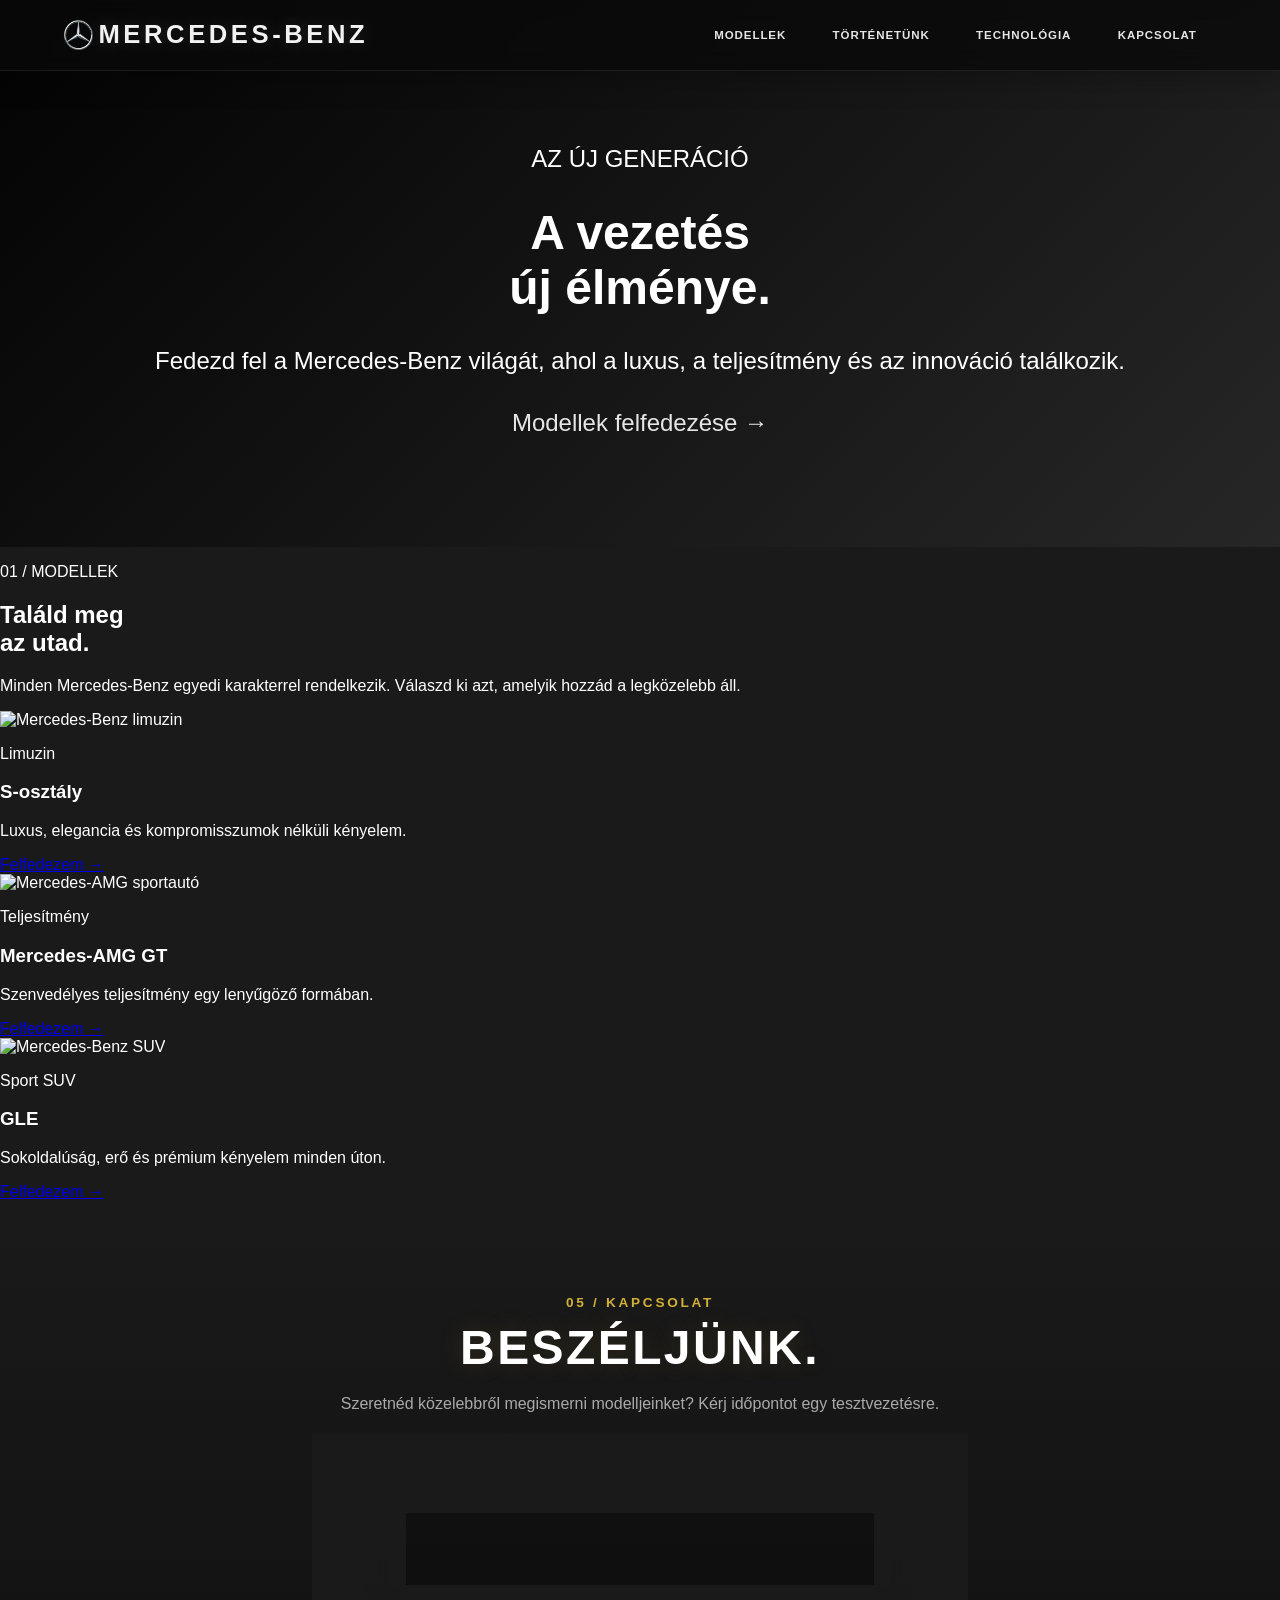
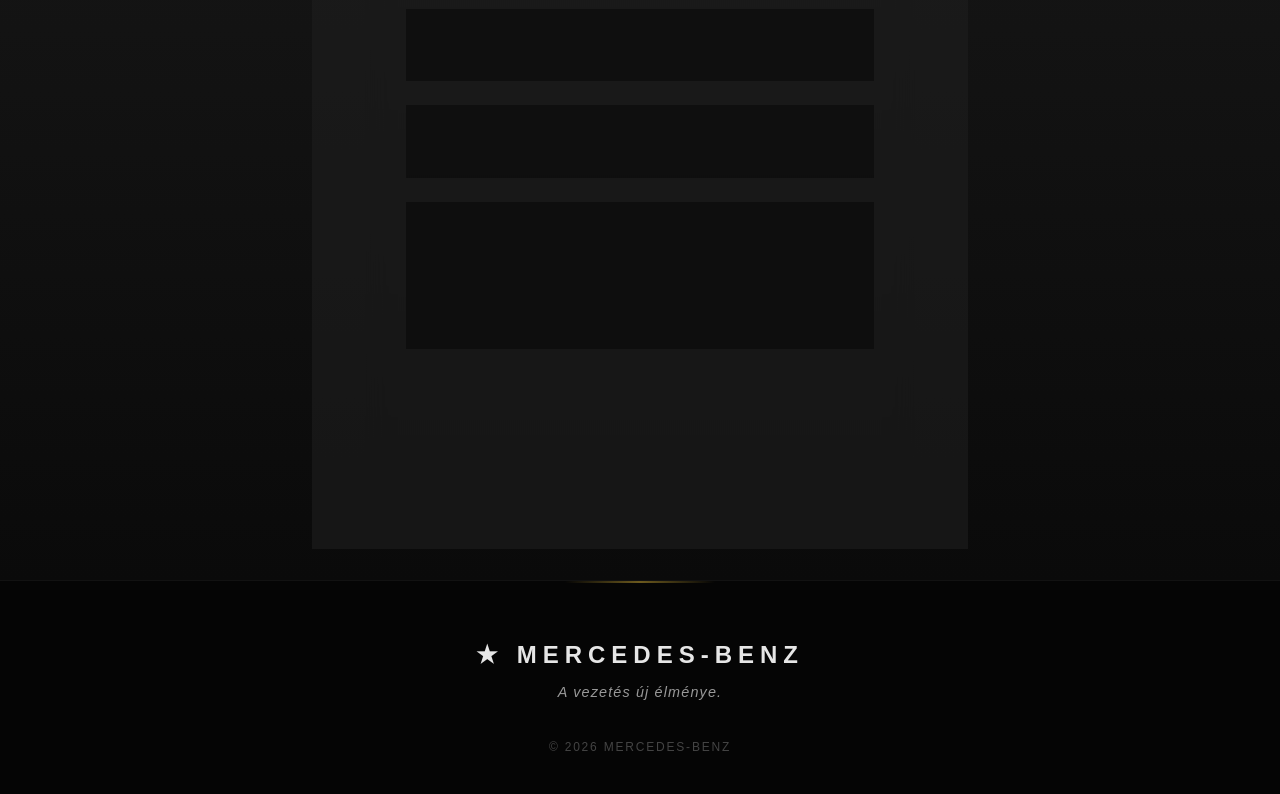
==== index.html @ 57192f5d "footer-update" ====
<!DOCTYPE html>
<html lang="hu">

<head>
    <meta charset="UTF-8">
    <meta name="viewport" content="width=device-width, initial-scale=1.0">
    <title>Mercedes-Benz | A vezetés új élménye</title>
    <link rel="stylesheet" href="style.css">
    <link rel="shortcut icon" href="images/Mercedes-Benz-Logo-Background-PNG.png" type="image/png">
</head>

<body>
    <header class="top">
        <nav>
            <div class="cim">
                <img src="images/Mercedes-Benz-Logo-Background-PNG.png" alt="Mercedes-Benz logó">
                <strong> MERCEDES-BENZ</strong>
            </div>
            <input type="checkbox" id="menu-toggle" class="menu-checkbox">
            <label for="menu-toggle" class="hamburger">
                <span></span>
                <span></span>
                <span></span>
            </label>

            <ul class="navbar">
                <li><a href="#modellek">Modellek</a></li>
                <li><a href="#tortenet">Történetünk</a></li>
                <li><a href="#technologia">Technológia</a></li>
                <li><a href="#kapcsolat">Kapcsolat</a></li>
            </ul>
        </nav>
        <div class="bevezeto">
            <p>AZ ÚJ GENERÁCIÓ</p>
            <h1> A vezetés<br> új élménye. </h1>
            <p> Fedezd fel a Mercedes-Benz világát, ahol a luxus, a teljesítmény és az innováció találkozik. </p>
            <a href="#modellek">Modellek felfedezése →</a>
        </div>
    </header>

    <main>
        <section id="modellek">
            <header>
                <p>01 / MODELLEK</p>
                <h2>Találd meg<br>az utad.</h2>
                <p> Minden Mercedes-Benz egyedi karakterrel rendelkezik. Válaszd ki azt, amelyik hozzád a legközelebb
                    áll. </p>
            </header>
            <div>
                <article>
                    <img src="https://images.unsplash.com/photo-1618843479313-40f8afb4b4d8?auto=format&fit=crop&w=1200&q=80"
                        alt="Mercedes-Benz limuzin">
                    <p>Limuzin</p>
                    <h3>S-osztály</h3>
                    <p> Luxus, elegancia és kompromisszumok nélküli kényelem. </p>
                    <a href="#">Felfedezem →</a>
                </article>
                <article>
                    <img src="https://images.unsplash.com/photo-1617814076367-b759c7d7e738?auto=format&fit=crop&w=1200&q=80"
                        alt="Mercedes-AMG sportautó">
                    <p>Teljesítmény</p>
                    <h3>Mercedes-AMG GT</h3>
                    <p> Szenvedélyes teljesítmény egy lenyűgöző formában. </p>
                    <a href="#">Felfedezem →</a>
                </article>
                <article>
                    <img src="https://images.unsplash.com/photo-1606664515524-ed2f786a0bd6?auto=format&fit=crop&w=1200&q=80"
                        alt="Mercedes-Benz SUV">
                    <p>Sport SUV</p>
                    <h3>GLE</h3>
                    <p> Sokoldalúság, erő és prémium kényelem minden úton. </p>
                    <a href="#">Felfedezem →</a>
                </article>
            </div>
        </section>
        <section id="kapcsolat">
            <header>
                <p>05 / KAPCSOLAT</p>
                <h2> Beszéljünk. </h2>
                <p> Szeretnéd közelebbről megismerni modelljeinket? Kérj időpontot egy tesztvezetésre. </p>
            </header>
            <form>
                <div>
                    <label for="nev">Név</label>
                    <input type="text" id="nev" name="nev" placeholder="Add meg a neved">
                </div>
                <div>
                    <label for="email">E-mail</label>
                    <input type="email" id="email" name="email" placeholder="pelda@email.hu">
                </div>
                <div>
                    <label for="modell">Érdeklődési modell</label>
                    <select id="modell" name="modell">
                        <option value="">Válassz modellt</option>
                        <option value="s-osztaly">S-osztály</option>
                        <option value="amg-gt">Mercedes-AMG GT</option>
                        <option value="gle">GLE</option>
                        <option value="egyeb">Egyéb</option>
                    </select>
                </div>
                <div>
                    <label for="uzenet">Üzenet</label>
                    <textarea id="uzenet" name="uzenet" placeholder="Írd meg üzeneted..."></textarea>
                </div>
                <button type="submit"> Üzenet küldése </button>
            </form>
        </section>
    </main>
    <footer>
        <div>
            <strong>★ MERCEDES-BENZ</strong>
        </div>
        <p> A vezetés új élménye. </p>
        <p> © 2026 Mercedes-Benz </p>
    </footer>
</body>

</html>
---- style.css ----
* {
    box-sizing: border-box;
}

body {
    margin: 0;
    background: #1a1a1a;
    color: white;
    font-family: "Segoe UI", Arial, sans-serif;
}

.top {
    background: linear-gradient(135deg, rgba(0, 0, 0, 0.9), rgba(40, 40, 40, 0.9));
}

nav {
    position: sticky;
    top: 0;
    z-index: 10;
    display: flex;
    justify-content: space-between;
    align-items: center;
    flex-wrap: wrap;
    gap: 1rem;
    padding: 1rem 5vw;
    background: rgba(10, 10, 10, 0.78);
    backdrop-filter: blur(10px);
    border-bottom: 1px solid rgba(255, 255, 255, 0.08);
    box-shadow: 0 8px 30px rgba(0, 0, 0, 0.25);
}

.menu-checkbox {
    display: none;
}

.hamburger {
    display: none;
    flex-direction: column;
    justify-content: space-between;
    width: 30px;
    height: 21px;
    cursor: pointer;
    z-index: 100;
}

.hamburger span {
    display: block;
    height: 2px;
    width: 100%;
    background-color: #e6e6e6;
    border-radius: 2px;
    transition: all 0.3s ease;
}

@media (max-width: 768px) {

    .hamburger {
        display: flex;
    }

    .navbar {
        position: absolute;
        top: 100%;
        left: 0;
        width: 100%;
        background: rgba(15, 15, 15, 0.98);
        backdrop-filter: blur(15px);
        flex-direction: column;
        padding: 0;
        max-height: 0;
        overflow: hidden;
        transition: max-height 0.4s ease, padding 0.4s ease;
        border-bottom: 1px solid transparent;
    }

    .navbar li {
        width: 100%;
        text-align: center;
    }

    .navbar a {
        display: block;
        padding: 15px 0;
        font-size: 1rem;
    }

    .menu-checkbox:checked~.navbar {
        max-height: 400px;
        padding: 10px 0 20px 0;
        border-bottom: 1px solid rgba(255, 255, 255, 0.1);
        box-shadow: 0 15px 30px rgba(0, 0, 0, 0.6);
    }

    .menu-checkbox:checked~.hamburger span:nth-child(1) {
        transform: translateY(9.5px) rotate(45deg);
        background-color: #d4af37;
    }

    .menu-checkbox:checked~.hamburger span:nth-child(2) {
        opacity: 0;
    }

    .menu-checkbox:checked~.hamburger span:nth-child(3) {
        transform: translateY(-9.5px) rotate(-45deg);
        background-color: #d4af37;
    }
}

.cim {
    display: flex;
    gap: 5px;
    align-items: center;
}

.cim img {
    width: clamp(1.4rem, 2.3vw, 2.1rem);
    align-self: flex-end;
}

.cim strong {
    font-size: clamp(1.2rem, 2vw, 1.9rem);
    letter-spacing: 0.14em;
    text-transform: uppercase;
    color: #f2f2f2;
    text-shadow: 0 0 18px rgba(255, 255, 255, 0.15);
}

.navbar {
    list-style: none;
    margin: 0;
    padding: 0;
    display: flex;
    flex-wrap: wrap;
    gap: 0.5rem;
    align-items: center;
}

.navbar li {
    display: flex;
}

.navbar a {
    position: relative;
    display: inline-flex;
    align-items: center;
    justify-content: center;
    padding: 0.8rem 1.2rem;
    color: #e6e6e6;
    text-decoration: none;
    text-transform: uppercase;
    letter-spacing: 0.08em;
    font-size: 0.72rem;
    font-weight: 700;
    border-radius: 999px;
    transition: all 0.25s ease;
}

.navbar a::after {
    content: "";
    position: absolute;
    left: 1.1rem;
    right: 1.1rem;
    bottom: 0.55rem;
    height: 2px;
    background: linear-gradient(90deg, #d4af37, #f5e7a3);
    transform: scaleX(0);
    transform-origin: center;
    transition: transform 0.25s ease;
}

.navbar a:hover,
.navbar a:focus-visible {
    background: rgba(255, 255, 255, 0.06);
    color: white;
    box-shadow: inset 0 0 0 1px rgba(212, 175, 55, 0.3);
    outline: none;
}

.navbar a:hover::after,
.navbar a:focus-visible::after {
    transform: scaleX(1);
}

.bevezeto {
    text-align: center;
    font-size: 150%;
    padding: 50px 150px 100px 150px;
}

.bevezeto a {
    display: inline-block;
    text-decoration: none;
    color: #e6e6e6;
    transition: transform 0.25s ease, background 0.25s ease;
    border-radius: 999px;
    padding: 10px 16px;
}

.bevezeto a:hover {
    transform: scale(1.2);
    background: linear-gradient(135deg, rgba(20, 20, 20, 0.9), rgba(40, 40, 40, 0.9));
    box-shadow: inset 0 0 0 1px rgba(212, 175, 55, 0.3);
    outline: none;
}



@media (max-width: 640px) {
    nav {
        justify-content: center;
        text-align: center;
    }

    .navbar {
        justify-content: center;
    }

    .navbar a {
        padding: 0.75rem 0.9rem;
        font-size: 0.65rem;
    }
}

#kapcsolat {
    padding: 80px 5vw 100px 5vw;
    display: flex;
    flex-direction: column;
    align-items: center;
    background: linear-gradient(180deg, #1a1a1a, #0a0a0a);
}

#kapcsolat header {
    text-align: center;
    margin-bottom: 40px;
    max-width: 600px;
}

#kapcsolat header p:first-child {
    color: #d4af37;
    font-size: 0.85rem;
    letter-spacing: 0.2em;
    text-transform: uppercase;
    font-weight: bold;
    margin-bottom: 10px;
}

#kapcsolat header h2 {
    font-size: clamp(2rem, 4vw, 3rem);
    margin: 0 0 15px 0;
    text-transform: uppercase;
    letter-spacing: 0.05em;
    text-shadow: 0 0 25px rgba(212, 175, 55, 0.15);
}

#kapcsolat header p:last-child {
    color: #aaa;
    line-height: 1.6;
}

#kapcsolat form {
    width: 100%;
    max-width: 550px;
    background: rgba(30, 30, 30, 0.6);
    padding: 40px;
    border-radius: 16px;
    border: 1px solid rgba(255, 255, 255, 0.05);
    box-shadow: 0 15px 35px rgba(0, 0, 0, 0.5);
    backdrop-filter: blur(12px);
    transition: transform 0.4s ease, box-shadow 0.4s ease;
}

#kapcsolat form:hover {
    transform: translateY(-5px);
    box-shadow: 0 20px 45px rgba(0, 0, 0, 0.7);
}

#kapcsolat form div {
    margin-bottom: 25px;
    position: relative;
}

#kapcsolat label {
    display: block;
    margin-bottom: 8px;
    font-size: 0.8rem;
    color: #888;
    text-transform: uppercase;
    letter-spacing: 0.1em;
    font-weight: bold;
    transition: color 0.3s ease, transform 0.3s ease;
}

#kapcsolat input,
#kapcsolat select,
#kapcsolat textarea {
    width: 100%;
    padding: 14px 16px;
    background: rgba(0, 0, 0, 0.4);
    border: 1px solid rgba(255, 255, 255, 0.1);
    border-radius: 8px;
    color: white;
    font-family: inherit;
    font-size: 1rem;
    box-sizing: border-box;
    transition: all 0.3s ease;
}

#kapcsolat textarea {
    min-height: 120px;
    resize: vertical;
}

#kapcsolat input:focus,
#kapcsolat select:focus,
#kapcsolat textarea:focus {
    outline: none;
    border-color: #d4af37;
    background: rgba(0, 0, 0, 0.7);
    box-shadow: 0 0 15px rgba(212, 175, 55, 0.2);
    transform: scale(1.01);
}

#kapcsolat form div:focus-within label {
    color: #d4af37;
}

#kapcsolat button {
    width: 100%;
    padding: 16px;
    margin-top: 15px;
    background: linear-gradient(90deg, #b8860b, #f5e7a3, #b8860b);
    background-size: 200% auto;
    color: #000;
    border: none;
    border-radius: 999px;
    font-size: 1rem;
    font-weight: 800;
    text-transform: uppercase;
    letter-spacing: 0.15em;
    cursor: pointer;
    transition: all 0.4s ease;
    animation: shineButton 4s infinite linear;
}

#kapcsolat button:hover {
    transform: scale(1.03);
    box-shadow: 0 10px 25px rgba(212, 175, 55, 0.4);
    color: #111;
}

#kapcsolat button:active {
    transform: scale(0.98);
}

@keyframes shineButton {
    0% {
        background-position: 0% center;
    }

    100% {
        background-position: 200% center;
    }
}

@media (max-width: 640px) {
    #kapcsolat form {
        padding: 25px 20px;
    }

    #kapcsolat button {
        font-size: 0.9rem;
    }
}

footer {
    background: #050505;
    padding: 60px 20px 40px;
    text-align: center;
    border-top: 1px solid rgba(255, 255, 255, 0.05);
    position: relative;
    display: flex;
    flex-direction: column;
    align-items: center;
    gap: 15px;
    overflow: hidden;
}

footer::before {
    content: "";
    position: absolute;
    top: 0;
    left: 50%;
    transform: translateX(-50%);
    width: 150px;
    height: 2px;
    background: linear-gradient(90deg, transparent, #d4af37, transparent);
    transition: width 0.5s ease, opacity 0.5s ease;
    opacity: 0.5;
}

footer:hover::before {
    width: 300px;
    opacity: 1;
}

footer div strong {
    font-size: clamp(1.2rem, 2vw, 1.5rem);
    letter-spacing: 0.25em;
    text-transform: uppercase;
    color: #e6e6e6;
    display: inline-block;
    cursor: default;
    transition: all 0.4s ease;
}

footer div strong:hover {
    color: #d4af37;
    text-shadow: 0 0 20px rgba(212, 175, 55, 0.5);
    transform: scale(1.05);
}

footer p {
    margin: 0;
    color: #777;
    font-size: 0.9rem;
    letter-spacing: 0.08em;
    transition: color 0.3s ease;
}

footer p:first-of-type {
    font-style: italic;
    color: #999;
}

footer p:last-child {
    font-size: 0.75rem;
    margin-top: 25px;
    color: #444;
    text-transform: uppercase;
    letter-spacing: 0.15em;
}

footer p:hover {
    color: #ccc;
}
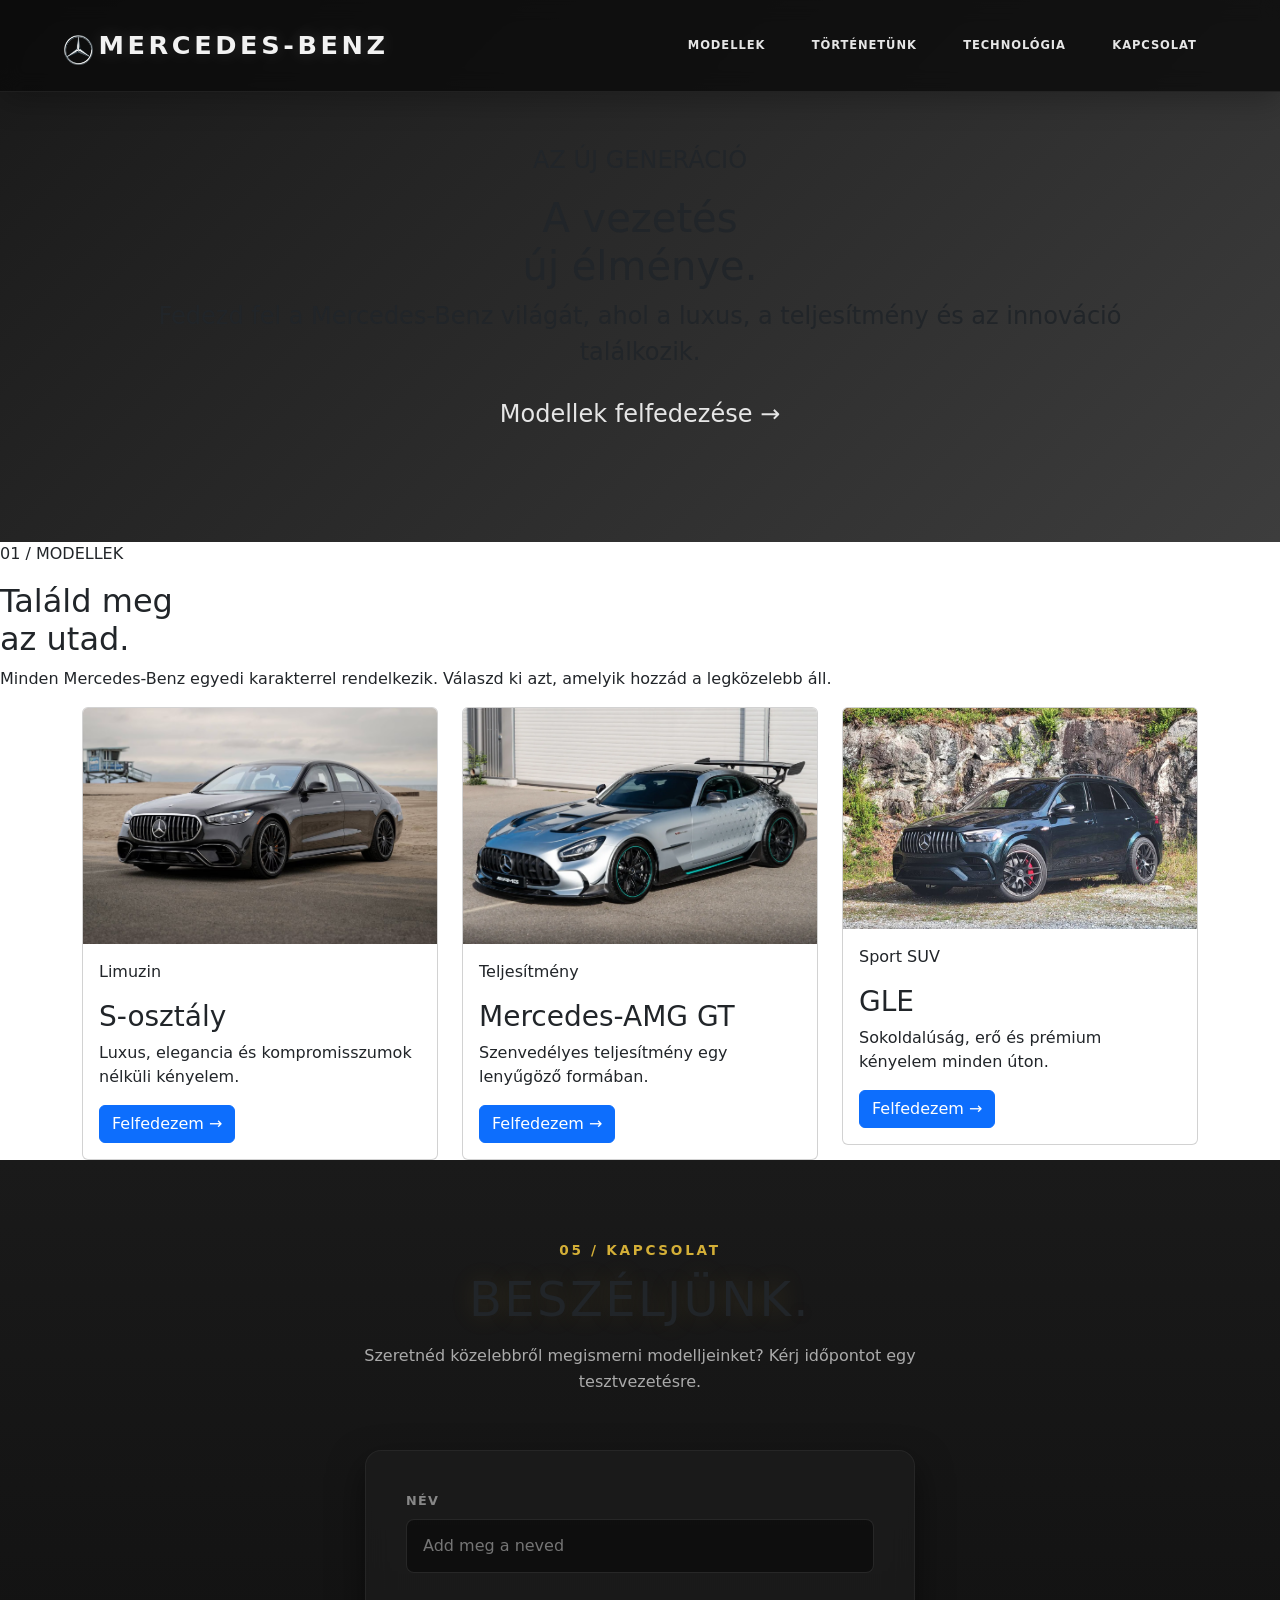
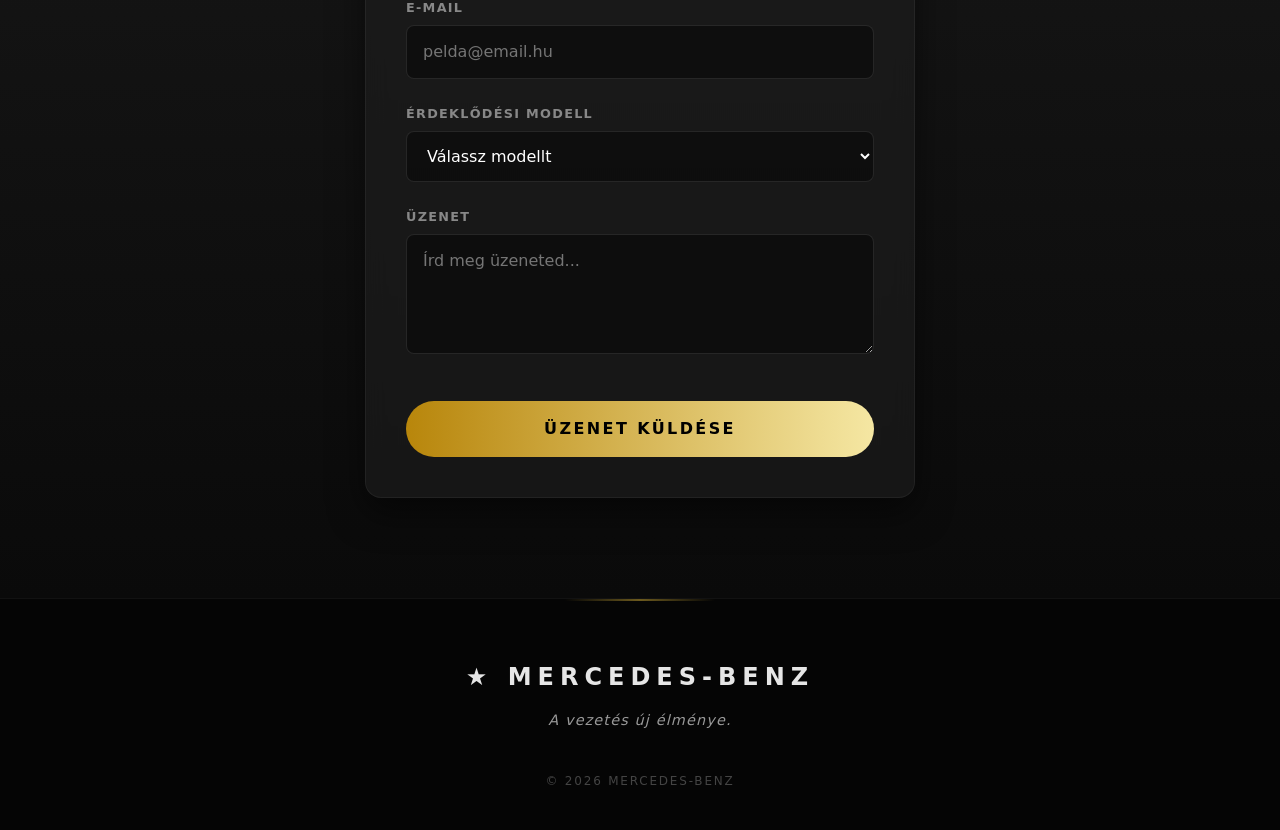
==== commit 7ebbcade: "cards" ====
--- a/index.html
+++ b/index.html
@@ -7,6 +7,7 @@
     <title>Mercedes-Benz | A vezetés új élménye</title>
     <link rel="stylesheet" href="style.css">
     <link rel="shortcut icon" href="images/Mercedes-Benz-Logo-Background-PNG.png" type="image/png">
+    <link href="https://cdn.jsdelivr.net/npm/bootstrap@5.3.8/dist/css/bootstrap.min.css" rel="stylesheet" integrity="sha384-sRIl4kxILFvY47J16cr9ZwB07vP4J8+LH7qKQnuqkuIAvNWLzeN8tE5YBujZqJLB" crossorigin="anonymous">
 </head>
 
 <body>
@@ -46,31 +47,46 @@
                 <p> Minden Mercedes-Benz egyedi karakterrel rendelkezik. Válaszd ki azt, amelyik hozzád a legközelebb
                     áll. </p>
             </header>
-            <div>
-                <article>
-                    <img src="https://images.unsplash.com/photo-1618843479313-40f8afb4b4d8?auto=format&fit=crop&w=1200&q=80"
-                        alt="Mercedes-Benz limuzin">
-                    <p>Limuzin</p>
-                    <h3>S-osztály</h3>
-                    <p> Luxus, elegancia és kompromisszumok nélküli kényelem. </p>
-                    <a href="#">Felfedezem →</a>
-                </article>
-                <article>
-                    <img src="https://images.unsplash.com/photo-1617814076367-b759c7d7e738?auto=format&fit=crop&w=1200&q=80"
-                        alt="Mercedes-AMG sportautó">
-                    <p>Teljesítmény</p>
-                    <h3>Mercedes-AMG GT</h3>
-                    <p> Szenvedélyes teljesítmény egy lenyűgöző formában. </p>
-                    <a href="#">Felfedezem →</a>
-                </article>
-                <article>
-                    <img src="https://images.unsplash.com/photo-1606664515524-ed2f786a0bd6?auto=format&fit=crop&w=1200&q=80"
-                        alt="Mercedes-Benz SUV">
-                    <p>Sport SUV</p>
-                    <h3>GLE</h3>
-                    <p> Sokoldalúság, erő és prémium kényelem minden úton. </p>
-                    <a href="#">Felfedezem →</a>
-                </article>
+            <div class="container">
+
+                <div class="row">
+                    
+                    <div class="col-lg-4 col-md-6 col-sm-12">
+                        <div class="card">
+                            <img src="images/S-class.avif" class="card-img-top" alt="Mercedes_S-osztaly">
+                            <div class="card-body">
+                                <p>Limuzin</p>
+                                <h3 class="card-title">S-osztály</h3>
+                                <p class="card-text">Luxus, elegancia és kompromisszumok nélküli kényelem.</p>
+                                <a href="#" class="btn btn-primary">Felfedezem →</a>
+                            </div>
+                        </div>
+                    </div>
+                    
+                    <div class="col-lg-4 col-md-6 col-sm-12">
+                        <div class="card">
+                            <img src="images/AMG_GT.webp" class="card-img-top" alt="Mercedes_AMG GT">
+                            <div class="card-body">
+                                <p>Teljesítmény</p>
+                                <h3 class="card-title">Mercedes-AMG GT</h3>
+                                <p class="card-text">Szenvedélyes teljesítmény egy lenyűgöző formában.</p>
+                                <a href="#" class="btn btn-primary">Felfedezem →</a>
+                            </div>
+                        </div>
+                    </div>
+                    
+                    <div class="col-lg-4 col-md-6 col-sm-12">
+                        <div class="card">
+                            <img src="images/GLE.jpg" class="card-img-top" alt="Mercedes_GLE">
+                            <div class="card-body">
+                                <p>Sport SUV</p>
+                                <h3 class="card-title">GLE</h3>
+                                <p class="card-text">Sokoldalúság, erő és prémium kényelem minden úton.</p>
+                                <a href="#" class="btn btn-primary">Felfedezem →</a>
+                            </div>
+                        </div>
+                    </div>
+                </div>
             </div>
         </section>
         <section id="kapcsolat">
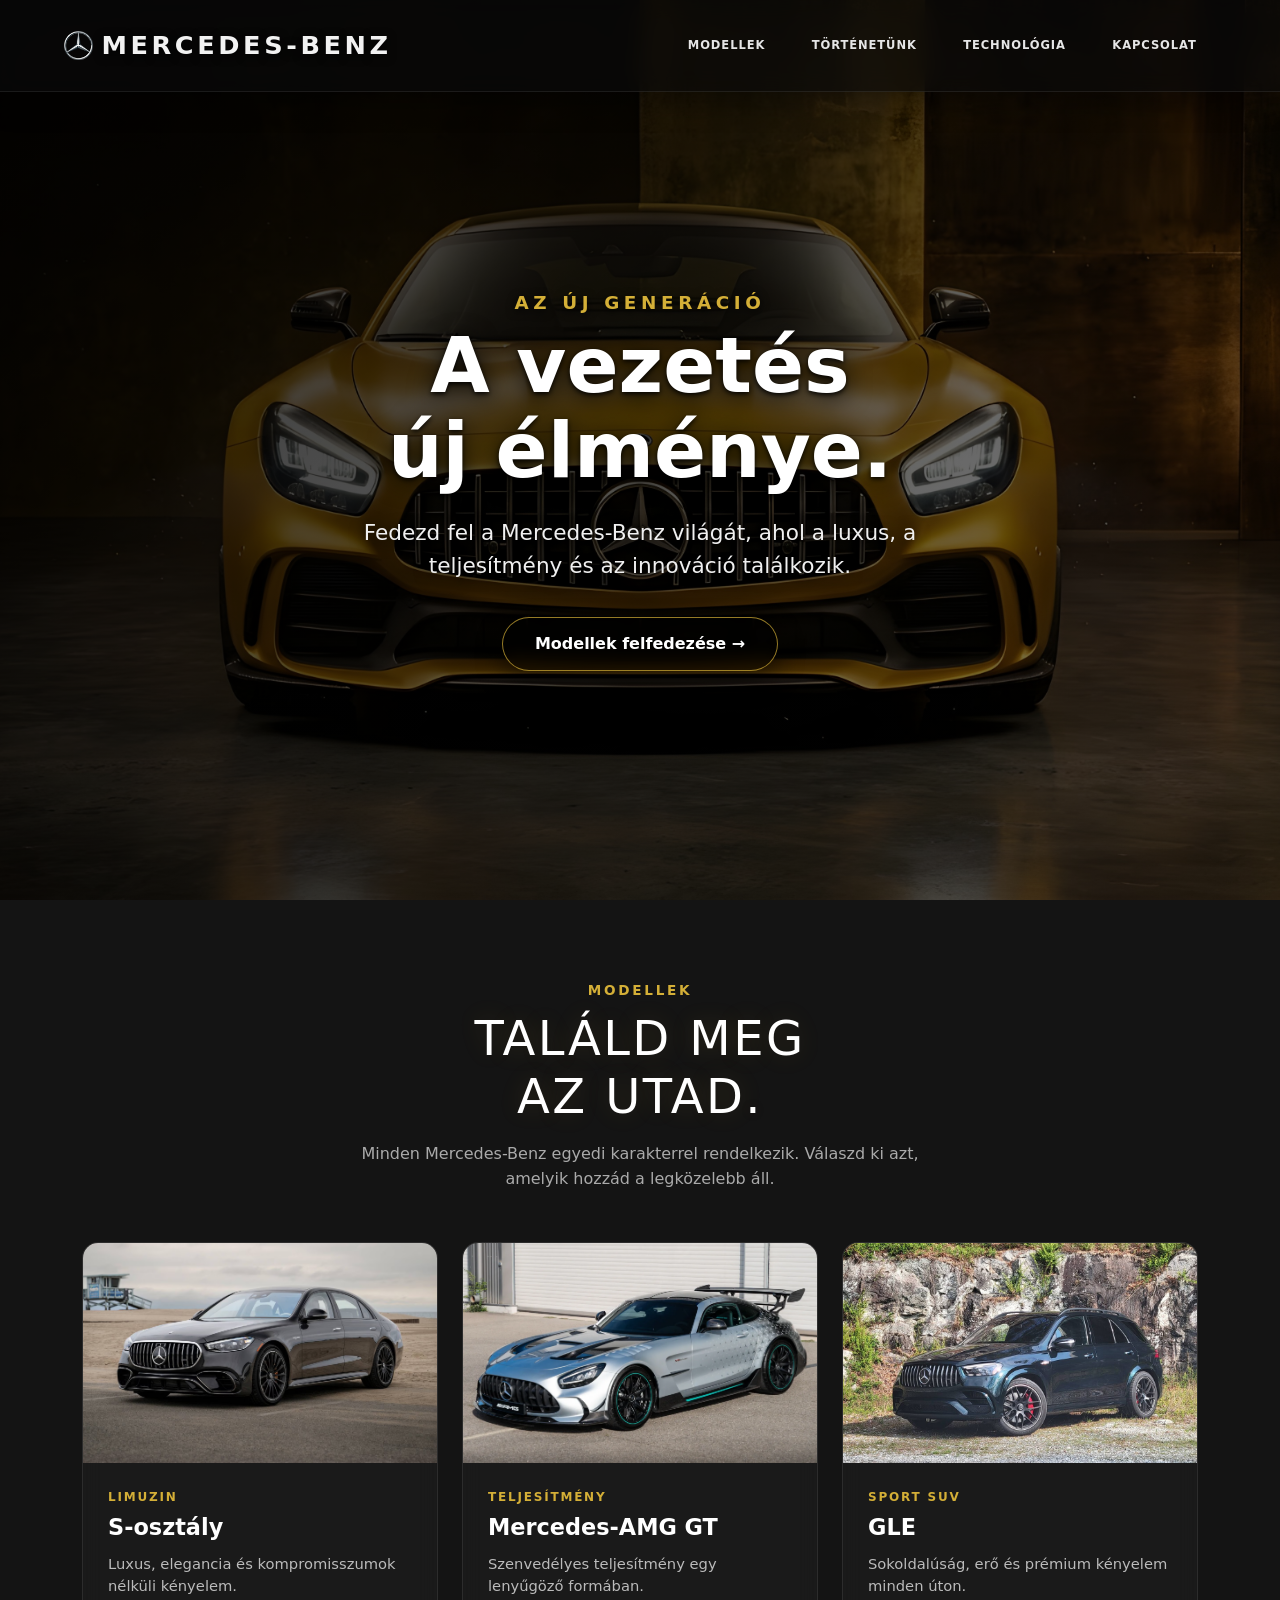
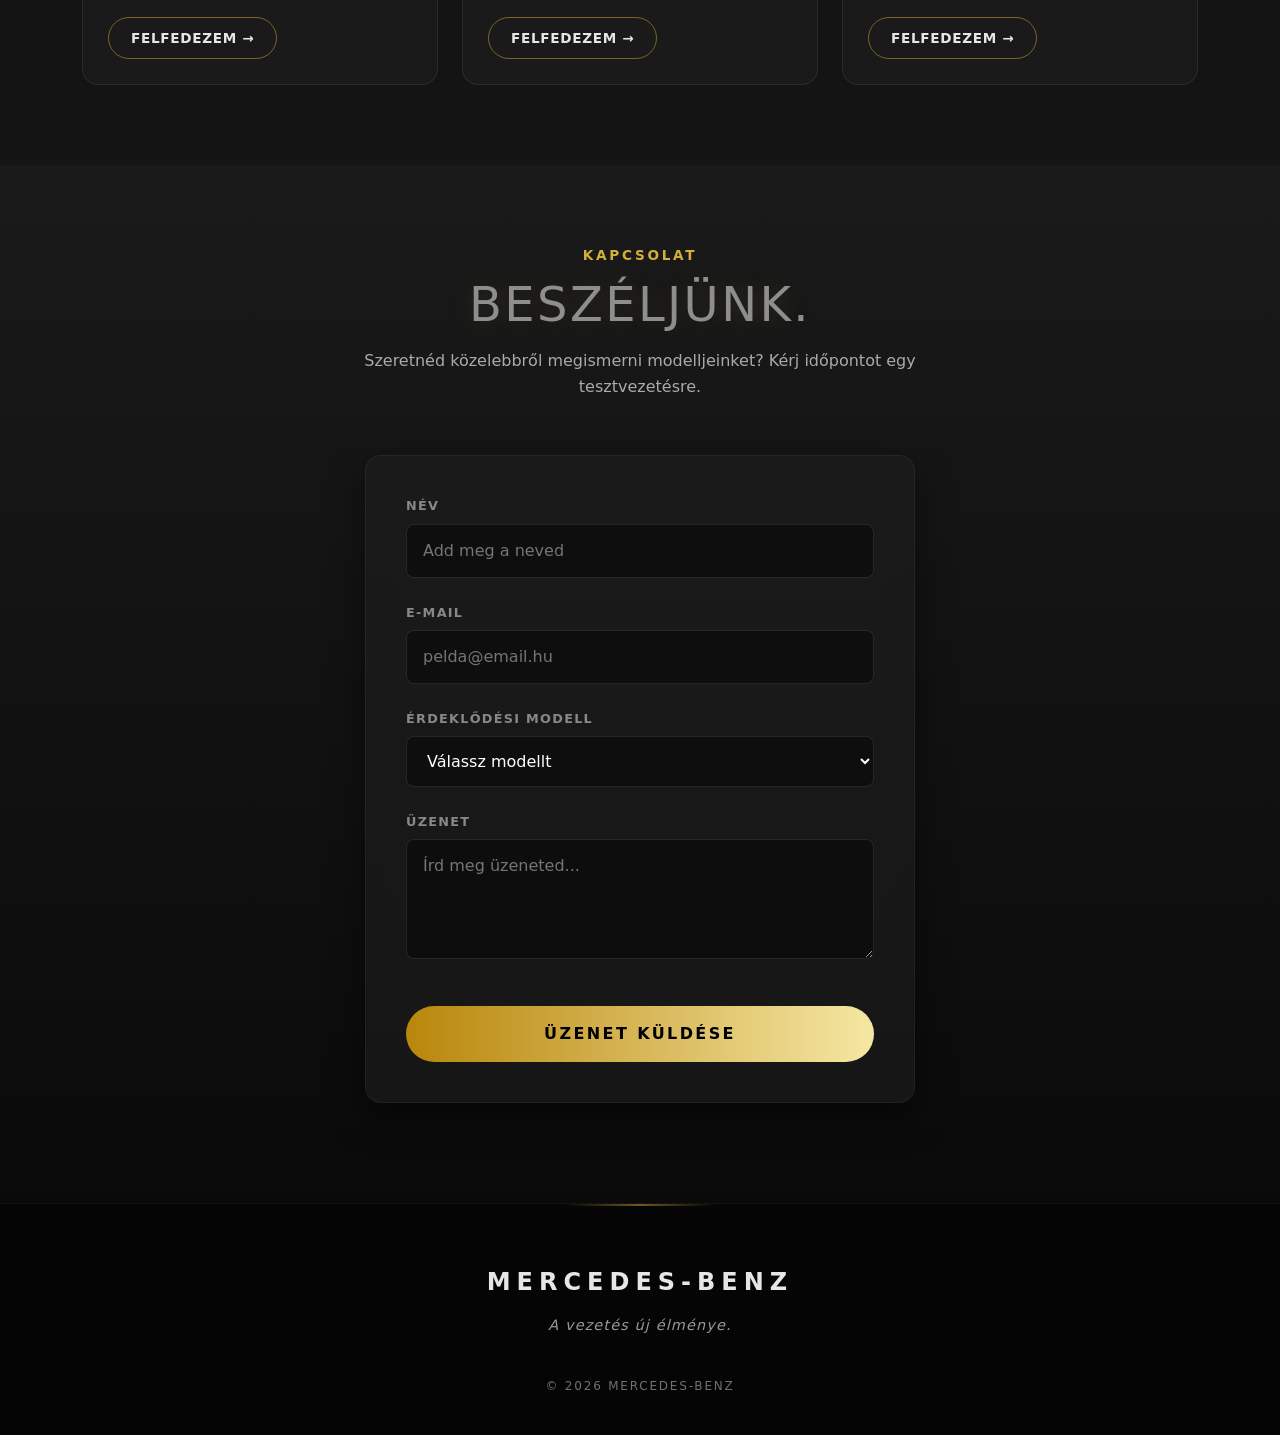
==== commit 03608dda: "header_nav_modell_update" ====
--- a/index.html
+++ b/index.html
@@ -7,7 +7,8 @@
     <title>Mercedes-Benz | A vezetés új élménye</title>
     <link rel="stylesheet" href="style.css">
     <link rel="shortcut icon" href="images/Mercedes-Benz-Logo-Background-PNG.png" type="image/png">
-    <link href="https://cdn.jsdelivr.net/npm/bootstrap@5.3.8/dist/css/bootstrap.min.css" rel="stylesheet" integrity="sha384-sRIl4kxILFvY47J16cr9ZwB07vP4J8+LH7qKQnuqkuIAvNWLzeN8tE5YBujZqJLB" crossorigin="anonymous">
+    <link href="https://cdn.jsdelivr.net/npm/bootstrap@5.3.8/dist/css/bootstrap.min.css" rel="stylesheet"
+        integrity="sha384-sRIl4kxILFvY47J16cr9ZwB07vP4J8+LH7qKQnuqkuIAvNWLzeN8tE5YBujZqJLB" crossorigin="anonymous">
 </head>
 
 <body>
@@ -23,7 +24,6 @@
                 <span></span>
                 <span></span>
             </label>
-
             <ul class="navbar">
                 <li><a href="#modellek">Modellek</a></li>
                 <li><a href="#tortenet">Történetünk</a></li>
@@ -32,25 +32,23 @@
             </ul>
         </nav>
         <div class="bevezeto">
-            <p>AZ ÚJ GENERÁCIÓ</p>
+            <p class="alcim">AZ ÚJ GENERÁCIÓ</p>
             <h1> A vezetés<br> új élménye. </h1>
-            <p> Fedezd fel a Mercedes-Benz világát, ahol a luxus, a teljesítmény és az innováció találkozik. </p>
+            <p class="leiras"> Fedezd fel a Mercedes-Benz világát, ahol a luxus, a teljesítmény és az innováció
+                találkozik. </p>
             <a href="#modellek">Modellek felfedezése →</a>
         </div>
     </header>
-
     <main>
         <section id="modellek">
             <header>
-                <p>01 / MODELLEK</p>
+                <p>MODELLEK</p>
                 <h2>Találd meg<br>az utad.</h2>
                 <p> Minden Mercedes-Benz egyedi karakterrel rendelkezik. Válaszd ki azt, amelyik hozzád a legközelebb
                     áll. </p>
             </header>
             <div class="container">
-
-                <div class="row">
-                    
+                <div class="row g-4">
                     <div class="col-lg-4 col-md-6 col-sm-12">
                         <div class="card">
                             <img src="images/S-class.avif" class="card-img-top" alt="Mercedes_S-osztaly">
@@ -62,7 +60,6 @@
                             </div>
                         </div>
                     </div>
-                    
                     <div class="col-lg-4 col-md-6 col-sm-12">
                         <div class="card">
                             <img src="images/AMG_GT.webp" class="card-img-top" alt="Mercedes_AMG GT">
@@ -74,7 +71,6 @@
                             </div>
                         </div>
                     </div>
-                    
                     <div class="col-lg-4 col-md-6 col-sm-12">
                         <div class="card">
                             <img src="images/GLE.jpg" class="card-img-top" alt="Mercedes_GLE">
@@ -91,7 +87,7 @@
         </section>
         <section id="kapcsolat">
             <header>
-                <p>05 / KAPCSOLAT</p>
+                <p>KAPCSOLAT</p>
                 <h2> Beszéljünk. </h2>
                 <p> Szeretnéd közelebbről megismerni modelljeinket? Kérj időpontot egy tesztvezetésre. </p>
             </header>
@@ -124,7 +120,7 @@
     </main>
     <footer>
         <div>
-            <strong>★ MERCEDES-BENZ</strong>
+            <strong>MERCEDES-BENZ</strong>
         </div>
         <p> A vezetés új élménye. </p>
         <p> © 2026 Mercedes-Benz </p>
--- a/style.css
+++ b/style.css
@@ -10,23 +10,63 @@
 }
 
 .top {
-    background: linear-gradient(135deg, rgba(0, 0, 0, 0.9), rgba(40, 40, 40, 0.9));
+    position: relative;
+    min-height: 100vh;
+    background: url('images/header_bg\ \(1\).jpg') center/cover no-repeat;
+    display: flex;
+    flex-direction: column;
+    overflow: hidden;
+}
+
+.top::before {
+    content: '';
+    position: absolute;
+    inset: 0;
+    background: linear-gradient(135deg,
+            rgba(0, 0, 0, 0.85) 0%,
+            rgba(0, 0, 0, 0.45) 50%,
+            rgba(0, 0, 0, 0.9) 100%);
+    background-size: 200% 200%;
+    animation: gradientShift 8s ease infinite alternate;
+    z-index: 1;
+}
+
+@keyframes gradientShift {
+    0% {
+        background-position: 0% 0%;
+        opacity: 0.75;
+    }
+
+    50% {
+        background-position: 100% 100%;
+        opacity: 0.88;
+    }
+
+    100% {
+        background-position: 0% 100%;
+        opacity: 0.80;
+    }
+}
+
+nav,
+.bevezeto {
+    position: relative;
+    z-index: 2;
 }
 
 nav {
     position: sticky;
     top: 0;
-    z-index: 10;
     display: flex;
     justify-content: space-between;
     align-items: center;
     flex-wrap: wrap;
     gap: 1rem;
     padding: 1rem 5vw;
-    background: rgba(10, 10, 10, 0.78);
-    backdrop-filter: blur(10px);
+    background: rgba(10, 10, 10, 0.65);
+    backdrop-filter: blur(12px);
     border-bottom: 1px solid rgba(255, 255, 255, 0.08);
-    box-shadow: 0 8px 30px rgba(0, 0, 0, 0.25);
+    box-shadow: 0 8px 30px rgba(0, 0, 0, 0.4);
 }
 
 .menu-checkbox {
@@ -52,8 +92,140 @@
     transition: all 0.3s ease;
 }
 
+.cim {
+    display: flex;
+    gap: 8px;
+    align-items: center;
+}
+
+.cim img {
+    width: clamp(1.4rem, 2.3vw, 2.1rem);
+    align-self: center;
+}
+
+.cim strong {
+    font-size: clamp(1.2rem, 2vw, 1.9rem);
+    letter-spacing: 0.14em;
+    text-transform: uppercase;
+    color: #f2f2f2;
+    text-shadow: 0 2px 10px rgba(0, 0, 0, 0.8);
+}
+
+.navbar {
+    list-style: none;
+    margin: 0;
+    padding: 0;
+    display: flex;
+    flex-wrap: wrap;
+    gap: 0.5rem;
+    align-items: center;
+}
+
+.navbar li {
+    display: flex;
+}
+
+.navbar a {
+    position: relative;
+    display: inline-flex;
+    align-items: center;
+    justify-content: center;
+    padding: 0.8rem 1.2rem;
+    color: #e6e6e6;
+    text-decoration: none;
+    text-transform: uppercase;
+    letter-spacing: 0.08em;
+    font-size: 0.72rem;
+    font-weight: 700;
+    border-radius: 999px;
+    transition: all 0.25s ease;
+}
+
+.navbar a::after {
+    content: "";
+    position: absolute;
+    left: 1.1rem;
+    right: 1.1rem;
+    bottom: 0.55rem;
+    height: 2px;
+    background: linear-gradient(90deg, #d4af37, #f5e7a3);
+    transform: scaleX(0);
+    transform-origin: center;
+    transition: transform 0.25s ease;
+}
+
+.navbar a:hover,
+.navbar a:focus-visible {
+    background: rgba(255, 255, 255, 0.1);
+    color: white;
+    box-shadow: inset 0 0 0 1px rgba(212, 175, 55, 0.4);
+    outline: none;
+}
+
+.navbar a:hover::after,
+.navbar a:focus-visible::after {
+    transform: scaleX(1);
+}
+
+.bevezeto {
+    flex: 1;
+    display: flex;
+    flex-direction: column;
+    justify-content: center;
+    align-items: center;
+    text-align: center;
+    padding: 2rem 5vw 4rem;
+}
+
+.bevezeto h1 {
+    font-size: clamp(2.8rem, 6vw, 4.8rem);
+    font-weight: 800;
+    line-height: 1.1;
+    margin: 0.5rem 0 1.5rem;
+    color: #ffffff;
+    text-shadow: 0 4px 25px rgba(0, 0, 0, 0.9), 0 2px 5px rgba(0, 0, 0, 0.9);
+}
+
+.bevezeto .alcim {
+    font-size: clamp(0.85rem, 1.5vw, 1.15rem);
+    letter-spacing: 0.25em;
+    color: #d4af37;
+    margin: 0;
+    font-weight: 700;
+    text-shadow: 0 2px 10px rgba(0, 0, 0, 0.9);
+}
+
+.bevezeto .leiras {
+    font-size: clamp(1.05rem, 2vw, 1.35rem);
+    max-width: 650px;
+    margin-bottom: 2.2rem;
+    color: #f0f0f0;
+    text-shadow: 0 3px 15px rgba(0, 0, 0, 0.9);
+}
+
+.bevezeto a {
+    display: inline-block;
+    text-decoration: none;
+    color: #ffffff;
+    font-weight: 600;
+    transition: all 0.3s ease;
+    border-radius: 999px;
+    padding: 14px 32px;
+    background: rgba(0, 0, 0, 0.4);
+    border: 1px solid rgba(212, 175, 55, 0.7);
+    backdrop-filter: blur(8px);
+    box-shadow: 0 10px 25px rgba(0, 0, 0, 0.5);
+}
+
+.bevezeto a:hover {
+    transform: translateY(-3px) scale(1.05);
+    background: linear-gradient(135deg, #d4af37, #aa820a);
+    color: #000;
+    border-color: #d4af37;
+    box-shadow: 0 12px 30px rgba(212, 175, 55, 0.5);
+}
+
 @media (max-width: 768px) {
-
     .hamburger {
         display: flex;
     }
@@ -88,7 +260,7 @@
         max-height: 400px;
         padding: 10px 0 20px 0;
         border-bottom: 1px solid rgba(255, 255, 255, 0.1);
-        box-shadow: 0 15px 30px rgba(0, 0, 0, 0.6);
+        box-shadow: 0 15px 30px rgba(0, 0, 0, 0.8);
     }
 
     .menu-checkbox:checked~.hamburger span:nth-child(1) {
@@ -106,118 +278,9 @@
     }
 }
 
-.cim {
-    display: flex;
-    gap: 5px;
-    align-items: center;
-}
-
-.cim img {
-    width: clamp(1.4rem, 2.3vw, 2.1rem);
-    align-self: flex-end;
-}
-
-.cim strong {
-    font-size: clamp(1.2rem, 2vw, 1.9rem);
-    letter-spacing: 0.14em;
-    text-transform: uppercase;
-    color: #f2f2f2;
-    text-shadow: 0 0 18px rgba(255, 255, 255, 0.15);
-}
-
-.navbar {
-    list-style: none;
-    margin: 0;
-    padding: 0;
-    display: flex;
-    flex-wrap: wrap;
-    gap: 0.5rem;
-    align-items: center;
-}
-
-.navbar li {
-    display: flex;
-}
-
-.navbar a {
-    position: relative;
-    display: inline-flex;
-    align-items: center;
-    justify-content: center;
-    padding: 0.8rem 1.2rem;
-    color: #e6e6e6;
-    text-decoration: none;
-    text-transform: uppercase;
-    letter-spacing: 0.08em;
-    font-size: 0.72rem;
-    font-weight: 700;
-    border-radius: 999px;
-    transition: all 0.25s ease;
-}
-
-.navbar a::after {
-    content: "";
-    position: absolute;
-    left: 1.1rem;
-    right: 1.1rem;
-    bottom: 0.55rem;
-    height: 2px;
-    background: linear-gradient(90deg, #d4af37, #f5e7a3);
-    transform: scaleX(0);
-    transform-origin: center;
-    transition: transform 0.25s ease;
-}
-
-.navbar a:hover,
-.navbar a:focus-visible {
-    background: rgba(255, 255, 255, 0.06);
-    color: white;
-    box-shadow: inset 0 0 0 1px rgba(212, 175, 55, 0.3);
-    outline: none;
-}
-
-.navbar a:hover::after,
-.navbar a:focus-visible::after {
-    transform: scaleX(1);
-}
-
-.bevezeto {
-    text-align: center;
-    font-size: 150%;
-    padding: 50px 150px 100px 150px;
-}
-
-.bevezeto a {
-    display: inline-block;
-    text-decoration: none;
-    color: #e6e6e6;
-    transition: transform 0.25s ease, background 0.25s ease;
-    border-radius: 999px;
-    padding: 10px 16px;
-}
-
-.bevezeto a:hover {
-    transform: scale(1.2);
-    background: linear-gradient(135deg, rgba(20, 20, 20, 0.9), rgba(40, 40, 40, 0.9));
-    box-shadow: inset 0 0 0 1px rgba(212, 175, 55, 0.3);
-    outline: none;
-}
-
-
-
 @media (max-width: 640px) {
     nav {
-        justify-content: center;
-        text-align: center;
-    }
-
-    .navbar {
-        justify-content: center;
-    }
-
-    .navbar a {
-        padding: 0.75rem 0.9rem;
-        font-size: 0.65rem;
+        justify-content: space-between;
     }
 }
 
@@ -245,6 +308,7 @@
 }
 
 #kapcsolat header h2 {
+    color: #8e8e8e;
     font-size: clamp(2rem, 4vw, 3rem);
     margin: 0 0 15px 0;
     text-transform: uppercase;
@@ -435,11 +499,126 @@
 footer p:last-child {
     font-size: 0.75rem;
     margin-top: 25px;
-    color: #444;
+    color: #707070;
     text-transform: uppercase;
     letter-spacing: 0.15em;
 }
 
 footer p:hover {
     color: #ccc;
+}
+
+#modellek {
+    padding: 80px 5vw;
+    background: #141414;
+}
+
+#modellek header {
+    text-align: center;
+    margin-bottom: 50px;
+    max-width: 600px;
+    margin-left: auto;
+    margin-right: auto;
+}
+
+#modellek header p:first-child {
+    color: #d4af37;
+    font-size: 0.85rem;
+    letter-spacing: 0.2em;
+    text-transform: uppercase;
+    font-weight: bold;
+    margin-bottom: 10px;
+}
+
+#modellek header h2 {
+    font-size: clamp(2rem, 4vw, 3rem);
+    margin: 0 0 15px 0;
+    text-transform: uppercase;
+    letter-spacing: 0.05em;
+    text-shadow: 0 0 25px rgba(212, 175, 55, 0.15);
+    color: #ffffff;
+}
+
+#modellek header p:last-child {
+    color: #aaa;
+    line-height: 1.6;
+}
+
+#modellek .card {
+    background: rgba(30, 30, 30, 0.6);
+    border: 1px solid rgba(255, 255, 255, 0.08);
+    border-radius: 16px;
+    overflow: hidden;
+    transition: transform 0.4s ease, box-shadow 0.4s ease, border-color 0.4s ease;
+    backdrop-filter: blur(10px);
+    height: 100%;
+}
+
+#modellek .card:hover {
+    transform: translateY(-8px);
+    box-shadow: 0 20px 40px rgba(0, 0, 0, 0.6);
+    border-color: rgba(212, 175, 55, 0.4);
+}
+
+#modellek .card-img-top {
+    height: 220px;
+    object-fit: cover;
+    transition: transform 0.5s ease;
+}
+
+#modellek .card:hover .card-img-top {
+    transform: scale(1.05);
+}
+
+#modellek .card-body {
+    padding: 25px;
+    display: flex;
+    flex-direction: column;
+}
+
+#modellek .card-body p:first-child {
+    color: #d4af37;
+    font-size: 0.75rem;
+    letter-spacing: 0.15em;
+    text-transform: uppercase;
+    font-weight: 700;
+    margin-bottom: 8px;
+}
+
+#modellek .card-title {
+    color: #ffffff;
+    font-size: 1.4rem;
+    font-weight: 700;
+    margin-bottom: 12px;
+}
+
+#modellek .card-text {
+    color: #bbb;
+    font-size: 0.92rem;
+    line-height: 1.5;
+    margin-bottom: 20px;
+    flex-grow: 1;
+}
+
+#modellek .btn-primary {
+    background: transparent;
+    color: #e6e6e6;
+    border: 1px solid rgba(212, 175, 55, 0.5);
+    border-radius: 999px;
+    padding: 10px 22px;
+    font-size: 0.85rem;
+    font-weight: 700;
+    letter-spacing: 0.05em;
+    text-transform: uppercase;
+    transition: all 0.3s ease;
+    align-self: flex-start;
+}
+
+#modellek .btn-primary:hover,
+#modellek .btn-primary:focus {
+    background: linear-gradient(90deg, #b8860b, #f5e7a3);
+    color: #000;
+    border-color: transparent;
+    box-shadow: 0 5px 15px rgba(212, 175, 55, 0.3);
+    transform: scale(1.02);
 }
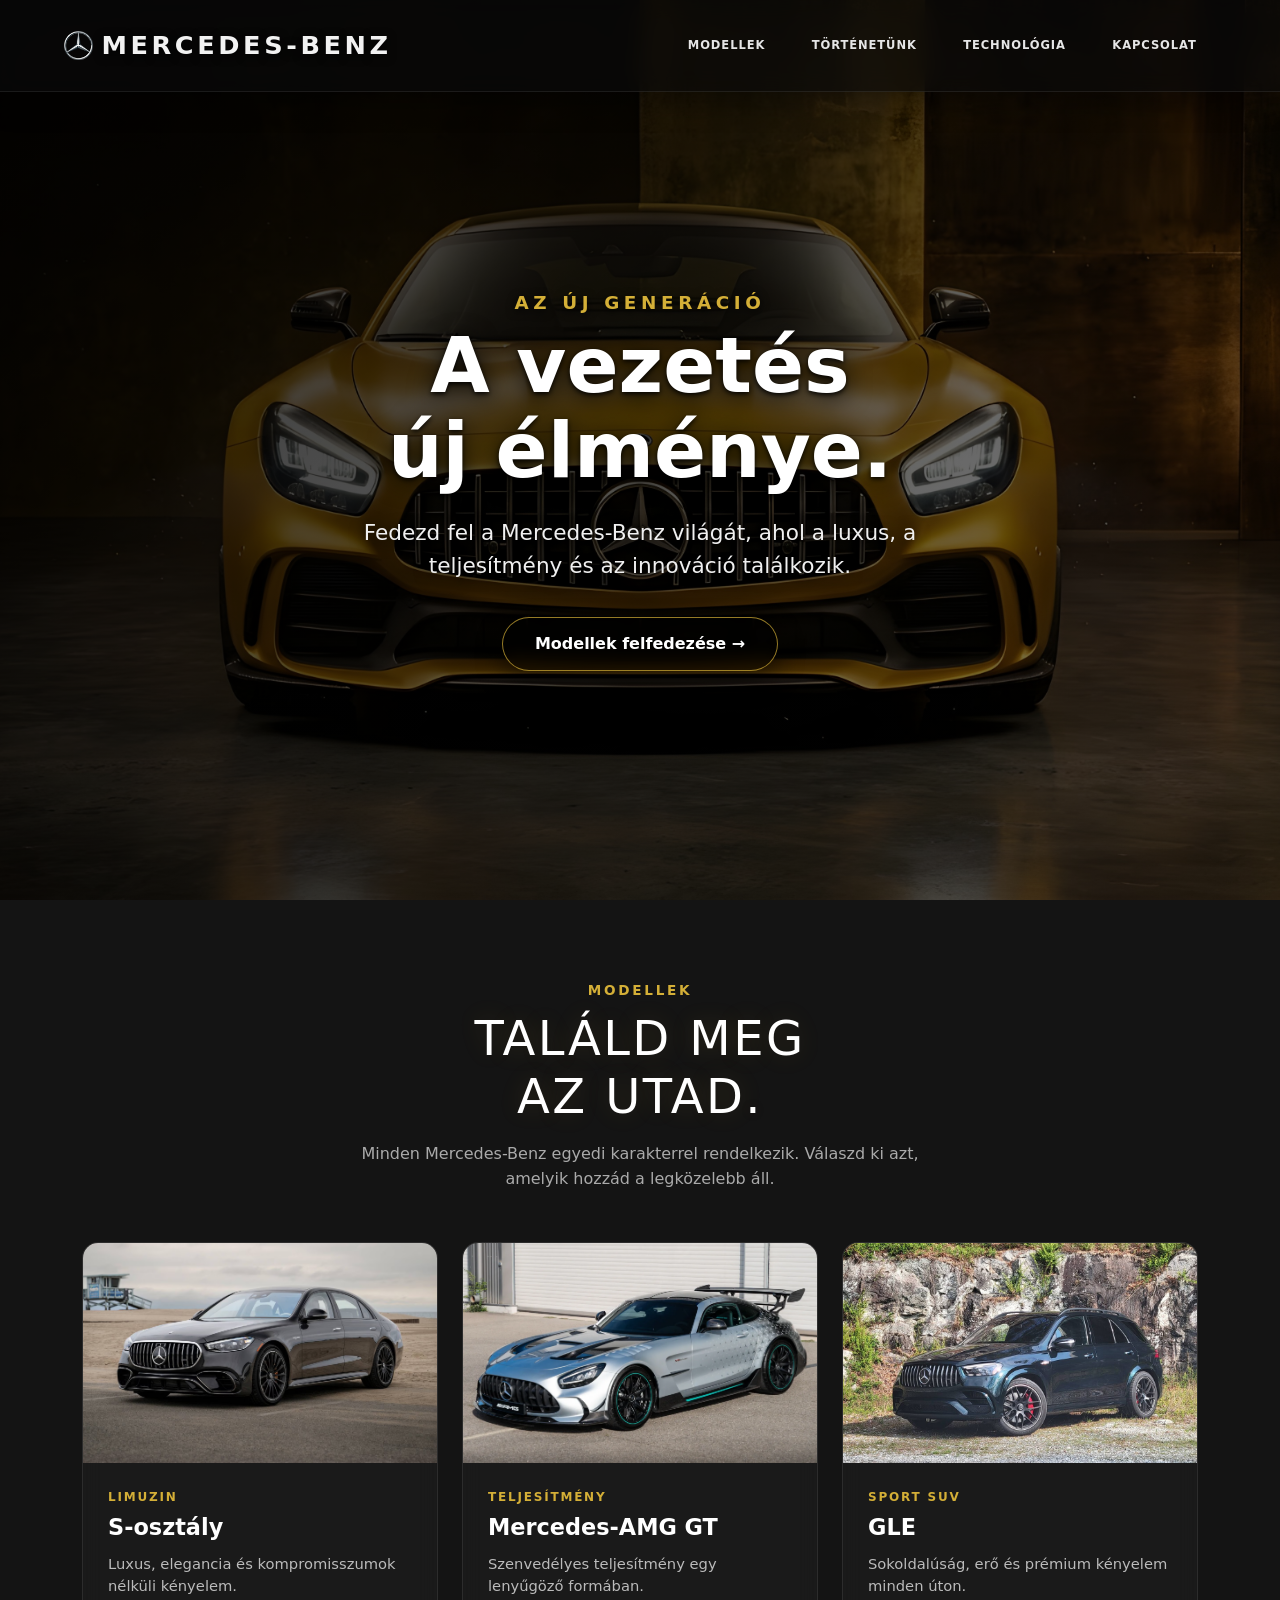
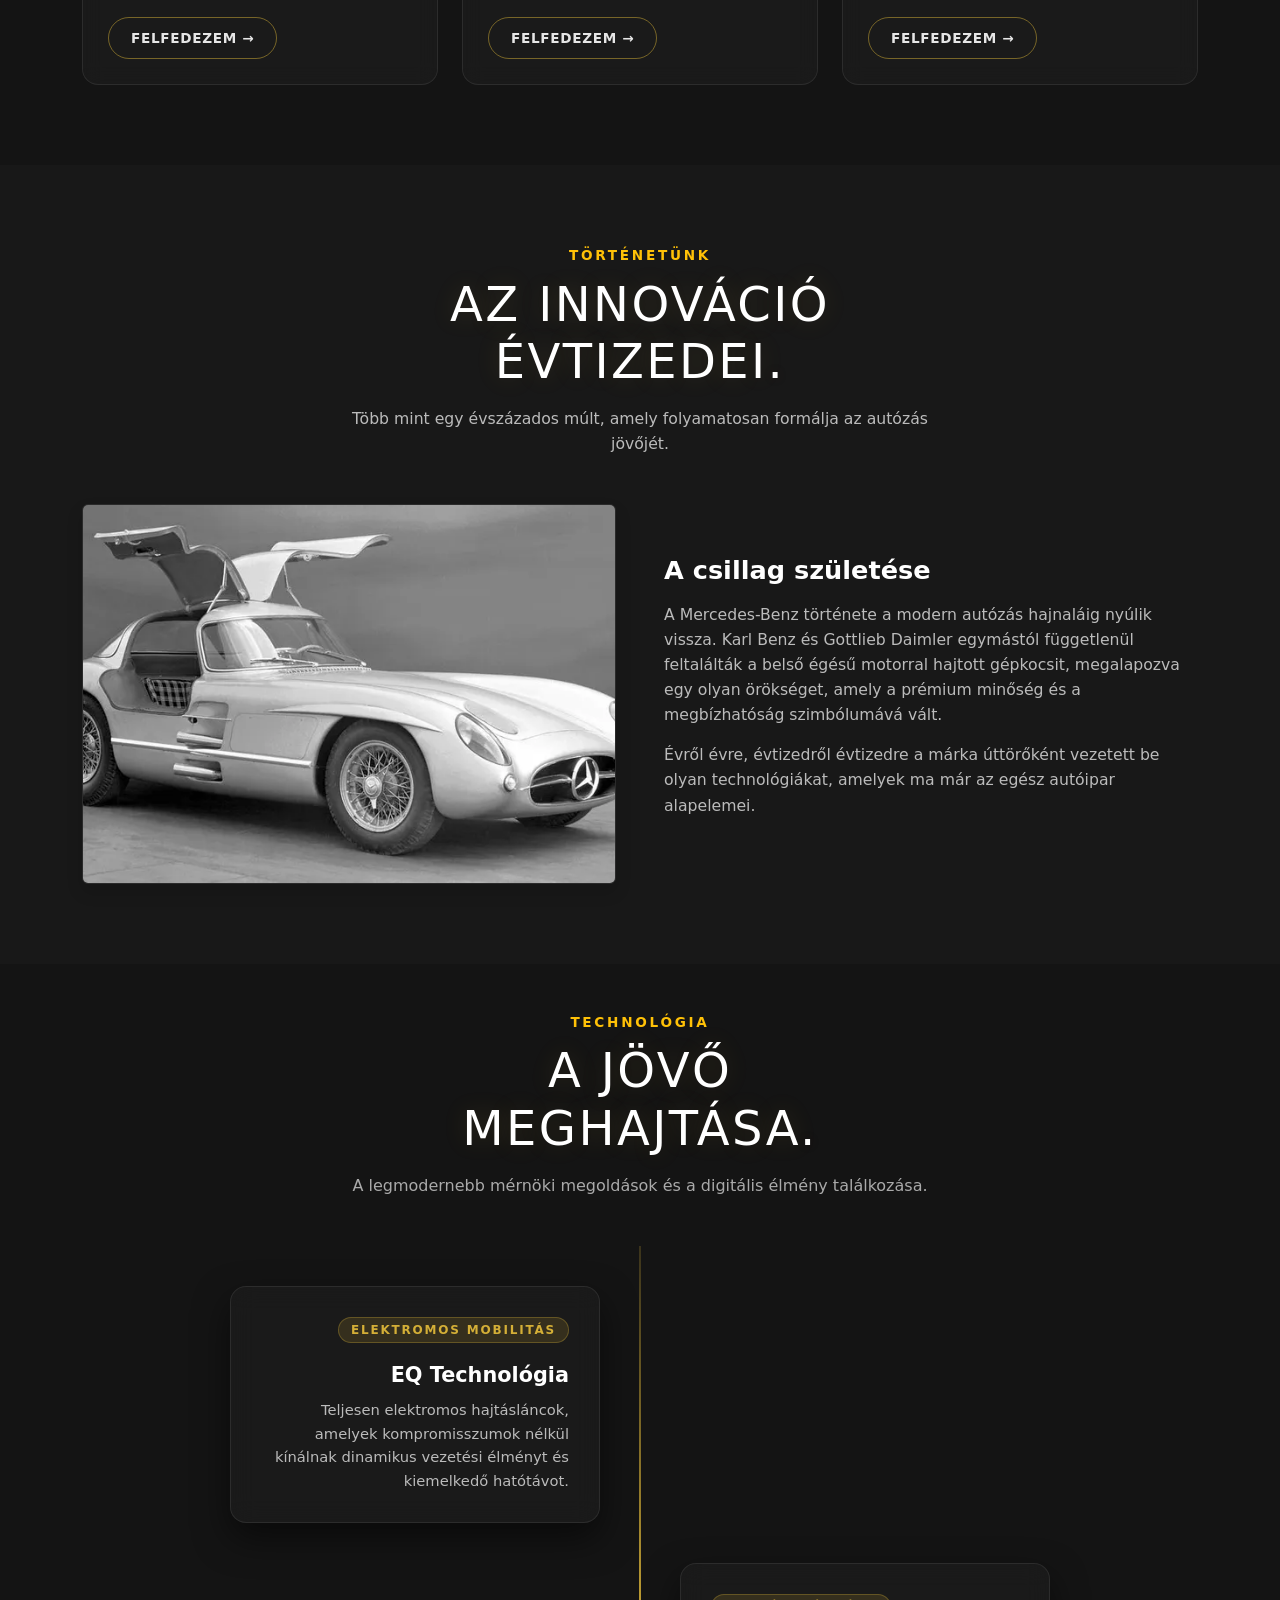
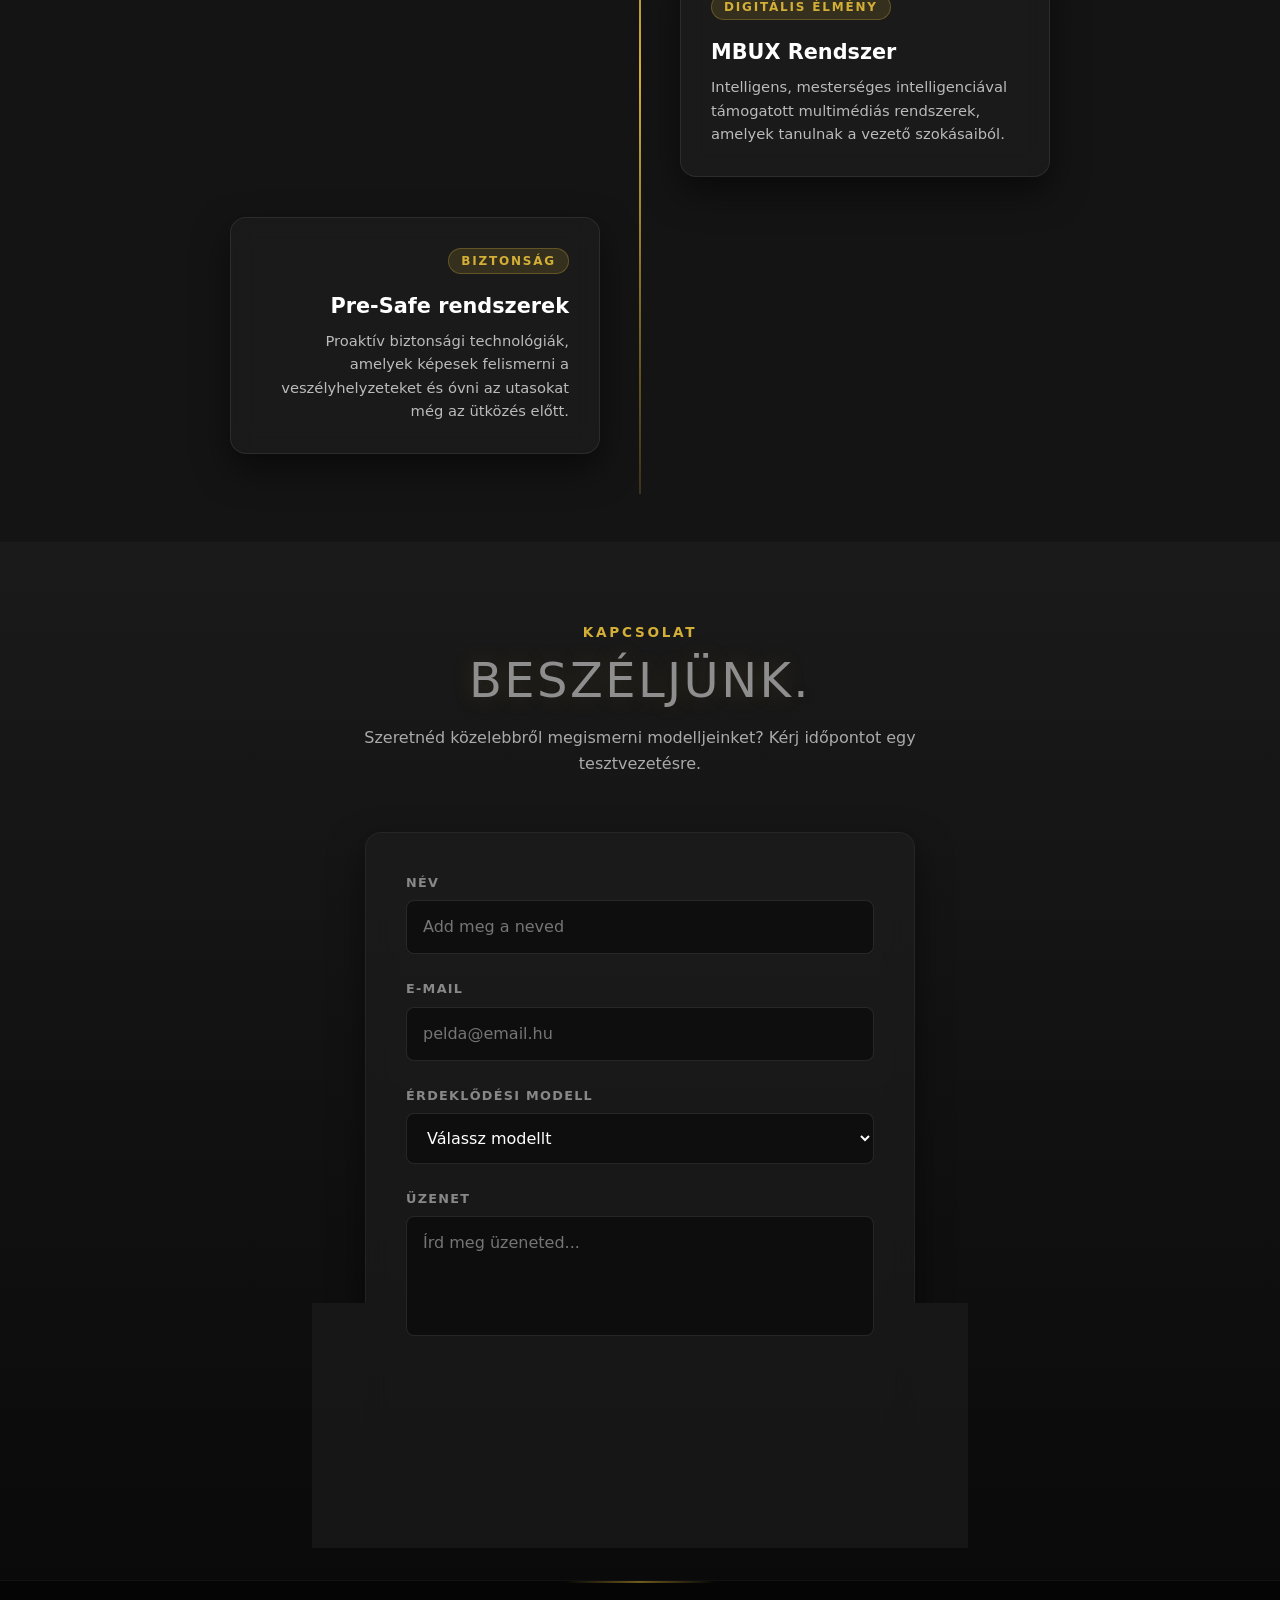
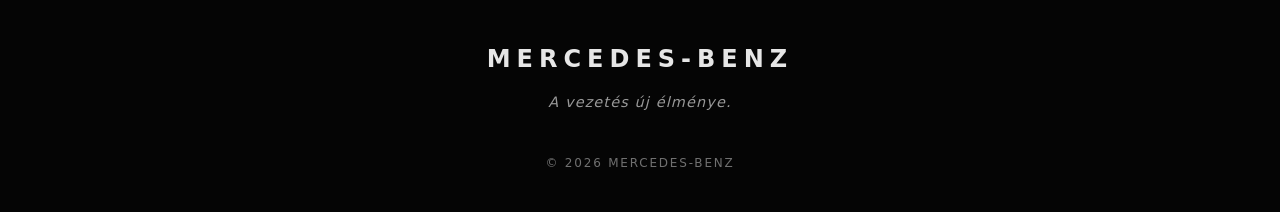
==== commit 614c7f48: "index_tartalom_kesz" ====
--- a/index.html
+++ b/index.html
@@ -85,6 +85,70 @@
                 </div>
             </div>
         </section>
+
+        <section id="tortenet">
+            <header class="text-center mb-5">
+                <p class="text-uppercase text-warning fw-bold">Történetünk</p>
+                <h2>Az innováció<br>évtizedei.</h2>
+                <p class="text-muted">Több mint egy évszázados múlt, amely folyamatosan formálja az autózás jövőjét.</p>
+            </header>
+            <div class="container">
+                <div class="row align-items-center g-5">
+                    <div class="col-lg-6">
+                        <img src="images/slrmerci.webp" alt="Mercedes-Benz klasszikus autó"
+                            class="img-fluid rounded shadow">
+                    </div>
+                    <div class="col-lg-6">
+                        <h3 class="mb-3">A csillag születése</h3>
+                        <p class="text-muted">A Mercedes-Benz története a modern autózás hajnaláig nyúlik vissza. Karl
+                            Benz és Gottlieb Daimler egymástól függetlenül feltalálták a belső égésű motorral hajtott
+                            gépkocsit, megalapozva egy olyan örökséget, amely a prémium minőség és a megbízhatóság
+                            szimbólumává vált.</p>
+                        <p class="text-muted">Évről évre, évtizedről évtizedre a márka úttörőként vezetett be olyan
+                            technológiákat, amelyek ma már az egész autóipar alapelemei.</p>
+                    </div>
+                </div>
+            </div>
+        </section>
+
+
+
+        <section id="technologia" class="py-5">
+            <header class="text-center mb-5">
+                <p class="text-uppercase text-warning fw-bold">Technológia</p>
+                <h2>A jövő<br>meghajtása.</h2>
+                <p>A legmodernebb mérnöki megoldások és a digitális élmény találkozása.</p>
+            </header>
+            <div class="container">
+                <div class="timeline">
+                    <div class="timeline-item">
+                        <div class="timeline-content">
+                            <span class="badge bg-warning text-dark mb-2">Elektromos mobilitás</span>
+                            <h4>EQ Technológia</h4>
+                            <p>Teljesen elektromos hajtásláncok, amelyek kompromisszumok nélkül kínálnak dinamikus
+                                vezetési élményt és kiemelkedő hatótávot.</p>
+                        </div>
+                    </div>
+                    <div class="timeline-item">
+                        <div class="timeline-content">
+                            <span class="badge bg-warning text-dark mb-2">Digitális élmény</span>
+                            <h4>MBUX Rendszer</h4>
+                            <p>Intelligens, mesterséges intelligenciával támogatott multimédiás rendszerek, amelyek
+                                tanulnak a vezető szokásaiból.</p>
+                        </div>
+                    </div>
+                    <div class="timeline-item">
+                        <div class="timeline-content">
+                            <span class="badge bg-warning text-dark mb-2">Biztonság</span>
+                            <h4>Pre-Safe rendszerek</h4>
+                            <p>Proaktív biztonsági technológiák, amelyek képesek felismerni a veszélyhelyzeteket és óvni
+                                az utasokat még az ütközés előtt.</p>
+                        </div>
+                    </div>
+                </div>
+            </div>
+        </section>
+
         <section id="kapcsolat">
             <header>
                 <p>KAPCSOLAT</p>
--- a/style.css
+++ b/style.css
@@ -141,30 +141,33 @@
     transition: all 0.25s ease;
 }
 
-.navbar a::after {
-    content: "";
-    position: absolute;
-    left: 1.1rem;
-    right: 1.1rem;
-    bottom: 0.55rem;
-    height: 2px;
-    background: linear-gradient(90deg, #d4af37, #f5e7a3);
-    transform: scaleX(0);
-    transform-origin: center;
-    transition: transform 0.25s ease;
-}
-
-.navbar a:hover,
-.navbar a:focus-visible {
-    background: rgba(255, 255, 255, 0.1);
-    color: white;
-    box-shadow: inset 0 0 0 1px rgba(212, 175, 55, 0.4);
-    outline: none;
-}
-
-.navbar a:hover::after,
-.navbar a:focus-visible::after {
-    transform: scaleX(1);
+@media (min-width: 769px) {
+    .navbar a::after {
+        content: "";
+        position: absolute;
+        left: 1.1rem;
+        right: 1.1rem;
+        bottom: 0.55rem;
+        height: 2px;
+        background: linear-gradient(90deg, #d4af37, #f5e7a3);
+        transform: scaleX(0);
+        transform-origin: center;
+        transition: transform 0.25s ease;
+    }
+
+    .navbar a:hover,
+    .navbar a:focus-visible {
+        background: rgba(255, 255, 255, 0.1);
+        color: white;
+        box-shadow: inset 0 0 0 1px rgba(212, 175, 55, 0.4);
+        outline: none;
+    }
+
+    .navbar a:hover::after,
+    .navbar a:focus-visible::after {
+        transform: scaleX(1);
+    }
+
 }
 
 .bevezeto {
@@ -235,32 +238,38 @@
         top: 100%;
         left: 0;
         width: 100%;
-        background: rgba(15, 15, 15, 0.98);
-        backdrop-filter: blur(15px);
         flex-direction: column;
-        padding: 0;
-        max-height: 0;
+        align-items: center;
+        padding: 0 !important;
+        max-height: 0 !important;
         overflow: hidden;
-        transition: max-height 0.4s ease, padding 0.4s ease;
-        border-bottom: 1px solid transparent;
+        border-bottom: none !important;
+        box-shadow: none !important;
+        visibility: hidden;
+        transition: max-height 0.4s ease, padding 0.4s ease, visibility 0.4s ease;
     }
 
     .navbar li {
         width: 100%;
         text-align: center;
+        display: flex;
+        justify-content: center;
+        border: 1px solid rgba(212, 175, 55, 0.7);
+        ;
+        border-radius: 999px;
     }
 
     .navbar a {
-        display: block;
+        display: inline-block;
         padding: 15px 0;
         font-size: 1rem;
+        text-align: center;
     }
 
     .menu-checkbox:checked~.navbar {
-        max-height: 400px;
-        padding: 10px 0 20px 0;
-        border-bottom: 1px solid rgba(255, 255, 255, 0.1);
-        box-shadow: 0 15px 30px rgba(0, 0, 0, 0.8);
+        max-height: 400px !important;
+        padding: 10px 0 20px 0 !important;
+        visibility: visible;
     }
 
     .menu-checkbox:checked~.hamburger span:nth-child(1) {
@@ -371,7 +380,7 @@
 
 #kapcsolat textarea {
     min-height: 120px;
-    resize: vertical;
+    resize: none;
 }
 
 #kapcsolat input:focus,
@@ -621,4 +630,198 @@
     border-color: transparent;
     box-shadow: 0 5px 15px rgba(212, 175, 55, 0.3);
     transform: scale(1.02);
+}
+
+#tortenet {
+    padding: 80px 5vw;
+    background: #181818;
+}
+
+#tortenet header {
+    text-align: center;
+    margin-bottom: 50px;
+    max-width: 600px;
+    margin-left: auto;
+    margin-right: auto;
+}
+
+#tortenet header p:first-child {
+    color: #d4af37;
+    font-size: 0.85rem;
+    letter-spacing: 0.2em;
+    text-transform: uppercase;
+    font-weight: bold;
+    margin-bottom: 10px;
+}
+
+#tortenet header h2 {
+    font-size: clamp(2rem, 4vw, 3rem);
+    margin: 0 0 15px 0;
+    text-transform: uppercase;
+    letter-spacing: 0.05em;
+    text-shadow: 0 0 25px rgba(212, 175, 55, 0.15);
+    color: #ffffff;
+}
+
+#tortenet header p:last-child {
+    color: #aaa;
+    line-height: 1.6;
+}
+
+#tortenet img {
+    width: 100%;
+    height: 380px;
+    object-fit: cover;
+    border-radius: 16px;
+    border: 1px solid rgba(255, 255, 255, 0.08);
+    box-shadow: 0 15px 35px rgba(0, 0, 0, 0.5);
+    transition: transform 0.4s ease;
+}
+
+#tortenet img:hover {
+    transform: scale(1.02);
+}
+
+#tortenet h3 {
+    color: #ffffff;
+    font-size: 1.6rem;
+    font-weight: 700;
+    margin-bottom: 15px;
+}
+
+#tortenet p.text-muted {
+    color: #bbb !important;
+    font-size: 0.98rem;
+    line-height: 1.6;
+    margin-bottom: 15px;
+}
+
+
+#technologia {
+    padding: 80px 5vw;
+    background: #141414;
+}
+
+#technologia header {
+    text-align: center;
+    margin-bottom: 50px;
+    max-width: 600px;
+    margin-left: auto;
+    margin-right: auto;
+}
+
+#technologia header p:first-child {
+    color: #d4af37;
+    font-size: 0.85rem;
+    letter-spacing: 0.2em;
+    text-transform: uppercase;
+    font-weight: bold;
+    margin-bottom: 10px;
+}
+
+#technologia header h2 {
+    font-size: clamp(2rem, 4vw, 3rem);
+    margin: 0 0 15px 0;
+    text-transform: uppercase;
+    letter-spacing: 0.05em;
+    text-shadow: 0 0 25px rgba(212, 175, 55, 0.15);
+    color: #ffffff;
+}
+
+#technologia header p:last-child {
+    color: #aaa;
+    line-height: 1.6;
+}
+
+.timeline {
+    position: relative;
+    max-width: 900px;
+    margin: 0 auto;
+    padding: 20px 0;
+}
+
+.timeline::before {
+    content: '';
+    position: absolute;
+    top: 0;
+    bottom: 0;
+    left: 50%;
+    width: 2px;
+    background: linear-gradient(180deg, rgba(212, 175, 55, 0.2), #d4af37, rgba(212, 175, 55, 0.2));
+    transform: translateX(-50%);
+}
+
+.timeline-item {
+    padding: 20px 40px;
+    position: relative;
+    width: 50%;
+}
+
+.timeline-item:nth-child(odd) {
+    left: 0;
+    text-align: right;
+}
+
+.timeline-item:nth-child(even) {
+    left: 50%;
+    text-align: left;
+}
+
+.timeline-content {
+    padding: 30px;
+    background: rgba(30, 30, 30, 0.6);
+    border: 1px solid rgba(255, 255, 255, 0.08);
+    border-radius: 16px;
+    backdrop-filter: blur(12px);
+    box-shadow: 0 15px 35px rgba(0, 0, 0, 0.5);
+    transition: transform 0.4s ease, box-shadow 0.4s ease, border-color 0.4s ease;
+}
+
+.timeline-content:hover {
+    transform: translateY(-5px);
+    box-shadow: 0 20px 40px rgba(0, 0, 0, 0.7);
+    border-color: rgba(212, 175, 55, 0.4);
+}
+
+.timeline-content .badge {
+    background: rgba(212, 175, 55, 0.15) !important;
+    color: #d4af37 !important;
+    border: 1px solid rgba(212, 175, 55, 0.3);
+    font-size: 0.75rem;
+    letter-spacing: 0.15em;
+    text-transform: uppercase;
+    padding: 6px 12px;
+    border-radius: 999px;
+    font-weight: 700;
+}
+
+.timeline-content h4 {
+    color: #ffffff;
+    font-size: 1.3rem;
+    font-weight: 700;
+    margin: 12px 0 10px 0;
+}
+
+.timeline-content p {
+    color: #bbb;
+    font-size: 0.92rem;
+    line-height: 1.6;
+    margin: 0;
+}
+
+@media (max-width: 768px) {
+    .timeline::before {
+        left: 20px;
+    }
+
+    .timeline-item {
+        width: 100%;
+        padding-left: 50px;
+        padding-right: 0;
+        text-align: left !important;
+    }
+
+    .timeline-item:nth-child(even) {
+        left: 0;
+    }
 }
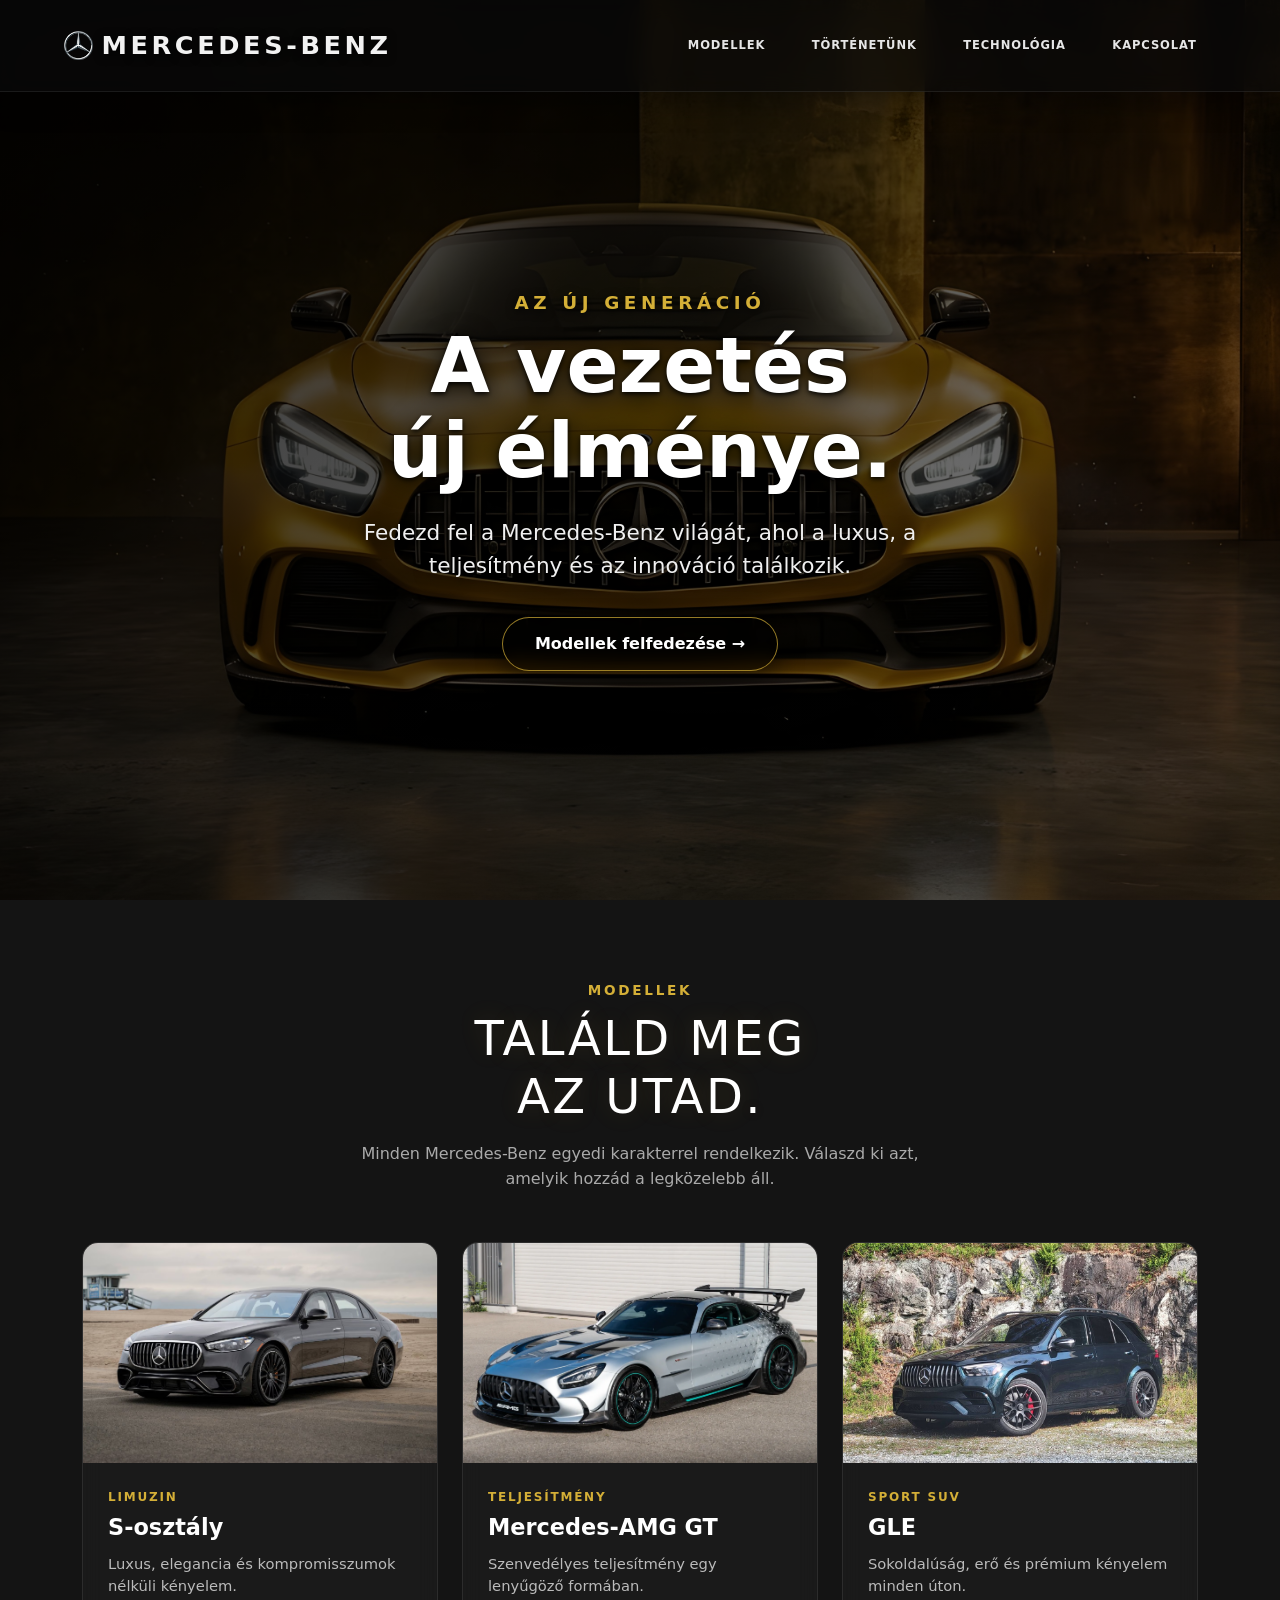
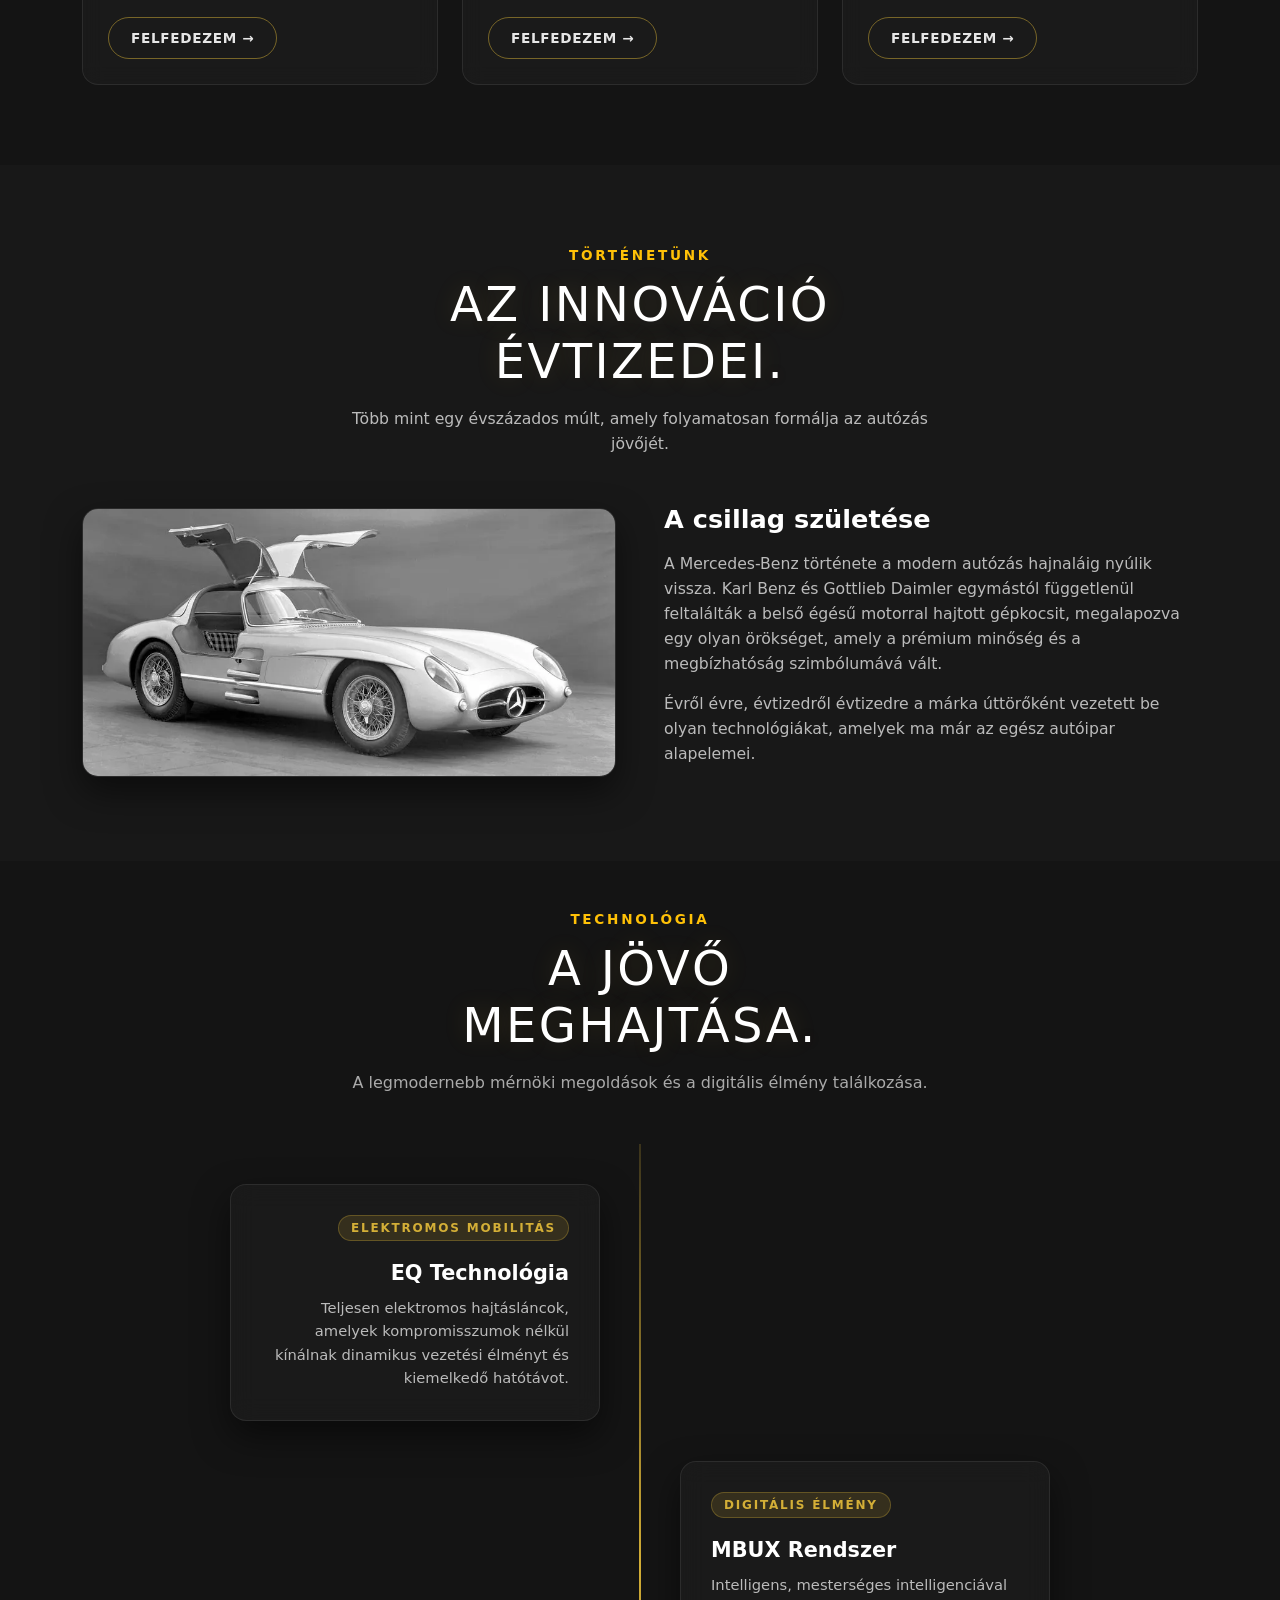
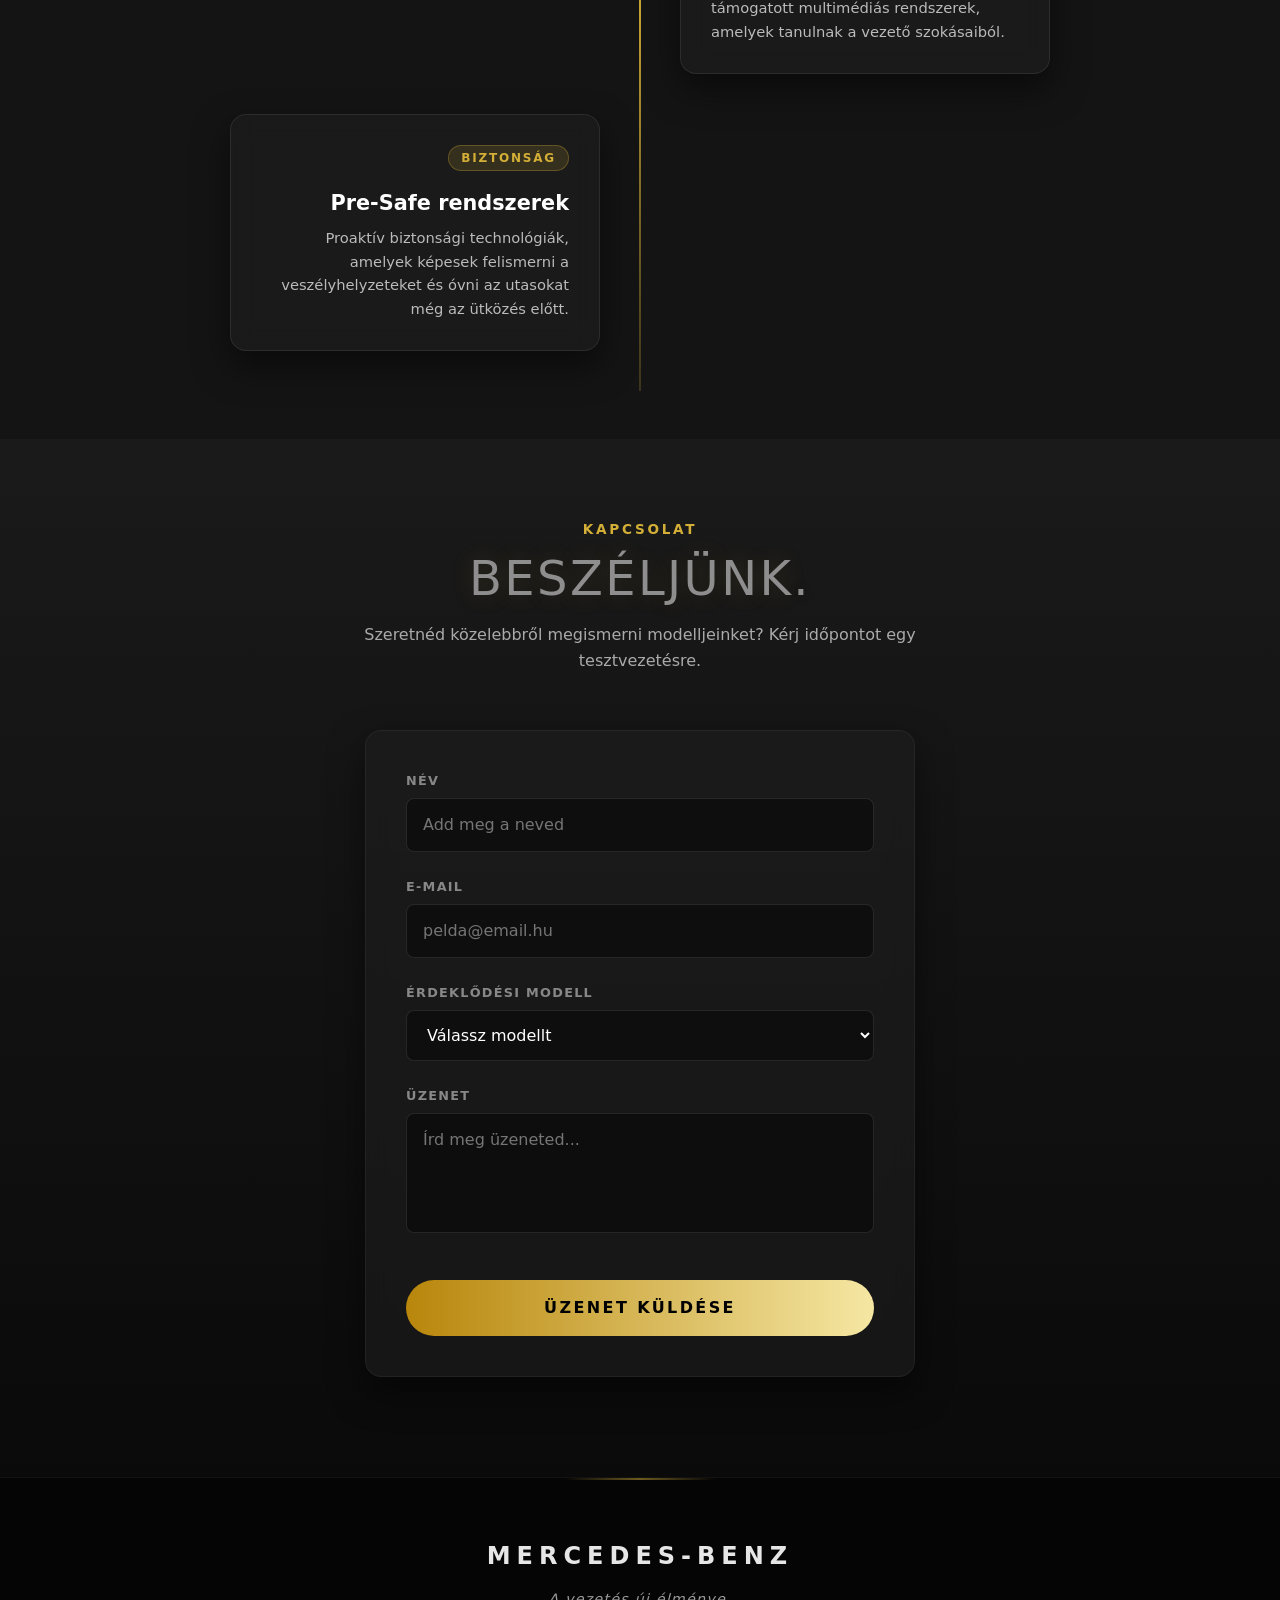
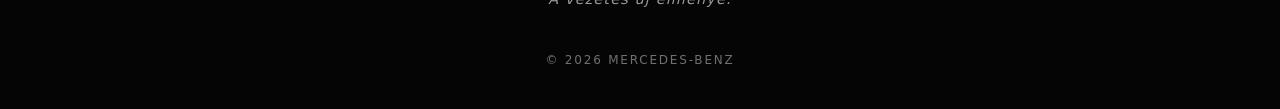
==== commit c70ce7a1: "index_kesz" ====
--- a/index.html
+++ b/index.html
@@ -56,7 +56,7 @@
                                 <p>Limuzin</p>
                                 <h3 class="card-title">S-osztály</h3>
                                 <p class="card-text">Luxus, elegancia és kompromisszumok nélküli kényelem.</p>
-                                <a href="#" class="btn btn-primary">Felfedezem →</a>
+                                <a href="s_class.html" class="btn btn-primary">Felfedezem →</a>
                             </div>
                         </div>
                     </div>
@@ -67,7 +67,7 @@
                                 <p>Teljesítmény</p>
                                 <h3 class="card-title">Mercedes-AMG GT</h3>
                                 <p class="card-text">Szenvedélyes teljesítmény egy lenyűgöző formában.</p>
-                                <a href="#" class="btn btn-primary">Felfedezem →</a>
+                                <a href="gt.html" class="btn btn-primary">Felfedezem →</a>
                             </div>
                         </div>
                     </div>
@@ -78,7 +78,7 @@
                                 <p>Sport SUV</p>
                                 <h3 class="card-title">GLE</h3>
                                 <p class="card-text">Sokoldalúság, erő és prémium kényelem minden úton.</p>
-                                <a href="#" class="btn btn-primary">Felfedezem →</a>
+                                <a href="gle.html" class="btn btn-primary">Felfedezem →</a>
                             </div>
                         </div>
                     </div>
@@ -95,7 +95,7 @@
             <div class="container">
                 <div class="row align-items-center g-5">
                     <div class="col-lg-6">
-                        <img src="images/slrmerci.webp" alt="Mercedes-Benz klasszikus autó"
+                        <img class="torikep" src="images/slrmerci.webp" alt="Mercedes-Benz klasszikus autó"
                             class="img-fluid rounded shadow">
                     </div>
                     <div class="col-lg-6">
--- a/style.css
+++ b/style.css
@@ -31,22 +31,6 @@
     z-index: 1;
 }
 
-@keyframes gradientShift {
-    0% {
-        background-position: 0% 0%;
-        opacity: 0.75;
-    }
-
-    50% {
-        background-position: 100% 100%;
-        opacity: 0.88;
-    }
-
-    100% {
-        background-position: 0% 100%;
-        opacity: 0.80;
-    }
-}
 
 nav,
 .bevezeto {
@@ -141,6 +125,564 @@
     transition: all 0.25s ease;
 }
 
+.bevezeto {
+    flex: 1;
+    display: flex;
+    flex-direction: column;
+    justify-content: center;
+    align-items: center;
+    text-align: center;
+    padding: 2rem 5vw 4rem;
+}
+
+.bevezeto h1 {
+    font-size: clamp(2.8rem, 6vw, 4.8rem);
+    font-weight: 800;
+    line-height: 1.1;
+    margin: 0.5rem 0 1.5rem;
+    color: #ffffff;
+    text-shadow: 0 4px 25px rgba(0, 0, 0, 0.9), 0 2px 5px rgba(0, 0, 0, 0.9);
+}
+
+.bevezeto .alcim {
+    font-size: clamp(0.85rem, 1.5vw, 1.15rem);
+    letter-spacing: 0.25em;
+    color: #d4af37;
+    margin: 0;
+    font-weight: 700;
+    text-shadow: 0 2px 10px rgba(0, 0, 0, 0.9);
+}
+
+.bevezeto .leiras {
+    font-size: clamp(1.05rem, 2vw, 1.35rem);
+    max-width: 650px;
+    margin-bottom: 2.2rem;
+    color: #f0f0f0;
+    text-shadow: 0 3px 15px rgba(0, 0, 0, 0.9);
+}
+
+.bevezeto a {
+    display: inline-block;
+    text-decoration: none;
+    color: #ffffff;
+    font-weight: 600;
+    transition: all 0.3s ease;
+    border-radius: 999px;
+    padding: 14px 32px;
+    background: rgba(0, 0, 0, 0.4);
+    border: 1px solid rgba(212, 175, 55, 0.7);
+    backdrop-filter: blur(8px);
+    box-shadow: 0 10px 25px rgba(0, 0, 0, 0.5);
+}
+
+.bevezeto a:hover {
+    transform: translateY(-3px) scale(1.05);
+    background: linear-gradient(135deg, #d4af37, #aa820a);
+    color: #000;
+    border-color: #d4af37;
+    box-shadow: 0 12px 30px rgba(212, 175, 55, 0.5);
+}
+
+#modellek {
+    padding: 80px 5vw;
+    background: #141414;
+}
+
+#modellek header {
+    text-align: center;
+    margin-bottom: 50px;
+    max-width: 600px;
+    margin-left: auto;
+    margin-right: auto;
+}
+
+#modellek header p:first-child {
+    color: #d4af37;
+    font-size: 0.85rem;
+    letter-spacing: 0.2em;
+    text-transform: uppercase;
+    font-weight: bold;
+    margin-bottom: 10px;
+}
+
+#modellek header h2 {
+    font-size: clamp(2rem, 4vw, 3rem);
+    margin: 0 0 15px 0;
+    text-transform: uppercase;
+    letter-spacing: 0.05em;
+    text-shadow: 0 0 25px rgba(212, 175, 55, 0.15);
+    color: #ffffff;
+}
+
+#modellek header p:last-child {
+    color: #aaa;
+    line-height: 1.6;
+}
+
+#modellek .card {
+    background: rgba(30, 30, 30, 0.6);
+    border: 1px solid rgba(255, 255, 255, 0.08);
+    border-radius: 16px;
+    overflow: hidden;
+    transition: transform 0.4s ease, box-shadow 0.4s ease, border-color 0.4s ease;
+    backdrop-filter: blur(10px);
+    height: 100%;
+}
+
+#modellek .card:hover {
+    transform: translateY(-8px);
+    box-shadow: 0 20px 40px rgba(0, 0, 0, 0.6);
+    border-color: rgba(212, 175, 55, 0.4);
+}
+
+#modellek .card-img-top {
+    height: 220px;
+    object-fit: cover;
+    transition: transform 0.5s ease;
+}
+
+#modellek .card:hover .card-img-top {
+    transform: scale(1.05);
+}
+
+#modellek .card-body {
+    padding: 25px;
+    display: flex;
+    flex-direction: column;
+}
+
+#modellek .card-body p:first-child {
+    color: #d4af37;
+    font-size: 0.75rem;
+    letter-spacing: 0.15em;
+    text-transform: uppercase;
+    font-weight: 700;
+    margin-bottom: 8px;
+}
+
+#modellek .card-title {
+    color: #ffffff;
+    font-size: 1.4rem;
+    font-weight: 700;
+    margin-bottom: 12px;
+}
+
+#modellek .card-text {
+    color: #bbb;
+    font-size: 0.92rem;
+    line-height: 1.5;
+    margin-bottom: 20px;
+    flex-grow: 1;
+}
+
+#modellek .btn-primary {
+    background: transparent;
+    color: #e6e6e6;
+    border: 1px solid rgba(212, 175, 55, 0.5);
+    border-radius: 999px;
+    padding: 10px 22px;
+    font-size: 0.85rem;
+    font-weight: 700;
+    letter-spacing: 0.05em;
+    text-transform: uppercase;
+    transition: all 0.3s ease;
+    align-self: flex-start;
+}
+
+#modellek .btn-primary:hover,
+#modellek .btn-primary:focus {
+    background: linear-gradient(90deg, #b8860b, #f5e7a3);
+    color: #000;
+    border-color: transparent;
+    box-shadow: 0 5px 15px rgba(212, 175, 55, 0.3);
+    transform: scale(1.02);
+}
+
+#tortenet {
+    padding: 80px 5vw;
+    background: #181818;
+}
+
+#tortenet header {
+    text-align: center;
+    margin-bottom: 50px;
+    max-width: 600px;
+    margin-left: auto;
+    margin-right: auto;
+}
+
+#tortenet header p:first-child {
+    color: #d4af37;
+    font-size: 0.85rem;
+    letter-spacing: 0.2em;
+    text-transform: uppercase;
+    font-weight: bold;
+    margin-bottom: 10px;
+}
+
+#tortenet header h2 {
+    font-size: clamp(2rem, 4vw, 3rem);
+    margin: 0 0 15px 0;
+    text-transform: uppercase;
+    letter-spacing: 0.05em;
+    text-shadow: 0 0 25px rgba(212, 175, 55, 0.15);
+    color: #ffffff;
+}
+
+#tortenet header p:last-child {
+    color: #aaa;
+    line-height: 1.6;
+}
+
+#tortenet img {
+    width: 100%;
+    height: auto;
+    object-fit: contain;
+    border-radius: 16px;
+    border: 1px solid rgba(255, 255, 255, 0.08);
+    box-shadow: 0 15px 35px rgba(0, 0, 0, 0.5);
+    transition: transform 0.4s ease;
+}
+
+#tortenet img:hover {
+    transform: scale(1.02);
+}
+
+#tortenet h3 {
+    color: #ffffff;
+    font-size: 1.6rem;
+    font-weight: 700;
+    margin-bottom: 15px;
+}
+
+#tortenet p.text-muted {
+    color: #bbb !important;
+    font-size: 0.98rem;
+    line-height: 1.6;
+    margin-bottom: 15px;
+}
+
+
+#technologia {
+    padding: 80px 5vw;
+    background: #141414;
+}
+
+#technologia header {
+    text-align: center;
+    margin-bottom: 50px;
+    max-width: 600px;
+    margin-left: auto;
+    margin-right: auto;
+}
+
+#technologia header p:first-child {
+    color: #d4af37;
+    font-size: 0.85rem;
+    letter-spacing: 0.2em;
+    text-transform: uppercase;
+    font-weight: bold;
+    margin-bottom: 10px;
+}
+
+#technologia header h2 {
+    font-size: clamp(2rem, 4vw, 3rem);
+    margin: 0 0 15px 0;
+    text-transform: uppercase;
+    letter-spacing: 0.05em;
+    text-shadow: 0 0 25px rgba(212, 175, 55, 0.15);
+    color: #ffffff;
+}
+
+#technologia header p:last-child {
+    color: #aaa;
+    line-height: 1.6;
+}
+
+.timeline {
+    position: relative;
+    max-width: 900px;
+    margin: 0 auto;
+    padding: 20px 0;
+}
+
+.timeline::before {
+    content: '';
+    position: absolute;
+    top: 0;
+    bottom: 0;
+    left: 50%;
+    width: 2px;
+    background: linear-gradient(180deg, rgba(212, 175, 55, 0.2), #d4af37, rgba(212, 175, 55, 0.2));
+    transform: translateX(-50%);
+}
+
+.timeline-item {
+    padding: 20px 40px;
+    position: relative;
+    width: 50%;
+}
+
+.timeline-item:nth-child(odd) {
+    left: 0;
+    text-align: right;
+}
+
+.timeline-item:nth-child(even) {
+    left: 50%;
+    text-align: left;
+}
+
+.timeline-content {
+    padding: 30px;
+    background: rgba(30, 30, 30, 0.6);
+    border: 1px solid rgba(255, 255, 255, 0.08);
+    border-radius: 16px;
+    backdrop-filter: blur(12px);
+    box-shadow: 0 15px 35px rgba(0, 0, 0, 0.5);
+    transition: transform 0.4s ease, box-shadow 0.4s ease, border-color 0.4s ease;
+}
+
+.timeline-content:hover {
+    transform: translateY(-5px);
+    box-shadow: 0 20px 40px rgba(0, 0, 0, 0.7);
+    border-color: rgba(212, 175, 55, 0.4);
+}
+
+.timeline-content .badge {
+    background: rgba(212, 175, 55, 0.15) !important;
+    color: #d4af37 !important;
+    border: 1px solid rgba(212, 175, 55, 0.3);
+    font-size: 0.75rem;
+    letter-spacing: 0.15em;
+    text-transform: uppercase;
+    padding: 6px 12px;
+    border-radius: 999px;
+    font-weight: 700;
+}
+
+.timeline-content h4 {
+    color: #ffffff;
+    font-size: 1.3rem;
+    font-weight: 700;
+    margin: 12px 0 10px 0;
+}
+
+.timeline-content p {
+    color: #bbb;
+    font-size: 0.92rem;
+    line-height: 1.6;
+    margin: 0;
+}
+
+
+
+#kapcsolat {
+    padding: 80px 5vw 100px 5vw;
+    display: flex;
+    flex-direction: column;
+    align-items: center;
+    background: linear-gradient(180deg, #1a1a1a, #0a0a0a);
+}
+
+#kapcsolat header {
+    text-align: center;
+    margin-bottom: 40px;
+    max-width: 600px;
+}
+
+#kapcsolat header p:first-child {
+    color: #d4af37;
+    font-size: 0.85rem;
+    letter-spacing: 0.2em;
+    text-transform: uppercase;
+    font-weight: bold;
+    margin-bottom: 10px;
+}
+
+#kapcsolat header h2 {
+    color: #8e8e8e;
+    font-size: clamp(2rem, 4vw, 3rem);
+    margin: 0 0 15px 0;
+    text-transform: uppercase;
+    letter-spacing: 0.05em;
+    text-shadow: 0 0 25px rgba(212, 175, 55, 0.15);
+}
+
+#kapcsolat header p:last-child {
+    color: #aaa;
+    line-height: 1.6;
+}
+
+#kapcsolat form {
+    width: 100%;
+    max-width: 550px;
+    background: rgba(30, 30, 30, 0.6);
+    padding: 40px;
+    border-radius: 16px;
+    border: 1px solid rgba(255, 255, 255, 0.05);
+    box-shadow: 0 15px 35px rgba(0, 0, 0, 0.5);
+    backdrop-filter: blur(12px);
+    transition: transform 0.4s ease, box-shadow 0.4s ease;
+}
+
+#kapcsolat form:hover {
+    transform: translateY(-5px);
+    box-shadow: 0 20px 45px rgba(0, 0, 0, 0.7);
+}
+
+#kapcsolat form div {
+    margin-bottom: 25px;
+    position: relative;
+}
+
+#kapcsolat label {
+    display: block;
+    margin-bottom: 8px;
+    font-size: 0.8rem;
+    color: #888;
+    text-transform: uppercase;
+    letter-spacing: 0.1em;
+    font-weight: bold;
+    transition: color 0.3s ease, transform 0.3s ease;
+}
+
+#kapcsolat input,
+#kapcsolat select,
+#kapcsolat textarea {
+    width: 100%;
+    padding: 14px 16px;
+    background: rgba(0, 0, 0, 0.4);
+    border: 1px solid rgba(255, 255, 255, 0.1);
+    border-radius: 8px;
+    color: white;
+    font-family: inherit;
+    font-size: 1rem;
+    box-sizing: border-box;
+    transition: all 0.3s ease;
+}
+
+#kapcsolat textarea {
+    min-height: 120px;
+    resize: none;
+}
+
+#kapcsolat input:focus,
+#kapcsolat select:focus,
+#kapcsolat textarea:focus {
+    outline: none;
+    border-color: #d4af37;
+    background: rgba(0, 0, 0, 0.7);
+    box-shadow: 0 0 15px rgba(212, 175, 55, 0.2);
+    transform: scale(1.01);
+}
+
+#kapcsolat form div:focus-within label {
+    color: #d4af37;
+}
+
+#kapcsolat button {
+    width: 100%;
+    padding: 16px;
+    margin-top: 15px;
+    background: linear-gradient(90deg, #b8860b, #f5e7a3, #b8860b);
+    background-size: 200% auto;
+    color: #000;
+    border: none;
+    border-radius: 999px;
+    font-size: 1rem;
+    font-weight: 800;
+    text-transform: uppercase;
+    letter-spacing: 0.15em;
+    cursor: pointer;
+    transition: all 0.4s ease;
+    animation: shineButton 4s infinite linear;
+}
+
+#kapcsolat button:hover {
+    transform: scale(1.03);
+    box-shadow: 0 10px 25px rgba(212, 175, 55, 0.4);
+    color: #111;
+}
+
+#kapcsolat button:active {
+    transform: scale(0.98);
+}
+
+
+footer {
+    background: #050505;
+    padding: 60px 20px 40px;
+    text-align: center;
+    border-top: 1px solid rgba(255, 255, 255, 0.05);
+    position: relative;
+    display: flex;
+    flex-direction: column;
+    align-items: center;
+    gap: 15px;
+    overflow: hidden;
+}
+
+footer::before {
+    content: "";
+    position: absolute;
+    top: 0;
+    left: 50%;
+    transform: translateX(-50%);
+    width: 150px;
+    height: 2px;
+    background: linear-gradient(90deg, transparent, #d4af37, transparent);
+    transition: width 0.5s ease, opacity 0.5s ease;
+    opacity: 0.5;
+}
+
+footer:hover::before {
+    width: 300px;
+    opacity: 1;
+}
+
+footer div strong {
+    font-size: clamp(1.2rem, 2vw, 1.5rem);
+    letter-spacing: 0.25em;
+    text-transform: uppercase;
+    color: #e6e6e6;
+    display: inline-block;
+    cursor: default;
+    transition: all 0.4s ease;
+}
+
+footer div strong:hover {
+    color: #d4af37;
+    text-shadow: 0 0 20px rgba(212, 175, 55, 0.5);
+    transform: scale(1.05);
+}
+
+footer p {
+    margin: 0;
+    color: #777;
+    font-size: 0.9rem;
+    letter-spacing: 0.08em;
+    transition: color 0.3s ease;
+}
+
+footer p:first-of-type {
+    font-style: italic;
+    color: #999;
+}
+
+footer p:last-child {
+    font-size: 0.75rem;
+    margin-top: 25px;
+    color: #707070;
+    text-transform: uppercase;
+    letter-spacing: 0.15em;
+}
+
+footer p:hover {
+    color: #ccc;
+}
+
+
 @media (min-width: 769px) {
     .navbar a::after {
         content: "";
@@ -168,64 +710,6 @@
         transform: scaleX(1);
     }
 
-}
-
-.bevezeto {
-    flex: 1;
-    display: flex;
-    flex-direction: column;
-    justify-content: center;
-    align-items: center;
-    text-align: center;
-    padding: 2rem 5vw 4rem;
-}
-
-.bevezeto h1 {
-    font-size: clamp(2.8rem, 6vw, 4.8rem);
-    font-weight: 800;
-    line-height: 1.1;
-    margin: 0.5rem 0 1.5rem;
-    color: #ffffff;
-    text-shadow: 0 4px 25px rgba(0, 0, 0, 0.9), 0 2px 5px rgba(0, 0, 0, 0.9);
-}
-
-.bevezeto .alcim {
-    font-size: clamp(0.85rem, 1.5vw, 1.15rem);
-    letter-spacing: 0.25em;
-    color: #d4af37;
-    margin: 0;
-    font-weight: 700;
-    text-shadow: 0 2px 10px rgba(0, 0, 0, 0.9);
-}
-
-.bevezeto .leiras {
-    font-size: clamp(1.05rem, 2vw, 1.35rem);
-    max-width: 650px;
-    margin-bottom: 2.2rem;
-    color: #f0f0f0;
-    text-shadow: 0 3px 15px rgba(0, 0, 0, 0.9);
-}
-
-.bevezeto a {
-    display: inline-block;
-    text-decoration: none;
-    color: #ffffff;
-    font-weight: 600;
-    transition: all 0.3s ease;
-    border-radius: 999px;
-    padding: 14px 32px;
-    background: rgba(0, 0, 0, 0.4);
-    border: 1px solid rgba(212, 175, 55, 0.7);
-    backdrop-filter: blur(8px);
-    box-shadow: 0 10px 25px rgba(0, 0, 0, 0.5);
-}
-
-.bevezeto a:hover {
-    transform: translateY(-3px) scale(1.05);
-    background: linear-gradient(135deg, #d4af37, #aa820a);
-    color: #000;
-    border-color: #d4af37;
-    box-shadow: 0 12px 30px rgba(212, 175, 55, 0.5);
 }
 
 @media (max-width: 768px) {
@@ -285,531 +769,7 @@
         transform: translateY(-9.5px) rotate(-45deg);
         background-color: #d4af37;
     }
-}
-
-@media (max-width: 640px) {
-    nav {
-        justify-content: space-between;
-    }
-}
-
-#kapcsolat {
-    padding: 80px 5vw 100px 5vw;
-    display: flex;
-    flex-direction: column;
-    align-items: center;
-    background: linear-gradient(180deg, #1a1a1a, #0a0a0a);
-}
-
-#kapcsolat header {
-    text-align: center;
-    margin-bottom: 40px;
-    max-width: 600px;
-}
-
-#kapcsolat header p:first-child {
-    color: #d4af37;
-    font-size: 0.85rem;
-    letter-spacing: 0.2em;
-    text-transform: uppercase;
-    font-weight: bold;
-    margin-bottom: 10px;
-}
-
-#kapcsolat header h2 {
-    color: #8e8e8e;
-    font-size: clamp(2rem, 4vw, 3rem);
-    margin: 0 0 15px 0;
-    text-transform: uppercase;
-    letter-spacing: 0.05em;
-    text-shadow: 0 0 25px rgba(212, 175, 55, 0.15);
-}
-
-#kapcsolat header p:last-child {
-    color: #aaa;
-    line-height: 1.6;
-}
-
-#kapcsolat form {
-    width: 100%;
-    max-width: 550px;
-    background: rgba(30, 30, 30, 0.6);
-    padding: 40px;
-    border-radius: 16px;
-    border: 1px solid rgba(255, 255, 255, 0.05);
-    box-shadow: 0 15px 35px rgba(0, 0, 0, 0.5);
-    backdrop-filter: blur(12px);
-    transition: transform 0.4s ease, box-shadow 0.4s ease;
-}
-
-#kapcsolat form:hover {
-    transform: translateY(-5px);
-    box-shadow: 0 20px 45px rgba(0, 0, 0, 0.7);
-}
-
-#kapcsolat form div {
-    margin-bottom: 25px;
-    position: relative;
-}
-
-#kapcsolat label {
-    display: block;
-    margin-bottom: 8px;
-    font-size: 0.8rem;
-    color: #888;
-    text-transform: uppercase;
-    letter-spacing: 0.1em;
-    font-weight: bold;
-    transition: color 0.3s ease, transform 0.3s ease;
-}
-
-#kapcsolat input,
-#kapcsolat select,
-#kapcsolat textarea {
-    width: 100%;
-    padding: 14px 16px;
-    background: rgba(0, 0, 0, 0.4);
-    border: 1px solid rgba(255, 255, 255, 0.1);
-    border-radius: 8px;
-    color: white;
-    font-family: inherit;
-    font-size: 1rem;
-    box-sizing: border-box;
-    transition: all 0.3s ease;
-}
-
-#kapcsolat textarea {
-    min-height: 120px;
-    resize: none;
-}
-
-#kapcsolat input:focus,
-#kapcsolat select:focus,
-#kapcsolat textarea:focus {
-    outline: none;
-    border-color: #d4af37;
-    background: rgba(0, 0, 0, 0.7);
-    box-shadow: 0 0 15px rgba(212, 175, 55, 0.2);
-    transform: scale(1.01);
-}
-
-#kapcsolat form div:focus-within label {
-    color: #d4af37;
-}
-
-#kapcsolat button {
-    width: 100%;
-    padding: 16px;
-    margin-top: 15px;
-    background: linear-gradient(90deg, #b8860b, #f5e7a3, #b8860b);
-    background-size: 200% auto;
-    color: #000;
-    border: none;
-    border-radius: 999px;
-    font-size: 1rem;
-    font-weight: 800;
-    text-transform: uppercase;
-    letter-spacing: 0.15em;
-    cursor: pointer;
-    transition: all 0.4s ease;
-    animation: shineButton 4s infinite linear;
-}
-
-#kapcsolat button:hover {
-    transform: scale(1.03);
-    box-shadow: 0 10px 25px rgba(212, 175, 55, 0.4);
-    color: #111;
-}
-
-#kapcsolat button:active {
-    transform: scale(0.98);
-}
-
-@keyframes shineButton {
-    0% {
-        background-position: 0% center;
-    }
-
-    100% {
-        background-position: 200% center;
-    }
-}
-
-@media (max-width: 640px) {
-    #kapcsolat form {
-        padding: 25px 20px;
-    }
-
-    #kapcsolat button {
-        font-size: 0.9rem;
-    }
-}
-
-footer {
-    background: #050505;
-    padding: 60px 20px 40px;
-    text-align: center;
-    border-top: 1px solid rgba(255, 255, 255, 0.05);
-    position: relative;
-    display: flex;
-    flex-direction: column;
-    align-items: center;
-    gap: 15px;
-    overflow: hidden;
-}
-
-footer::before {
-    content: "";
-    position: absolute;
-    top: 0;
-    left: 50%;
-    transform: translateX(-50%);
-    width: 150px;
-    height: 2px;
-    background: linear-gradient(90deg, transparent, #d4af37, transparent);
-    transition: width 0.5s ease, opacity 0.5s ease;
-    opacity: 0.5;
-}
-
-footer:hover::before {
-    width: 300px;
-    opacity: 1;
-}
-
-footer div strong {
-    font-size: clamp(1.2rem, 2vw, 1.5rem);
-    letter-spacing: 0.25em;
-    text-transform: uppercase;
-    color: #e6e6e6;
-    display: inline-block;
-    cursor: default;
-    transition: all 0.4s ease;
-}
-
-footer div strong:hover {
-    color: #d4af37;
-    text-shadow: 0 0 20px rgba(212, 175, 55, 0.5);
-    transform: scale(1.05);
-}
-
-footer p {
-    margin: 0;
-    color: #777;
-    font-size: 0.9rem;
-    letter-spacing: 0.08em;
-    transition: color 0.3s ease;
-}
-
-footer p:first-of-type {
-    font-style: italic;
-    color: #999;
-}
-
-footer p:last-child {
-    font-size: 0.75rem;
-    margin-top: 25px;
-    color: #707070;
-    text-transform: uppercase;
-    letter-spacing: 0.15em;
-}
-
-footer p:hover {
-    color: #ccc;
-}
-
-#modellek {
-    padding: 80px 5vw;
-    background: #141414;
-}
-
-#modellek header {
-    text-align: center;
-    margin-bottom: 50px;
-    max-width: 600px;
-    margin-left: auto;
-    margin-right: auto;
-}
-
-#modellek header p:first-child {
-    color: #d4af37;
-    font-size: 0.85rem;
-    letter-spacing: 0.2em;
-    text-transform: uppercase;
-    font-weight: bold;
-    margin-bottom: 10px;
-}
-
-#modellek header h2 {
-    font-size: clamp(2rem, 4vw, 3rem);
-    margin: 0 0 15px 0;
-    text-transform: uppercase;
-    letter-spacing: 0.05em;
-    text-shadow: 0 0 25px rgba(212, 175, 55, 0.15);
-    color: #ffffff;
-}
-
-#modellek header p:last-child {
-    color: #aaa;
-    line-height: 1.6;
-}
-
-#modellek .card {
-    background: rgba(30, 30, 30, 0.6);
-    border: 1px solid rgba(255, 255, 255, 0.08);
-    border-radius: 16px;
-    overflow: hidden;
-    transition: transform 0.4s ease, box-shadow 0.4s ease, border-color 0.4s ease;
-    backdrop-filter: blur(10px);
-    height: 100%;
-}
-
-#modellek .card:hover {
-    transform: translateY(-8px);
-    box-shadow: 0 20px 40px rgba(0, 0, 0, 0.6);
-    border-color: rgba(212, 175, 55, 0.4);
-}
-
-#modellek .card-img-top {
-    height: 220px;
-    object-fit: cover;
-    transition: transform 0.5s ease;
-}
-
-#modellek .card:hover .card-img-top {
-    transform: scale(1.05);
-}
-
-#modellek .card-body {
-    padding: 25px;
-    display: flex;
-    flex-direction: column;
-}
-
-#modellek .card-body p:first-child {
-    color: #d4af37;
-    font-size: 0.75rem;
-    letter-spacing: 0.15em;
-    text-transform: uppercase;
-    font-weight: 700;
-    margin-bottom: 8px;
-}
-
-#modellek .card-title {
-    color: #ffffff;
-    font-size: 1.4rem;
-    font-weight: 700;
-    margin-bottom: 12px;
-}
-
-#modellek .card-text {
-    color: #bbb;
-    font-size: 0.92rem;
-    line-height: 1.5;
-    margin-bottom: 20px;
-    flex-grow: 1;
-}
-
-#modellek .btn-primary {
-    background: transparent;
-    color: #e6e6e6;
-    border: 1px solid rgba(212, 175, 55, 0.5);
-    border-radius: 999px;
-    padding: 10px 22px;
-    font-size: 0.85rem;
-    font-weight: 700;
-    letter-spacing: 0.05em;
-    text-transform: uppercase;
-    transition: all 0.3s ease;
-    align-self: flex-start;
-}
-
-#modellek .btn-primary:hover,
-#modellek .btn-primary:focus {
-    background: linear-gradient(90deg, #b8860b, #f5e7a3);
-    color: #000;
-    border-color: transparent;
-    box-shadow: 0 5px 15px rgba(212, 175, 55, 0.3);
-    transform: scale(1.02);
-}
-
-#tortenet {
-    padding: 80px 5vw;
-    background: #181818;
-}
-
-#tortenet header {
-    text-align: center;
-    margin-bottom: 50px;
-    max-width: 600px;
-    margin-left: auto;
-    margin-right: auto;
-}
-
-#tortenet header p:first-child {
-    color: #d4af37;
-    font-size: 0.85rem;
-    letter-spacing: 0.2em;
-    text-transform: uppercase;
-    font-weight: bold;
-    margin-bottom: 10px;
-}
-
-#tortenet header h2 {
-    font-size: clamp(2rem, 4vw, 3rem);
-    margin: 0 0 15px 0;
-    text-transform: uppercase;
-    letter-spacing: 0.05em;
-    text-shadow: 0 0 25px rgba(212, 175, 55, 0.15);
-    color: #ffffff;
-}
-
-#tortenet header p:last-child {
-    color: #aaa;
-    line-height: 1.6;
-}
-
-#tortenet img {
-    width: 100%;
-    height: 380px;
-    object-fit: cover;
-    border-radius: 16px;
-    border: 1px solid rgba(255, 255, 255, 0.08);
-    box-shadow: 0 15px 35px rgba(0, 0, 0, 0.5);
-    transition: transform 0.4s ease;
-}
-
-#tortenet img:hover {
-    transform: scale(1.02);
-}
-
-#tortenet h3 {
-    color: #ffffff;
-    font-size: 1.6rem;
-    font-weight: 700;
-    margin-bottom: 15px;
-}
-
-#tortenet p.text-muted {
-    color: #bbb !important;
-    font-size: 0.98rem;
-    line-height: 1.6;
-    margin-bottom: 15px;
-}
-
-
-#technologia {
-    padding: 80px 5vw;
-    background: #141414;
-}
-
-#technologia header {
-    text-align: center;
-    margin-bottom: 50px;
-    max-width: 600px;
-    margin-left: auto;
-    margin-right: auto;
-}
-
-#technologia header p:first-child {
-    color: #d4af37;
-    font-size: 0.85rem;
-    letter-spacing: 0.2em;
-    text-transform: uppercase;
-    font-weight: bold;
-    margin-bottom: 10px;
-}
-
-#technologia header h2 {
-    font-size: clamp(2rem, 4vw, 3rem);
-    margin: 0 0 15px 0;
-    text-transform: uppercase;
-    letter-spacing: 0.05em;
-    text-shadow: 0 0 25px rgba(212, 175, 55, 0.15);
-    color: #ffffff;
-}
-
-#technologia header p:last-child {
-    color: #aaa;
-    line-height: 1.6;
-}
-
-.timeline {
-    position: relative;
-    max-width: 900px;
-    margin: 0 auto;
-    padding: 20px 0;
-}
-
-.timeline::before {
-    content: '';
-    position: absolute;
-    top: 0;
-    bottom: 0;
-    left: 50%;
-    width: 2px;
-    background: linear-gradient(180deg, rgba(212, 175, 55, 0.2), #d4af37, rgba(212, 175, 55, 0.2));
-    transform: translateX(-50%);
-}
-
-.timeline-item {
-    padding: 20px 40px;
-    position: relative;
-    width: 50%;
-}
-
-.timeline-item:nth-child(odd) {
-    left: 0;
-    text-align: right;
-}
-
-.timeline-item:nth-child(even) {
-    left: 50%;
-    text-align: left;
-}
-
-.timeline-content {
-    padding: 30px;
-    background: rgba(30, 30, 30, 0.6);
-    border: 1px solid rgba(255, 255, 255, 0.08);
-    border-radius: 16px;
-    backdrop-filter: blur(12px);
-    box-shadow: 0 15px 35px rgba(0, 0, 0, 0.5);
-    transition: transform 0.4s ease, box-shadow 0.4s ease, border-color 0.4s ease;
-}
-
-.timeline-content:hover {
-    transform: translateY(-5px);
-    box-shadow: 0 20px 40px rgba(0, 0, 0, 0.7);
-    border-color: rgba(212, 175, 55, 0.4);
-}
-
-.timeline-content .badge {
-    background: rgba(212, 175, 55, 0.15) !important;
-    color: #d4af37 !important;
-    border: 1px solid rgba(212, 175, 55, 0.3);
-    font-size: 0.75rem;
-    letter-spacing: 0.15em;
-    text-transform: uppercase;
-    padding: 6px 12px;
-    border-radius: 999px;
-    font-weight: 700;
-}
-
-.timeline-content h4 {
-    color: #ffffff;
-    font-size: 1.3rem;
-    font-weight: 700;
-    margin: 12px 0 10px 0;
-}
-
-.timeline-content p {
-    color: #bbb;
-    font-size: 0.92rem;
-    line-height: 1.6;
-    margin: 0;
-}
-
-@media (max-width: 768px) {
+
     .timeline::before {
         left: 20px;
     }
@@ -824,4 +784,46 @@
     .timeline-item:nth-child(even) {
         left: 0;
     }
+}
+
+@media (max-width: 640px) {
+    nav {
+        justify-content: space-between;
+    }
+
+    #kapcsolat form {
+        padding: 25px 20px;
+    }
+
+    #kapcsolat button {
+        font-size: 0.9rem;
+    }
+}
+
+@keyframes gradientShift {
+    0% {
+        background-position: 0% 0%;
+        opacity: 0.75;
+    }
+
+    50% {
+        background-position: 100% 100%;
+        opacity: 0.88;
+    }
+
+    100% {
+        background-position: 0% 100%;
+        opacity: 0.80;
+    }
+}
+
+
+@keyframes shineButton {
+    0% {
+        background-position: 0% center;
+    }
+
+    100% {
+        background-position: 200% center;
+    }
 }
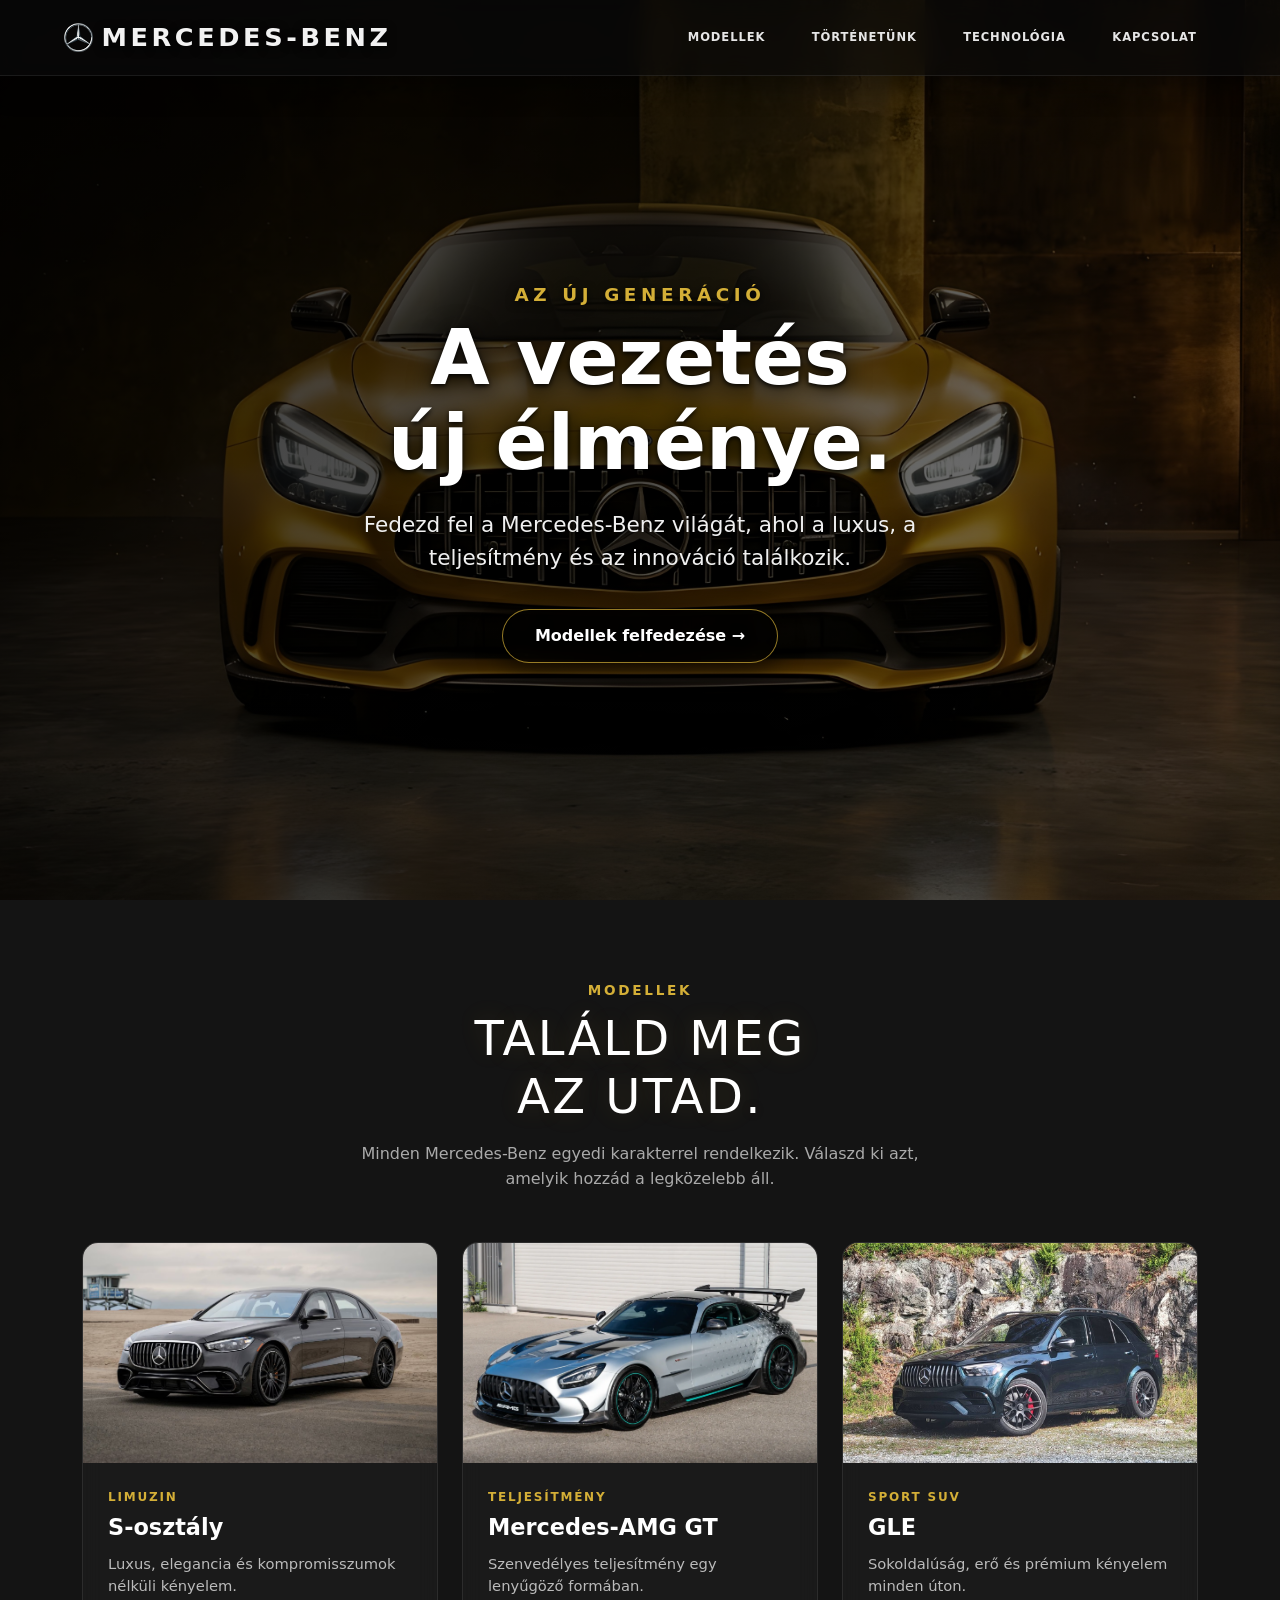
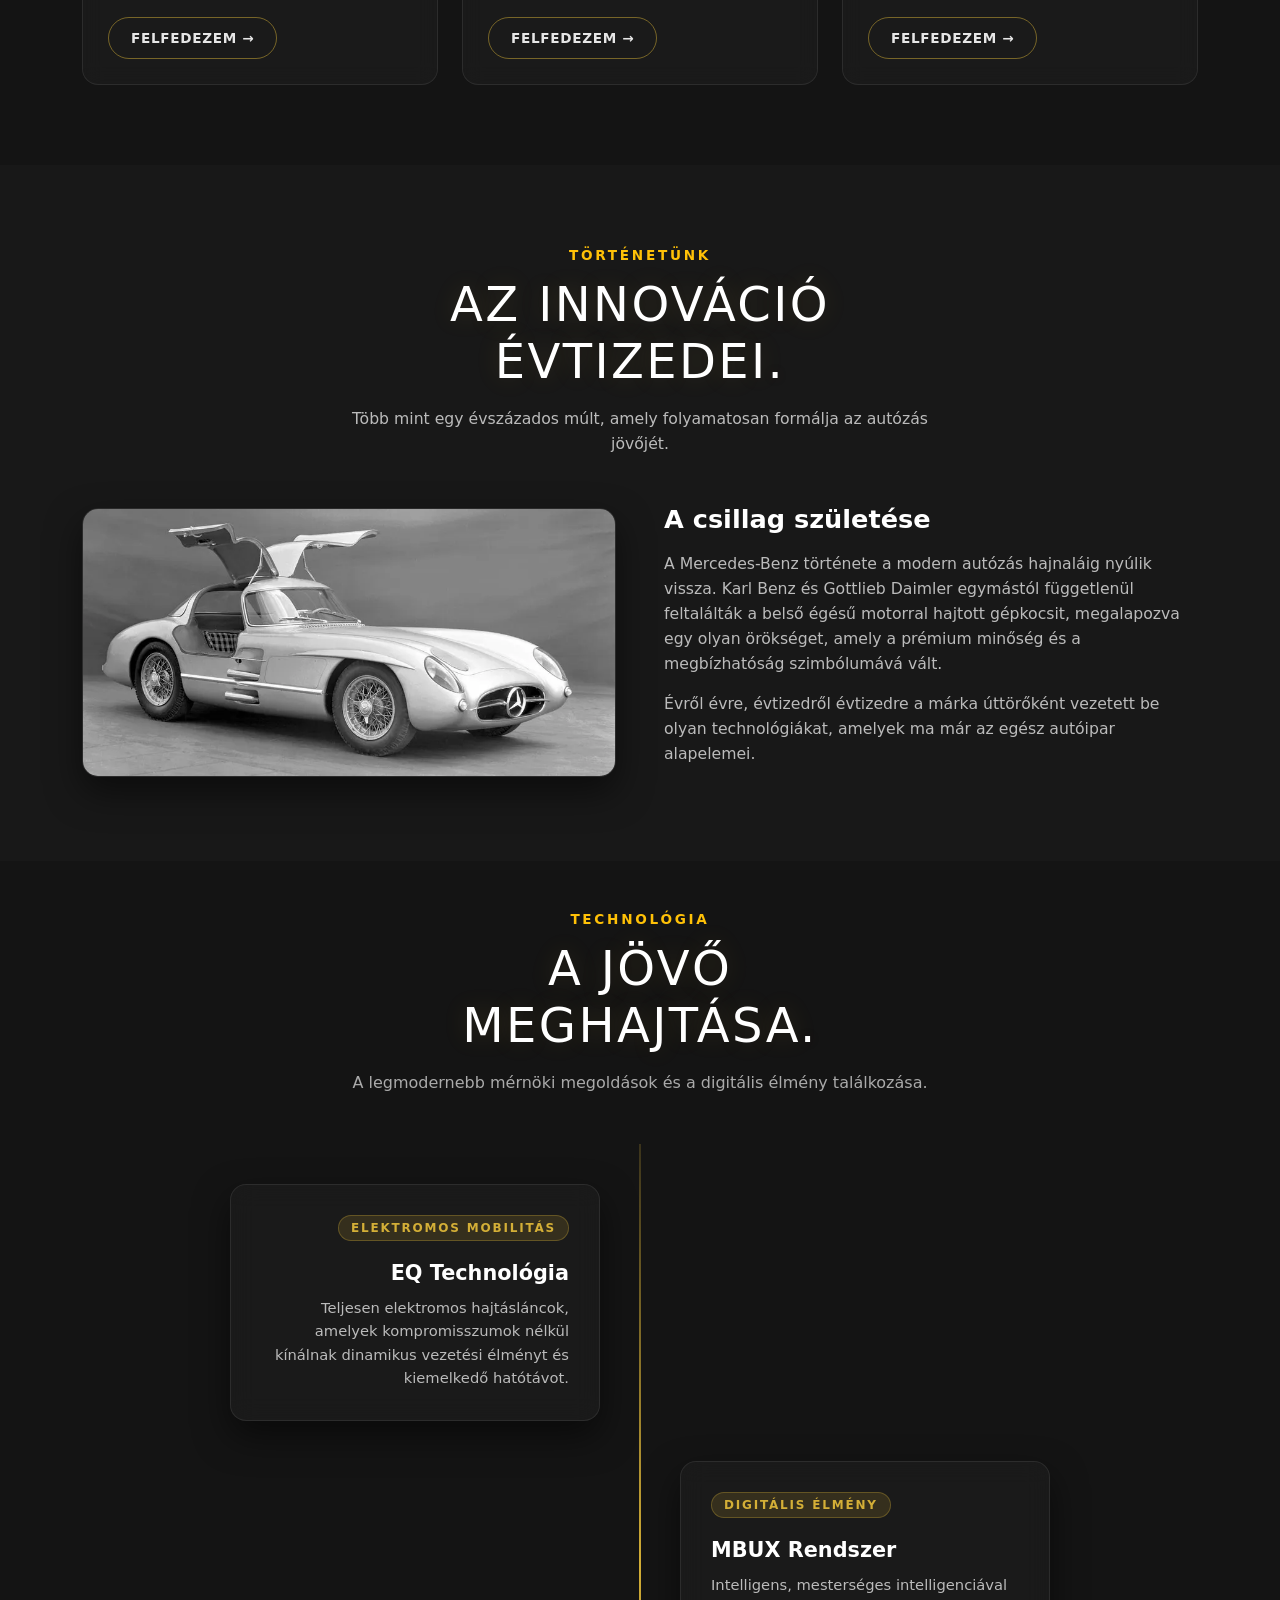
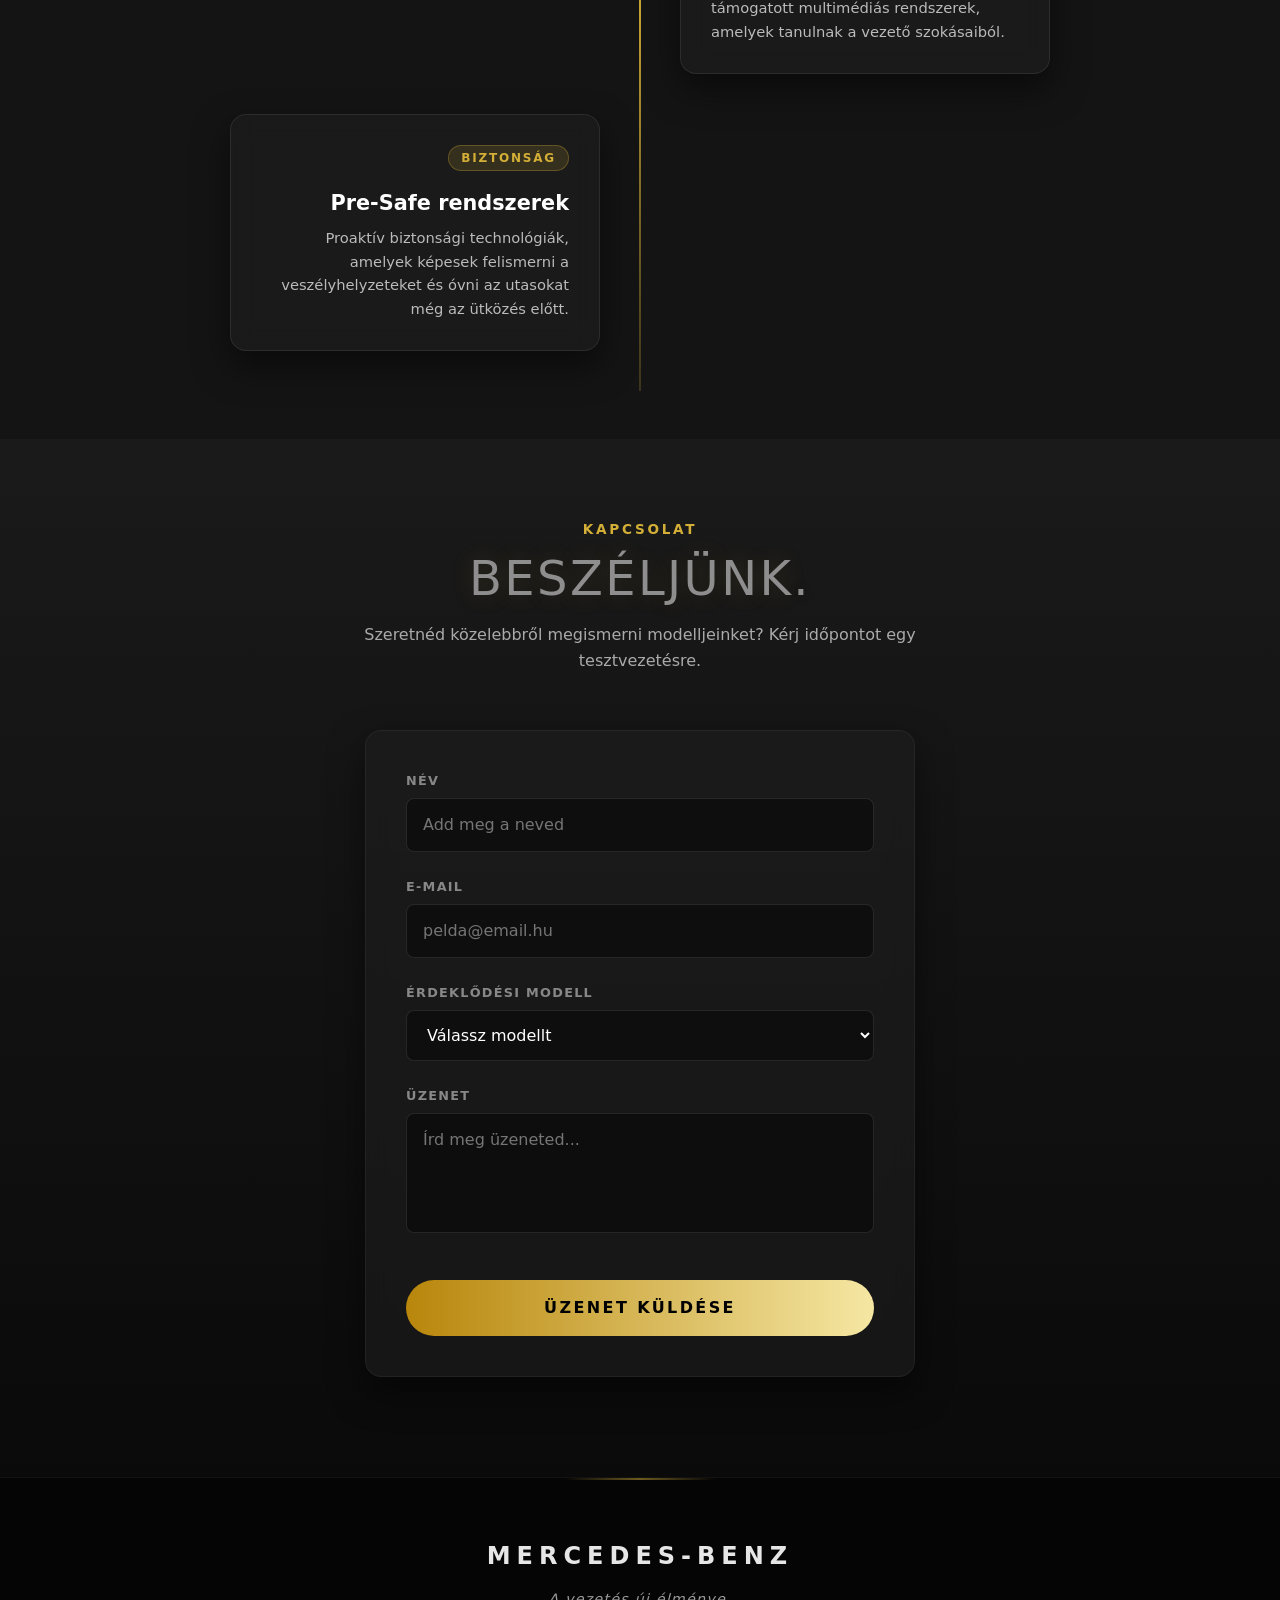
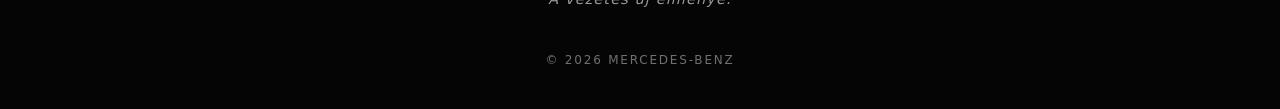
==== commit ec7ffc84: "s-class-html-1" ====
--- a/index.html
+++ b/index.html
@@ -11,7 +11,7 @@
         integrity="sha384-sRIl4kxILFvY47J16cr9ZwB07vP4J8+LH7qKQnuqkuIAvNWLzeN8tE5YBujZqJLB" crossorigin="anonymous">
 </head>
 
-<body>
+<body id="index">
     <header class="top">
         <nav>
             <div class="cim">
--- a/style.css
+++ b/style.css
@@ -1,829 +1,1639 @@
-* {
-    box-sizing: border-box;
-}
-
-body {
-    margin: 0;
-    background: #1a1a1a;
-    color: white;
-    font-family: "Segoe UI", Arial, sans-serif;
-}
-
-.top {
-    position: relative;
-    min-height: 100vh;
-    background: url('images/header_bg\ \(1\).jpg') center/cover no-repeat;
-    display: flex;
-    flex-direction: column;
-    overflow: hidden;
-}
-
-.top::before {
-    content: '';
-    position: absolute;
-    inset: 0;
-    background: linear-gradient(135deg,
-            rgba(0, 0, 0, 0.85) 0%,
-            rgba(0, 0, 0, 0.45) 50%,
-            rgba(0, 0, 0, 0.9) 100%);
-    background-size: 200% 200%;
-    animation: gradientShift 8s ease infinite alternate;
-    z-index: 1;
-}
-
-
-nav,
-.bevezeto {
-    position: relative;
-    z-index: 2;
-}
-
-nav {
-    position: sticky;
-    top: 0;
-    display: flex;
-    justify-content: space-between;
-    align-items: center;
-    flex-wrap: wrap;
-    gap: 1rem;
-    padding: 1rem 5vw;
-    background: rgba(10, 10, 10, 0.65);
-    backdrop-filter: blur(12px);
-    border-bottom: 1px solid rgba(255, 255, 255, 0.08);
-    box-shadow: 0 8px 30px rgba(0, 0, 0, 0.4);
-}
-
-.menu-checkbox {
-    display: none;
-}
-
-.hamburger {
-    display: none;
-    flex-direction: column;
-    justify-content: space-between;
-    width: 30px;
-    height: 21px;
-    cursor: pointer;
-    z-index: 100;
-}
-
-.hamburger span {
-    display: block;
-    height: 2px;
-    width: 100%;
-    background-color: #e6e6e6;
-    border-radius: 2px;
-    transition: all 0.3s ease;
-}
-
-.cim {
-    display: flex;
-    gap: 8px;
-    align-items: center;
-}
-
-.cim img {
-    width: clamp(1.4rem, 2.3vw, 2.1rem);
-    align-self: center;
-}
-
-.cim strong {
-    font-size: clamp(1.2rem, 2vw, 1.9rem);
-    letter-spacing: 0.14em;
-    text-transform: uppercase;
-    color: #f2f2f2;
-    text-shadow: 0 2px 10px rgba(0, 0, 0, 0.8);
-}
-
-.navbar {
-    list-style: none;
-    margin: 0;
-    padding: 0;
-    display: flex;
-    flex-wrap: wrap;
-    gap: 0.5rem;
-    align-items: center;
-}
-
-.navbar li {
-    display: flex;
-}
-
-.navbar a {
-    position: relative;
-    display: inline-flex;
-    align-items: center;
-    justify-content: center;
-    padding: 0.8rem 1.2rem;
-    color: #e6e6e6;
-    text-decoration: none;
-    text-transform: uppercase;
-    letter-spacing: 0.08em;
-    font-size: 0.72rem;
-    font-weight: 700;
-    border-radius: 999px;
-    transition: all 0.25s ease;
-}
-
-.bevezeto {
-    flex: 1;
-    display: flex;
-    flex-direction: column;
-    justify-content: center;
-    align-items: center;
-    text-align: center;
-    padding: 2rem 5vw 4rem;
-}
-
-.bevezeto h1 {
-    font-size: clamp(2.8rem, 6vw, 4.8rem);
-    font-weight: 800;
-    line-height: 1.1;
-    margin: 0.5rem 0 1.5rem;
-    color: #ffffff;
-    text-shadow: 0 4px 25px rgba(0, 0, 0, 0.9), 0 2px 5px rgba(0, 0, 0, 0.9);
-}
-
-.bevezeto .alcim {
-    font-size: clamp(0.85rem, 1.5vw, 1.15rem);
-    letter-spacing: 0.25em;
-    color: #d4af37;
-    margin: 0;
-    font-weight: 700;
-    text-shadow: 0 2px 10px rgba(0, 0, 0, 0.9);
-}
-
-.bevezeto .leiras {
-    font-size: clamp(1.05rem, 2vw, 1.35rem);
-    max-width: 650px;
-    margin-bottom: 2.2rem;
-    color: #f0f0f0;
-    text-shadow: 0 3px 15px rgba(0, 0, 0, 0.9);
-}
-
-.bevezeto a {
-    display: inline-block;
-    text-decoration: none;
-    color: #ffffff;
-    font-weight: 600;
-    transition: all 0.3s ease;
-    border-radius: 999px;
-    padding: 14px 32px;
-    background: rgba(0, 0, 0, 0.4);
-    border: 1px solid rgba(212, 175, 55, 0.7);
-    backdrop-filter: blur(8px);
-    box-shadow: 0 10px 25px rgba(0, 0, 0, 0.5);
-}
-
-.bevezeto a:hover {
-    transform: translateY(-3px) scale(1.05);
-    background: linear-gradient(135deg, #d4af37, #aa820a);
-    color: #000;
-    border-color: #d4af37;
-    box-shadow: 0 12px 30px rgba(212, 175, 55, 0.5);
-}
-
-#modellek {
-    padding: 80px 5vw;
-    background: #141414;
-}
-
-#modellek header {
-    text-align: center;
-    margin-bottom: 50px;
-    max-width: 600px;
-    margin-left: auto;
-    margin-right: auto;
-}
-
-#modellek header p:first-child {
-    color: #d4af37;
-    font-size: 0.85rem;
-    letter-spacing: 0.2em;
-    text-transform: uppercase;
-    font-weight: bold;
-    margin-bottom: 10px;
-}
-
-#modellek header h2 {
-    font-size: clamp(2rem, 4vw, 3rem);
-    margin: 0 0 15px 0;
-    text-transform: uppercase;
-    letter-spacing: 0.05em;
-    text-shadow: 0 0 25px rgba(212, 175, 55, 0.15);
-    color: #ffffff;
-}
-
-#modellek header p:last-child {
-    color: #aaa;
-    line-height: 1.6;
-}
-
-#modellek .card {
-    background: rgba(30, 30, 30, 0.6);
-    border: 1px solid rgba(255, 255, 255, 0.08);
-    border-radius: 16px;
-    overflow: hidden;
-    transition: transform 0.4s ease, box-shadow 0.4s ease, border-color 0.4s ease;
-    backdrop-filter: blur(10px);
-    height: 100%;
-}
-
-#modellek .card:hover {
-    transform: translateY(-8px);
-    box-shadow: 0 20px 40px rgba(0, 0, 0, 0.6);
-    border-color: rgba(212, 175, 55, 0.4);
-}
-
-#modellek .card-img-top {
-    height: 220px;
-    object-fit: cover;
-    transition: transform 0.5s ease;
-}
-
-#modellek .card:hover .card-img-top {
-    transform: scale(1.05);
-}
-
-#modellek .card-body {
-    padding: 25px;
-    display: flex;
-    flex-direction: column;
-}
-
-#modellek .card-body p:first-child {
-    color: #d4af37;
-    font-size: 0.75rem;
-    letter-spacing: 0.15em;
-    text-transform: uppercase;
-    font-weight: 700;
-    margin-bottom: 8px;
-}
-
-#modellek .card-title {
-    color: #ffffff;
-    font-size: 1.4rem;
-    font-weight: 700;
-    margin-bottom: 12px;
-}
-
-#modellek .card-text {
-    color: #bbb;
-    font-size: 0.92rem;
-    line-height: 1.5;
-    margin-bottom: 20px;
-    flex-grow: 1;
-}
-
-#modellek .btn-primary {
-    background: transparent;
-    color: #e6e6e6;
-    border: 1px solid rgba(212, 175, 55, 0.5);
-    border-radius: 999px;
-    padding: 10px 22px;
-    font-size: 0.85rem;
-    font-weight: 700;
-    letter-spacing: 0.05em;
-    text-transform: uppercase;
-    transition: all 0.3s ease;
-    align-self: flex-start;
-}
-
-#modellek .btn-primary:hover,
-#modellek .btn-primary:focus {
-    background: linear-gradient(90deg, #b8860b, #f5e7a3);
-    color: #000;
-    border-color: transparent;
-    box-shadow: 0 5px 15px rgba(212, 175, 55, 0.3);
-    transform: scale(1.02);
-}
-
-#tortenet {
-    padding: 80px 5vw;
-    background: #181818;
-}
-
-#tortenet header {
-    text-align: center;
-    margin-bottom: 50px;
-    max-width: 600px;
-    margin-left: auto;
-    margin-right: auto;
-}
-
-#tortenet header p:first-child {
-    color: #d4af37;
-    font-size: 0.85rem;
-    letter-spacing: 0.2em;
-    text-transform: uppercase;
-    font-weight: bold;
-    margin-bottom: 10px;
-}
-
-#tortenet header h2 {
-    font-size: clamp(2rem, 4vw, 3rem);
-    margin: 0 0 15px 0;
-    text-transform: uppercase;
-    letter-spacing: 0.05em;
-    text-shadow: 0 0 25px rgba(212, 175, 55, 0.15);
-    color: #ffffff;
-}
-
-#tortenet header p:last-child {
-    color: #aaa;
-    line-height: 1.6;
-}
-
-#tortenet img {
-    width: 100%;
-    height: auto;
-    object-fit: contain;
-    border-radius: 16px;
-    border: 1px solid rgba(255, 255, 255, 0.08);
-    box-shadow: 0 15px 35px rgba(0, 0, 0, 0.5);
-    transition: transform 0.4s ease;
-}
-
-#tortenet img:hover {
-    transform: scale(1.02);
-}
-
-#tortenet h3 {
-    color: #ffffff;
-    font-size: 1.6rem;
-    font-weight: 700;
-    margin-bottom: 15px;
-}
-
-#tortenet p.text-muted {
-    color: #bbb !important;
-    font-size: 0.98rem;
-    line-height: 1.6;
-    margin-bottom: 15px;
-}
-
-
-#technologia {
-    padding: 80px 5vw;
-    background: #141414;
-}
-
-#technologia header {
-    text-align: center;
-    margin-bottom: 50px;
-    max-width: 600px;
-    margin-left: auto;
-    margin-right: auto;
-}
-
-#technologia header p:first-child {
-    color: #d4af37;
-    font-size: 0.85rem;
-    letter-spacing: 0.2em;
-    text-transform: uppercase;
-    font-weight: bold;
-    margin-bottom: 10px;
-}
-
-#technologia header h2 {
-    font-size: clamp(2rem, 4vw, 3rem);
-    margin: 0 0 15px 0;
-    text-transform: uppercase;
-    letter-spacing: 0.05em;
-    text-shadow: 0 0 25px rgba(212, 175, 55, 0.15);
-    color: #ffffff;
-}
-
-#technologia header p:last-child {
-    color: #aaa;
-    line-height: 1.6;
-}
-
-.timeline {
-    position: relative;
-    max-width: 900px;
-    margin: 0 auto;
-    padding: 20px 0;
-}
-
-.timeline::before {
-    content: '';
-    position: absolute;
-    top: 0;
-    bottom: 0;
-    left: 50%;
-    width: 2px;
-    background: linear-gradient(180deg, rgba(212, 175, 55, 0.2), #d4af37, rgba(212, 175, 55, 0.2));
-    transform: translateX(-50%);
-}
-
-.timeline-item {
-    padding: 20px 40px;
-    position: relative;
-    width: 50%;
-}
-
-.timeline-item:nth-child(odd) {
-    left: 0;
-    text-align: right;
-}
-
-.timeline-item:nth-child(even) {
-    left: 50%;
-    text-align: left;
-}
-
-.timeline-content {
-    padding: 30px;
-    background: rgba(30, 30, 30, 0.6);
-    border: 1px solid rgba(255, 255, 255, 0.08);
-    border-radius: 16px;
-    backdrop-filter: blur(12px);
-    box-shadow: 0 15px 35px rgba(0, 0, 0, 0.5);
-    transition: transform 0.4s ease, box-shadow 0.4s ease, border-color 0.4s ease;
-}
-
-.timeline-content:hover {
-    transform: translateY(-5px);
-    box-shadow: 0 20px 40px rgba(0, 0, 0, 0.7);
-    border-color: rgba(212, 175, 55, 0.4);
-}
-
-.timeline-content .badge {
-    background: rgba(212, 175, 55, 0.15) !important;
-    color: #d4af37 !important;
-    border: 1px solid rgba(212, 175, 55, 0.3);
-    font-size: 0.75rem;
-    letter-spacing: 0.15em;
-    text-transform: uppercase;
-    padding: 6px 12px;
-    border-radius: 999px;
-    font-weight: 700;
-}
-
-.timeline-content h4 {
-    color: #ffffff;
-    font-size: 1.3rem;
-    font-weight: 700;
-    margin: 12px 0 10px 0;
-}
-
-.timeline-content p {
-    color: #bbb;
-    font-size: 0.92rem;
-    line-height: 1.6;
-    margin: 0;
-}
-
-
-
-#kapcsolat {
-    padding: 80px 5vw 100px 5vw;
-    display: flex;
-    flex-direction: column;
-    align-items: center;
-    background: linear-gradient(180deg, #1a1a1a, #0a0a0a);
-}
-
-#kapcsolat header {
-    text-align: center;
-    margin-bottom: 40px;
-    max-width: 600px;
-}
-
-#kapcsolat header p:first-child {
-    color: #d4af37;
-    font-size: 0.85rem;
-    letter-spacing: 0.2em;
-    text-transform: uppercase;
-    font-weight: bold;
-    margin-bottom: 10px;
-}
-
-#kapcsolat header h2 {
-    color: #8e8e8e;
-    font-size: clamp(2rem, 4vw, 3rem);
-    margin: 0 0 15px 0;
-    text-transform: uppercase;
-    letter-spacing: 0.05em;
-    text-shadow: 0 0 25px rgba(212, 175, 55, 0.15);
-}
-
-#kapcsolat header p:last-child {
-    color: #aaa;
-    line-height: 1.6;
-}
-
-#kapcsolat form {
-    width: 100%;
-    max-width: 550px;
-    background: rgba(30, 30, 30, 0.6);
-    padding: 40px;
-    border-radius: 16px;
-    border: 1px solid rgba(255, 255, 255, 0.05);
-    box-shadow: 0 15px 35px rgba(0, 0, 0, 0.5);
-    backdrop-filter: blur(12px);
-    transition: transform 0.4s ease, box-shadow 0.4s ease;
-}
-
-#kapcsolat form:hover {
-    transform: translateY(-5px);
-    box-shadow: 0 20px 45px rgba(0, 0, 0, 0.7);
-}
-
-#kapcsolat form div {
-    margin-bottom: 25px;
-    position: relative;
-}
-
-#kapcsolat label {
-    display: block;
-    margin-bottom: 8px;
-    font-size: 0.8rem;
-    color: #888;
-    text-transform: uppercase;
-    letter-spacing: 0.1em;
-    font-weight: bold;
-    transition: color 0.3s ease, transform 0.3s ease;
-}
-
-#kapcsolat input,
-#kapcsolat select,
-#kapcsolat textarea {
-    width: 100%;
-    padding: 14px 16px;
-    background: rgba(0, 0, 0, 0.4);
-    border: 1px solid rgba(255, 255, 255, 0.1);
-    border-radius: 8px;
-    color: white;
-    font-family: inherit;
-    font-size: 1rem;
-    box-sizing: border-box;
-    transition: all 0.3s ease;
-}
-
-#kapcsolat textarea {
-    min-height: 120px;
-    resize: none;
-}
-
-#kapcsolat input:focus,
-#kapcsolat select:focus,
-#kapcsolat textarea:focus {
-    outline: none;
-    border-color: #d4af37;
-    background: rgba(0, 0, 0, 0.7);
-    box-shadow: 0 0 15px rgba(212, 175, 55, 0.2);
-    transform: scale(1.01);
-}
-
-#kapcsolat form div:focus-within label {
-    color: #d4af37;
-}
-
-#kapcsolat button {
-    width: 100%;
-    padding: 16px;
-    margin-top: 15px;
-    background: linear-gradient(90deg, #b8860b, #f5e7a3, #b8860b);
-    background-size: 200% auto;
-    color: #000;
-    border: none;
-    border-radius: 999px;
-    font-size: 1rem;
-    font-weight: 800;
-    text-transform: uppercase;
-    letter-spacing: 0.15em;
-    cursor: pointer;
-    transition: all 0.4s ease;
-    animation: shineButton 4s infinite linear;
-}
-
-#kapcsolat button:hover {
-    transform: scale(1.03);
-    box-shadow: 0 10px 25px rgba(212, 175, 55, 0.4);
-    color: #111;
-}
-
-#kapcsolat button:active {
-    transform: scale(0.98);
-}
-
-
-footer {
-    background: #050505;
-    padding: 60px 20px 40px;
-    text-align: center;
-    border-top: 1px solid rgba(255, 255, 255, 0.05);
-    position: relative;
-    display: flex;
-    flex-direction: column;
-    align-items: center;
-    gap: 15px;
-    overflow: hidden;
-}
-
-footer::before {
-    content: "";
-    position: absolute;
-    top: 0;
-    left: 50%;
-    transform: translateX(-50%);
-    width: 150px;
-    height: 2px;
-    background: linear-gradient(90deg, transparent, #d4af37, transparent);
-    transition: width 0.5s ease, opacity 0.5s ease;
-    opacity: 0.5;
-}
-
-footer:hover::before {
-    width: 300px;
-    opacity: 1;
-}
-
-footer div strong {
-    font-size: clamp(1.2rem, 2vw, 1.5rem);
-    letter-spacing: 0.25em;
-    text-transform: uppercase;
-    color: #e6e6e6;
-    display: inline-block;
-    cursor: default;
-    transition: all 0.4s ease;
-}
-
-footer div strong:hover {
-    color: #d4af37;
-    text-shadow: 0 0 20px rgba(212, 175, 55, 0.5);
-    transform: scale(1.05);
-}
-
-footer p {
-    margin: 0;
-    color: #777;
-    font-size: 0.9rem;
-    letter-spacing: 0.08em;
-    transition: color 0.3s ease;
-}
-
-footer p:first-of-type {
-    font-style: italic;
-    color: #999;
-}
-
-footer p:last-child {
-    font-size: 0.75rem;
-    margin-top: 25px;
-    color: #707070;
-    text-transform: uppercase;
-    letter-spacing: 0.15em;
-}
-
-footer p:hover {
-    color: #ccc;
-}
-
-
-@media (min-width: 769px) {
-    .navbar a::after {
+#index {
+
+    * {
+        box-sizing: border-box;
+    }
+
+    body {
+        margin: 0;
+        background: #1a1a1a;
+        color: white;
+        font-family: "Segoe UI", Arial, sans-serif;
+    }
+
+    .top {
+        position: relative;
+        min-height: 100vh;
+        background: url('images/header_bg\ \(1\).jpg') center/cover no-repeat;
+        display: flex;
+        flex-direction: column;
+        overflow: hidden;
+    }
+
+    .top::before {
+        content: '';
+        position: absolute;
+        inset: 0;
+        background: linear-gradient(135deg,
+                rgba(0, 0, 0, 0.85) 0%,
+                rgba(0, 0, 0, 0.45) 50%,
+                rgba(0, 0, 0, 0.9) 100%);
+        background-size: 200% 200%;
+        animation: gradientShift 8s ease infinite alternate;
+        z-index: 1;
+    }
+
+
+    nav,
+    .bevezeto {
+        position: relative;
+        z-index: 2;
+    }
+
+    nav {
+        position: sticky;
+        top: 0;
+        display: flex;
+        justify-content: space-between;
+        align-items: center;
+        flex-wrap: wrap;
+        gap: 1rem;
+        padding: 1rem 5vw;
+        background: rgba(10, 10, 10, 0.65);
+        backdrop-filter: blur(12px);
+        border-bottom: 1px solid rgba(255, 255, 255, 0.08);
+        box-shadow: 0 8px 30px rgba(0, 0, 0, 0.4);
+    }
+
+    .menu-checkbox {
+        display: none;
+    }
+
+    .hamburger {
+        display: none;
+        flex-direction: column;
+        justify-content: space-between;
+        width: 30px;
+        height: 21px;
+        cursor: pointer;
+        z-index: 100;
+    }
+
+    .hamburger span {
+        display: block;
+        height: 2px;
+        width: 100%;
+        background-color: #e6e6e6;
+        border-radius: 2px;
+        transition: all 0.3s ease;
+    }
+
+    .cim {
+        display: flex;
+        gap: 8px;
+        align-items: center;
+    }
+
+    .cim img {
+        width: clamp(1.4rem, 2.3vw, 2.1rem);
+        align-self: center;
+    }
+
+    .cim strong {
+        font-size: clamp(1.2rem, 2vw, 1.9rem);
+        letter-spacing: 0.14em;
+        text-transform: uppercase;
+        color: #f2f2f2;
+        text-shadow: 0 2px 10px rgba(0, 0, 0, 0.8);
+    }
+
+    .navbar {
+        list-style: none;
+        margin: 0;
+        padding: 0;
+        display: flex;
+        flex-wrap: wrap;
+        gap: 0.5rem;
+        align-items: center;
+    }
+
+    .navbar li {
+        display: flex;
+    }
+
+    .navbar a {
+        position: relative;
+        display: inline-flex;
+        align-items: center;
+        justify-content: center;
+        padding: 0.8rem 1.2rem;
+        color: #e6e6e6;
+        text-decoration: none;
+        text-transform: uppercase;
+        letter-spacing: 0.08em;
+        font-size: 0.72rem;
+        font-weight: 700;
+        border-radius: 999px;
+        transition: all 0.25s ease;
+    }
+
+    .bevezeto {
+        flex: 1;
+        display: flex;
+        flex-direction: column;
+        justify-content: center;
+        align-items: center;
+        text-align: center;
+        padding: 2rem 5vw 4rem;
+    }
+
+    .bevezeto h1 {
+        font-size: clamp(2.8rem, 6vw, 4.8rem);
+        font-weight: 800;
+        line-height: 1.1;
+        margin: 0.5rem 0 1.5rem;
+        color: #ffffff;
+        text-shadow: 0 4px 25px rgba(0, 0, 0, 0.9), 0 2px 5px rgba(0, 0, 0, 0.9);
+    }
+
+    .bevezeto .alcim {
+        font-size: clamp(0.85rem, 1.5vw, 1.15rem);
+        letter-spacing: 0.25em;
+        color: #d4af37;
+        margin: 0;
+        font-weight: 700;
+        text-shadow: 0 2px 10px rgba(0, 0, 0, 0.9);
+    }
+
+    .bevezeto .leiras {
+        font-size: clamp(1.05rem, 2vw, 1.35rem);
+        max-width: 650px;
+        margin-bottom: 2.2rem;
+        color: #f0f0f0;
+        text-shadow: 0 3px 15px rgba(0, 0, 0, 0.9);
+    }
+
+    .bevezeto a {
+        display: inline-block;
+        text-decoration: none;
+        color: #ffffff;
+        font-weight: 600;
+        transition: all 0.3s ease;
+        border-radius: 999px;
+        padding: 14px 32px;
+        background: rgba(0, 0, 0, 0.4);
+        border: 1px solid rgba(212, 175, 55, 0.7);
+        backdrop-filter: blur(8px);
+        box-shadow: 0 10px 25px rgba(0, 0, 0, 0.5);
+    }
+
+    .bevezeto a:hover {
+        transform: translateY(-3px) scale(1.05);
+        background: linear-gradient(135deg, #d4af37, #aa820a);
+        color: #000;
+        border-color: #d4af37;
+        box-shadow: 0 12px 30px rgba(212, 175, 55, 0.5);
+    }
+
+    #modellek {
+        padding: 80px 5vw;
+        background: #141414;
+    }
+
+    #modellek header {
+        text-align: center;
+        margin-bottom: 50px;
+        max-width: 600px;
+        margin-left: auto;
+        margin-right: auto;
+    }
+
+    #modellek header p:first-child {
+        color: #d4af37;
+        font-size: 0.85rem;
+        letter-spacing: 0.2em;
+        text-transform: uppercase;
+        font-weight: bold;
+        margin-bottom: 10px;
+    }
+
+    #modellek header h2 {
+        font-size: clamp(2rem, 4vw, 3rem);
+        margin: 0 0 15px 0;
+        text-transform: uppercase;
+        letter-spacing: 0.05em;
+        text-shadow: 0 0 25px rgba(212, 175, 55, 0.15);
+        color: #ffffff;
+    }
+
+    #modellek header p:last-child {
+        color: #aaa;
+        line-height: 1.6;
+    }
+
+    #modellek .card {
+        background: rgba(30, 30, 30, 0.6);
+        border: 1px solid rgba(255, 255, 255, 0.08);
+        border-radius: 16px;
+        overflow: hidden;
+        transition: transform 0.4s ease, box-shadow 0.4s ease, border-color 0.4s ease;
+        backdrop-filter: blur(10px);
+        height: 100%;
+    }
+
+    #modellek .card:hover {
+        transform: translateY(-8px);
+        box-shadow: 0 20px 40px rgba(0, 0, 0, 0.6);
+        border-color: rgba(212, 175, 55, 0.4);
+    }
+
+    #modellek .card-img-top {
+        height: 220px;
+        object-fit: cover;
+        transition: transform 0.5s ease;
+    }
+
+    #modellek .card:hover .card-img-top {
+        transform: scale(1.05);
+    }
+
+    #modellek .card-body {
+        padding: 25px;
+        display: flex;
+        flex-direction: column;
+    }
+
+    #modellek .card-body p:first-child {
+        color: #d4af37;
+        font-size: 0.75rem;
+        letter-spacing: 0.15em;
+        text-transform: uppercase;
+        font-weight: 700;
+        margin-bottom: 8px;
+    }
+
+    #modellek .card-title {
+        color: #ffffff;
+        font-size: 1.4rem;
+        font-weight: 700;
+        margin-bottom: 12px;
+    }
+
+    #modellek .card-text {
+        color: #bbb;
+        font-size: 0.92rem;
+        line-height: 1.5;
+        margin-bottom: 20px;
+        flex-grow: 1;
+    }
+
+    #modellek .btn-primary {
+        background: transparent;
+        color: #e6e6e6;
+        border: 1px solid rgba(212, 175, 55, 0.5);
+        border-radius: 999px;
+        padding: 10px 22px;
+        font-size: 0.85rem;
+        font-weight: 700;
+        letter-spacing: 0.05em;
+        text-transform: uppercase;
+        transition: all 0.3s ease;
+        align-self: flex-start;
+    }
+
+    #modellek .btn-primary:hover,
+    #modellek .btn-primary:focus {
+        background: linear-gradient(90deg, #b8860b, #f5e7a3);
+        color: #000;
+        border-color: transparent;
+        box-shadow: 0 5px 15px rgba(212, 175, 55, 0.3);
+        transform: scale(1.02);
+    }
+
+    #tortenet {
+        padding: 80px 5vw;
+        background: #181818;
+    }
+
+    #tortenet header {
+        text-align: center;
+        margin-bottom: 50px;
+        max-width: 600px;
+        margin-left: auto;
+        margin-right: auto;
+    }
+
+    #tortenet header p:first-child {
+        color: #d4af37;
+        font-size: 0.85rem;
+        letter-spacing: 0.2em;
+        text-transform: uppercase;
+        font-weight: bold;
+        margin-bottom: 10px;
+    }
+
+    #tortenet header h2 {
+        font-size: clamp(2rem, 4vw, 3rem);
+        margin: 0 0 15px 0;
+        text-transform: uppercase;
+        letter-spacing: 0.05em;
+        text-shadow: 0 0 25px rgba(212, 175, 55, 0.15);
+        color: #ffffff;
+    }
+
+    #tortenet header p:last-child {
+        color: #aaa;
+        line-height: 1.6;
+    }
+
+    #tortenet img {
+        width: 100%;
+        height: auto;
+        object-fit: contain;
+        border-radius: 16px;
+        border: 1px solid rgba(255, 255, 255, 0.08);
+        box-shadow: 0 15px 35px rgba(0, 0, 0, 0.5);
+        transition: transform 0.4s ease;
+    }
+
+    #tortenet img:hover {
+        transform: scale(1.02);
+    }
+
+    #tortenet h3 {
+        color: #ffffff;
+        font-size: 1.6rem;
+        font-weight: 700;
+        margin-bottom: 15px;
+    }
+
+    #tortenet p.text-muted {
+        color: #bbb !important;
+        font-size: 0.98rem;
+        line-height: 1.6;
+        margin-bottom: 15px;
+    }
+
+
+    #technologia {
+        padding: 80px 5vw;
+        background: #141414;
+    }
+
+    #technologia header {
+        text-align: center;
+        margin-bottom: 50px;
+        max-width: 600px;
+        margin-left: auto;
+        margin-right: auto;
+    }
+
+    #technologia header p:first-child {
+        color: #d4af37;
+        font-size: 0.85rem;
+        letter-spacing: 0.2em;
+        text-transform: uppercase;
+        font-weight: bold;
+        margin-bottom: 10px;
+    }
+
+    #technologia header h2 {
+        font-size: clamp(2rem, 4vw, 3rem);
+        margin: 0 0 15px 0;
+        text-transform: uppercase;
+        letter-spacing: 0.05em;
+        text-shadow: 0 0 25px rgba(212, 175, 55, 0.15);
+        color: #ffffff;
+    }
+
+    #technologia header p:last-child {
+        color: #aaa;
+        line-height: 1.6;
+    }
+
+    .timeline {
+        position: relative;
+        max-width: 900px;
+        margin: 0 auto;
+        padding: 20px 0;
+    }
+
+    .timeline::before {
+        content: '';
+        position: absolute;
+        top: 0;
+        bottom: 0;
+        left: 50%;
+        width: 2px;
+        background: linear-gradient(180deg, rgba(212, 175, 55, 0.2), #d4af37, rgba(212, 175, 55, 0.2));
+        transform: translateX(-50%);
+    }
+
+    .timeline-item {
+        padding: 20px 40px;
+        position: relative;
+        width: 50%;
+    }
+
+    .timeline-item:nth-child(odd) {
+        left: 0;
+        text-align: right;
+    }
+
+    .timeline-item:nth-child(even) {
+        left: 50%;
+        text-align: left;
+    }
+
+    .timeline-content {
+        padding: 30px;
+        background: rgba(30, 30, 30, 0.6);
+        border: 1px solid rgba(255, 255, 255, 0.08);
+        border-radius: 16px;
+        backdrop-filter: blur(12px);
+        box-shadow: 0 15px 35px rgba(0, 0, 0, 0.5);
+        transition: transform 0.4s ease, box-shadow 0.4s ease, border-color 0.4s ease;
+    }
+
+    .timeline-content:hover {
+        transform: translateY(-5px);
+        box-shadow: 0 20px 40px rgba(0, 0, 0, 0.7);
+        border-color: rgba(212, 175, 55, 0.4);
+    }
+
+    .timeline-content .badge {
+        background: rgba(212, 175, 55, 0.15) !important;
+        color: #d4af37 !important;
+        border: 1px solid rgba(212, 175, 55, 0.3);
+        font-size: 0.75rem;
+        letter-spacing: 0.15em;
+        text-transform: uppercase;
+        padding: 6px 12px;
+        border-radius: 999px;
+        font-weight: 700;
+    }
+
+    .timeline-content h4 {
+        color: #ffffff;
+        font-size: 1.3rem;
+        font-weight: 700;
+        margin: 12px 0 10px 0;
+    }
+
+    .timeline-content p {
+        color: #bbb;
+        font-size: 0.92rem;
+        line-height: 1.6;
+        margin: 0;
+    }
+
+
+
+    #kapcsolat {
+        padding: 80px 5vw 100px 5vw;
+        display: flex;
+        flex-direction: column;
+        align-items: center;
+        background: linear-gradient(180deg, #1a1a1a, #0a0a0a);
+    }
+
+    #kapcsolat header {
+        text-align: center;
+        margin-bottom: 40px;
+        max-width: 600px;
+    }
+
+    #kapcsolat header p:first-child {
+        color: #d4af37;
+        font-size: 0.85rem;
+        letter-spacing: 0.2em;
+        text-transform: uppercase;
+        font-weight: bold;
+        margin-bottom: 10px;
+    }
+
+    #kapcsolat header h2 {
+        color: #8e8e8e;
+        font-size: clamp(2rem, 4vw, 3rem);
+        margin: 0 0 15px 0;
+        text-transform: uppercase;
+        letter-spacing: 0.05em;
+        text-shadow: 0 0 25px rgba(212, 175, 55, 0.15);
+    }
+
+    #kapcsolat header p:last-child {
+        color: #aaa;
+        line-height: 1.6;
+    }
+
+    #kapcsolat form {
+        width: 100%;
+        max-width: 550px;
+        background: rgba(30, 30, 30, 0.6);
+        padding: 40px;
+        border-radius: 16px;
+        border: 1px solid rgba(255, 255, 255, 0.05);
+        box-shadow: 0 15px 35px rgba(0, 0, 0, 0.5);
+        backdrop-filter: blur(12px);
+        transition: transform 0.4s ease, box-shadow 0.4s ease;
+    }
+
+    #kapcsolat form:hover {
+        transform: translateY(-5px);
+        box-shadow: 0 20px 45px rgba(0, 0, 0, 0.7);
+    }
+
+    #kapcsolat form div {
+        margin-bottom: 25px;
+        position: relative;
+    }
+
+    #kapcsolat label {
+        display: block;
+        margin-bottom: 8px;
+        font-size: 0.8rem;
+        color: #888;
+        text-transform: uppercase;
+        letter-spacing: 0.1em;
+        font-weight: bold;
+        transition: color 0.3s ease, transform 0.3s ease;
+    }
+
+    #kapcsolat input,
+    #kapcsolat select,
+    #kapcsolat textarea {
+        width: 100%;
+        padding: 14px 16px;
+        background: rgba(0, 0, 0, 0.4);
+        border: 1px solid rgba(255, 255, 255, 0.1);
+        border-radius: 8px;
+        color: white;
+        font-family: inherit;
+        font-size: 1rem;
+        box-sizing: border-box;
+        transition: all 0.3s ease;
+    }
+
+    #kapcsolat textarea {
+        min-height: 120px;
+        resize: none;
+    }
+
+    #kapcsolat input:focus,
+    #kapcsolat select:focus,
+    #kapcsolat textarea:focus {
+        outline: none;
+        border-color: #d4af37;
+        background: rgba(0, 0, 0, 0.7);
+        box-shadow: 0 0 15px rgba(212, 175, 55, 0.2);
+        transform: scale(1.01);
+    }
+
+    #kapcsolat form div:focus-within label {
+        color: #d4af37;
+    }
+
+    #kapcsolat button {
+        width: 100%;
+        padding: 16px;
+        margin-top: 15px;
+        background: linear-gradient(90deg, #b8860b, #f5e7a3, #b8860b);
+        background-size: 200% auto;
+        color: #000;
+        border: none;
+        border-radius: 999px;
+        font-size: 1rem;
+        font-weight: 800;
+        text-transform: uppercase;
+        letter-spacing: 0.15em;
+        cursor: pointer;
+        transition: all 0.4s ease;
+        animation: shineButton 4s infinite linear;
+    }
+
+    #kapcsolat button:hover {
+        transform: scale(1.03);
+        box-shadow: 0 10px 25px rgba(212, 175, 55, 0.4);
+        color: #111;
+    }
+
+    #kapcsolat button:active {
+        transform: scale(0.98);
+    }
+
+
+    footer {
+        background: #050505;
+        padding: 60px 20px 40px;
+        text-align: center;
+        border-top: 1px solid rgba(255, 255, 255, 0.05);
+        position: relative;
+        display: flex;
+        flex-direction: column;
+        align-items: center;
+        gap: 15px;
+        overflow: hidden;
+    }
+
+    footer::before {
         content: "";
         position: absolute;
-        left: 1.1rem;
-        right: 1.1rem;
-        bottom: 0.55rem;
+        top: 0;
+        left: 50%;
+        transform: translateX(-50%);
+        width: 150px;
         height: 2px;
-        background: linear-gradient(90deg, #d4af37, #f5e7a3);
-        transform: scaleX(0);
-        transform-origin: center;
-        transition: transform 0.25s ease;
-    }
-
-    .navbar a:hover,
-    .navbar a:focus-visible {
-        background: rgba(255, 255, 255, 0.1);
+        background: linear-gradient(90deg, transparent, #d4af37, transparent);
+        transition: width 0.5s ease, opacity 0.5s ease;
+        opacity: 0.5;
+    }
+
+    footer:hover::before {
+        width: 300px;
+        opacity: 1;
+    }
+
+    footer div strong {
+        font-size: clamp(1.2rem, 2vw, 1.5rem);
+        letter-spacing: 0.25em;
+        text-transform: uppercase;
+        color: #e6e6e6;
+        display: inline-block;
+        cursor: default;
+        transition: all 0.4s ease;
+    }
+
+    footer div strong:hover {
+        color: #d4af37;
+        text-shadow: 0 0 20px rgba(212, 175, 55, 0.5);
+        transform: scale(1.05);
+    }
+
+    footer p {
+        margin: 0;
+        color: #777;
+        font-size: 0.9rem;
+        letter-spacing: 0.08em;
+        transition: color 0.3s ease;
+    }
+
+    footer p:first-of-type {
+        font-style: italic;
+        color: #999;
+    }
+
+    footer p:last-child {
+        font-size: 0.75rem;
+        margin-top: 25px;
+        color: #707070;
+        text-transform: uppercase;
+        letter-spacing: 0.15em;
+    }
+
+    footer p:hover {
+        color: #ccc;
+    }
+
+
+    @media (min-width: 769px) {
+        .navbar a::after {
+            content: "";
+            position: absolute;
+            left: 1.1rem;
+            right: 1.1rem;
+            bottom: 0.55rem;
+            height: 2px;
+            background: linear-gradient(90deg, #d4af37, #f5e7a3);
+            transform: scaleX(0);
+            transform-origin: center;
+            transition: transform 0.25s ease;
+        }
+
+        .navbar a:hover,
+        .navbar a:focus-visible {
+            background: rgba(255, 255, 255, 0.1);
+            color: white;
+            box-shadow: inset 0 0 0 1px rgba(212, 175, 55, 0.4);
+            outline: none;
+        }
+
+        .navbar a:hover::after,
+        .navbar a:focus-visible::after {
+            transform: scaleX(1);
+        }
+
+    }
+
+    @media (max-width: 768px) {
+        .hamburger {
+            display: flex;
+        }
+
+        .navbar {
+            position: absolute;
+            top: 100%;
+            left: 0;
+            width: 100%;
+            flex-direction: column;
+            align-items: center;
+            padding: 0 !important;
+            max-height: 0 !important;
+            overflow: hidden;
+            border-bottom: none !important;
+            box-shadow: none !important;
+            visibility: hidden;
+            transition: max-height 0.4s ease, padding 0.4s ease, visibility 0.4s ease;
+        }
+
+        .navbar li {
+            width: 100%;
+            text-align: center;
+            display: flex;
+            justify-content: center;
+            border: 1px solid rgba(212, 175, 55, 0.7);
+            ;
+            border-radius: 999px;
+        }
+
+        .navbar a {
+            display: inline-block;
+            padding: 15px 0;
+            font-size: 1rem;
+            text-align: center;
+        }
+
+        .menu-checkbox:checked~.navbar {
+            max-height: 400px !important;
+            padding: 10px 0 20px 0 !important;
+            visibility: visible;
+        }
+
+        .menu-checkbox:checked~.hamburger span:nth-child(1) {
+            transform: translateY(9.5px) rotate(45deg);
+            background-color: #d4af37;
+        }
+
+        .menu-checkbox:checked~.hamburger span:nth-child(2) {
+            opacity: 0;
+        }
+
+        .menu-checkbox:checked~.hamburger span:nth-child(3) {
+            transform: translateY(-9.5px) rotate(-45deg);
+            background-color: #d4af37;
+        }
+
+        .timeline::before {
+            left: 20px;
+        }
+
+        .timeline-item {
+            width: 100%;
+            padding-left: 50px;
+            padding-right: 0;
+            text-align: left !important;
+        }
+
+        .timeline-item:nth-child(even) {
+            left: 0;
+        }
+    }
+
+    @media (max-width: 640px) {
+        nav {
+            justify-content: space-between;
+        }
+
+        #kapcsolat form {
+            padding: 25px 20px;
+        }
+
+        #kapcsolat button {
+            font-size: 0.9rem;
+        }
+    }
+
+    @keyframes gradientShift {
+        0% {
+            background-position: 0% 0%;
+            opacity: 0.75;
+        }
+
+        50% {
+            background-position: 100% 100%;
+            opacity: 0.88;
+        }
+
+        100% {
+            background-position: 0% 100%;
+            opacity: 0.80;
+        }
+    }
+
+
+    @keyframes shineButton {
+        0% {
+            background-position: 0% center;
+        }
+
+        100% {
+            background-position: 200% center;
+        }
+    }
+}
+
+
+
+
+#s_class {
+    * {
+        box-sizing: border-box;
+    }
+
+    body {
+        margin: 0;
+        background: #1a1a1a;
         color: white;
-        box-shadow: inset 0 0 0 1px rgba(212, 175, 55, 0.4);
-        outline: none;
-    }
-
-    .navbar a:hover::after,
-    .navbar a:focus-visible::after {
-        transform: scaleX(1);
-    }
-
-}
-
-@media (max-width: 768px) {
+        font-family: "Segoe UI", Arial, sans-serif;
+    }
+
+    .top {
+        position: relative;
+        min-height: 100vh;
+        background: url('images/s-580.jpg') center/cover no-repeat;
+        display: flex;
+        flex-direction: column;
+        overflow: hidden;
+    }
+
+    .top::before {
+        content: '';
+        position: absolute;
+        inset: 0;
+        background: linear-gradient(135deg,
+                rgba(0, 0, 0, 0.65) 0%,
+                rgba(0, 0, 0, 0.15) 50%,
+                rgba(0, 0, 0, 0.9) 100%);
+        background-size: 200% 200%;
+        animation: gradientShift 8s ease infinite alternate;
+        z-index: 1;
+    }
+
+
+    nav,
+    .bevezeto {
+        position: relative;
+        z-index: 2;
+    }
+
+    nav {
+        position: sticky;
+        top: 0;
+        display: flex;
+        justify-content: space-between;
+        align-items: center;
+        flex-wrap: wrap;
+        gap: 1rem;
+        padding: 1rem 5vw;
+        background: rgba(10, 10, 10, 0.65);
+        backdrop-filter: blur(12px);
+        border-bottom: 1px solid rgba(255, 255, 255, 0.08);
+        box-shadow: 0 8px 30px rgba(0, 0, 0, 0.4);
+    }
+
+    .menu-checkbox {
+        display: none;
+    }
+
     .hamburger {
+        display: none;
+        flex-direction: column;
+        justify-content: space-between;
+        width: 30px;
+        height: 21px;
+        cursor: pointer;
+        z-index: 100;
+    }
+
+    .hamburger span {
+        display: block;
+        height: 2px;
+        width: 100%;
+        background-color: #e6e6e6;
+        border-radius: 2px;
+        transition: all 0.3s ease;
+    }
+
+    .cim {
         display: flex;
+        gap: 8px;
+        align-items: center;
+    }
+
+    .cim img {
+        width: clamp(1.4rem, 2.3vw, 2.1rem);
+        align-self: center;
+    }
+
+    .cim strong {
+        font-size: clamp(1.2rem, 2vw, 1.9rem);
+        letter-spacing: 0.14em;
+        text-transform: uppercase;
+        color: #f2f2f2;
+        text-shadow: 0 2px 10px rgba(0, 0, 0, 0.8);
     }
 
     .navbar {
+        list-style: none;
+        margin: 0;
+        padding: 0;
+        display: flex;
+        flex-wrap: wrap;
+        gap: 0.5rem;
+        align-items: center;
+    }
+
+    .navbar li {
+        display: flex;
+    }
+
+    .navbar a {
+        position: relative;
+        display: inline-flex;
+        align-items: center;
+        justify-content: center;
+        padding: 0.8rem 1.2rem;
+        color: #e6e6e6;
+        text-decoration: none;
+        text-transform: uppercase;
+        letter-spacing: 0.08em;
+        font-size: 0.72rem;
+        font-weight: 700;
+        border-radius: 999px;
+        transition: all 0.25s ease;
+    }
+
+    .link_semmi {
+        text-decoration: none;
+    }
+
+    .bevezeto {
+        flex: 1;
+        display: flex;
+        flex-direction: column;
+        justify-content: center;
+        align-items: center;
+        text-align: center;
+        padding: 2rem 5vw 4rem;
+    }
+
+    .bevezeto h1 {
+        font-size: clamp(2.8rem, 6vw, 4.8rem);
+        font-weight: 800;
+        line-height: 1.1;
+        margin: 0.5rem 0 1.5rem;
+        color: #ffffff;
+        text-shadow: 0 4px 25px rgba(0, 0, 0, 0.9), 0 2px 5px rgba(0, 0, 0, 0.9);
+    }
+
+    .bevezeto .alcim {
+        font-size: clamp(0.85rem, 1.5vw, 1.15rem);
+        letter-spacing: 0.25em;
+        color: #d4af37;
+        margin: 0;
+        font-weight: 700;
+        text-shadow: 0 2px 10px rgba(0, 0, 0, 0.9);
+    }
+
+    .bevezeto .leiras {
+        font-size: clamp(1.05rem, 2vw, 1.35rem);
+        max-width: 650px;
+        margin-bottom: 2.2rem;
+        color: #f0f0f0;
+        text-shadow: 0 3px 15px rgba(0, 0, 0, 0.9);
+    }
+
+    .bevezeto a {
+        display: inline-block;
+        text-decoration: none;
+        color: #ffffff;
+        font-weight: 600;
+        transition: all 0.3s ease;
+        border-radius: 999px;
+        padding: 14px 32px;
+        background: rgba(0, 0, 0, 0.4);
+        border: 1px solid rgba(212, 175, 55, 0.7);
+        backdrop-filter: blur(8px);
+        box-shadow: 0 10px 25px rgba(0, 0, 0, 0.5);
+    }
+
+    .bevezeto a:hover {
+        transform: translateY(-3px) scale(1.05);
+        background: linear-gradient(135deg, #d4af37, #aa820a);
+        color: #000;
+        border-color: #d4af37;
+        box-shadow: 0 12px 30px rgba(212, 175, 55, 0.5);
+    }
+
+    .features-grid {
+        display: grid;
+        grid-template-columns: repeat(auto-fit, minmax(280px, 1fr));
+        gap: 30px;
+        max-width: 1200px;
+        margin: 0 auto;
+    }
+
+    .feature-card {
+        background: rgba(25, 25, 25, 0.7);
+        border: 1px solid rgba(255, 255, 255, 0.06);
+        border-radius: 16px;
+        padding: 35px 30px;
+        transition: all 0.4s ease;
+        backdrop-filter: blur(10px);
+        position: relative;
+        overflow: hidden;
+    }
+
+    .feature-card:hover {
+        transform: translateY(-8px);
+        border-color: rgba(212, 175, 55, 0.4);
+        box-shadow: 0 20px 40px rgba(0, 0, 0, 0.6);
+    }
+
+    .feature-card::before {
+        content: '';
         position: absolute;
-        top: 100%;
+        top: 0;
         left: 0;
         width: 100%;
+        height: 3px;
+        background: linear-gradient(90deg, transparent, #d4af37, transparent);
+        opacity: 0;
+        transition: opacity 0.4s ease;
+    }
+
+    .feature-card:hover::before {
+        opacity: 1;
+    }
+
+    .feature-icon {
+        font-size: 2.2rem;
+        color: #d4af37;
+        margin-bottom: 20px;
+    }
+
+    .feature-card h3 {
+        font-size: 1.3rem;
+        color: #fff;
+        margin-bottom: 12px;
+        font-weight: 700;
+    }
+
+    .feature-card p {
+        color: #aaa;
+        font-size: 0.95rem;
+        line-height: 1.6;
+        margin: 0;
+    }
+
+    .comparison-wrapper {
+        max-width: 1000px;
+        margin: 0 auto;
+        overflow-x: auto;
+    }
+
+    .comparison-table {
+        width: 100%;
+        border-collapse: collapse;
+        background: rgba(25, 25, 25, 0.8);
+        border-radius: 16px;
+        overflow: hidden;
+        border: 1px solid rgba(255, 255, 255, 0.08);
+        backdrop-filter: blur(10px);
+        box-shadow: 0 20px 40px rgba(0, 0, 0, 0.5);
+    }
+
+    .comparison-table th,
+    .comparison-table td {
+        padding: 18px 25px;
+        text-align: left;
+        border-bottom: 1px solid rgba(255, 255, 255, 0.06);
+        font-size: 0.95rem;
+    }
+
+    .comparison-table th {
+        background: rgba(35, 35, 35, 0.9);
+        color: #d4af37;
+        text-transform: uppercase;
+        letter-spacing: 0.1em;
+        font-weight: 700;
+        font-size: 0.85rem;
+    }
+
+    .comparison-table tr:last-child td {
+        border-bottom: none;
+    }
+
+    .comparison-table tr:hover td {
+        background: rgba(255, 255, 255, 0.02);
+    }
+
+    .comparison-table td:first-child {
+        font-weight: 600;
+        color: #fff;
+    }
+
+    .gallery-strip {
+        display: grid;
+        grid-template-columns: repeat(auto-fit, minmax(260px, 1fr));
+        gap: 20px;
+        max-width: 1200px;
+        margin: 0 auto;
+    }
+
+    .gallery-item {
+        position: relative;
+        border-radius: 12px;
+        overflow: hidden;
+        height: 240px;
+        box-shadow: 0 10px 30px rgba(0, 0, 0, 0.5);
+        border: 1px solid rgba(255, 255, 255, 0.06);
+    }
+
+    .gallery-item img {
+        width: 100%;
+        height: 100%;
+        object-fit: cover;
+        transition: transform 0.5s ease;
+    }
+
+    .gallery-item:hover img {
+        transform: scale(1.08);
+    }
+
+    .gallery-overlay {
+        position: absolute;
+        bottom: 0;
+        left: 0;
+        right: 0;
+        padding: 20px;
+        background: linear-gradient(to top, rgba(0, 0, 0, 0.9), transparent);
+        color: #fff;
+        font-weight: 600;
+        font-size: 0.95rem;
+    }
+
+    footer {
+        background: #050505;
+        padding: 60px 20px 40px;
+        text-align: center;
+        border-top: 1px solid rgba(255, 255, 255, 0.05);
+        position: relative;
+        display: flex;
         flex-direction: column;
         align-items: center;
-        padding: 0 !important;
-        max-height: 0 !important;
+        gap: 15px;
         overflow: hidden;
-        border-bottom: none !important;
-        box-shadow: none !important;
-        visibility: hidden;
-        transition: max-height 0.4s ease, padding 0.4s ease, visibility 0.4s ease;
-    }
-
-    .navbar li {
+    }
+
+    footer::before {
+        content: "";
+        position: absolute;
+        top: 0;
+        left: 50%;
+        transform: translateX(-50%);
+        width: 150px;
+        height: 2px;
+        background: linear-gradient(90deg, transparent, #d4af37, transparent);
+        opacity: 0.5;
+    }
+
+    footer div strong {
+        font-size: clamp(1.2rem, 2vw, 1.5rem);
+        letter-spacing: 0.25em;
+        text-transform: uppercase;
+        color: #e6e6e6;
+    }
+
+    footer p {
+        margin: 0;
+        color: #777;
+        font-size: 0.9rem;
+        letter-spacing: 0.08em;
+    }
+
+    footer p:first-of-type {
+        font-style: italic;
+        color: #999;
+    }
+
+    footer p:last-child {
+        font-size: 0.75rem;
+        margin-top: 25px;
+        color: #707070;
+        text-transform: uppercase;
+        letter-spacing: 0.15em;
+    }
+
+    .css-radio {
+        display: none;
+    }
+
+    .config-preview .car-img,
+    .config-preview .spec {
+        display: none;
         width: 100%;
-        text-align: center;
-        display: flex;
-        justify-content: center;
-        border: 1px solid rgba(212, 175, 55, 0.7);
-        ;
-        border-radius: 999px;
-    }
-
-    .navbar a {
+        border-radius: 8px;
+    }
+
+    #color-obsidian:checked~.configurator-container .img-obsidian,
+    #color-graphite:checked~.configurator-container .img-graphite,
+    #color-silver:checked~.configurator-container .img-silver,
+    #color-emerald:checked~.configurator-container .img-emerald {
+        display: block;
+    }
+
+    #color-obsidian:checked~.configurator-container label[for="color-obsidian"],
+    #color-graphite:checked~.configurator-container label[for="color-graphite"],
+    #color-silver:checked~.configurator-container label[for="color-silver"],
+    #color-emerald:checked~.configurator-container label[for="color-emerald"] {
+        outline: 3px solid #d4af37;
+        transform: scale(1.1);
+    }
+
+    #model-s450:checked~.configurator-container .spec-s450,
+    #model-s500:checked~.configurator-container .spec-s500,
+    #model-s580e:checked~.configurator-container .spec-s580e,
+    #model-maybach:checked~.configurator-container .spec-maybach {
+        display: block;
+    }
+
+    #model-s450:checked~.configurator-container label[for="model-s450"],
+    #model-s500:checked~.configurator-container label[for="model-s500"],
+    #model-s580e:checked~.configurator-container label[for="model-s580e"],
+    #model-maybach:checked~.configurator-container label[for="model-maybach"] {
+        background-color: #d4af37;
+        color: #111;
+        border-color: #d4af37;
+    }
+
+    .swatch {
         display: inline-block;
-        padding: 15px 0;
-        font-size: 1rem;
-        text-align: center;
-    }
-
-    .menu-checkbox:checked~.navbar {
-        max-height: 400px !important;
-        padding: 10px 0 20px 0 !important;
-        visibility: visible;
-    }
-
-    .menu-checkbox:checked~.hamburger span:nth-child(1) {
-        transform: translateY(9.5px) rotate(45deg);
-        background-color: #d4af37;
-    }
-
-    .menu-checkbox:checked~.hamburger span:nth-child(2) {
-        opacity: 0;
-    }
-
-    .menu-checkbox:checked~.hamburger span:nth-child(3) {
-        transform: translateY(-9.5px) rotate(-45deg);
-        background-color: #d4af37;
-    }
-
-    .timeline::before {
-        left: 20px;
-    }
-
-    .timeline-item {
-        width: 100%;
-        padding-left: 50px;
-        padding-right: 0;
-        text-align: left !important;
-    }
-
-    .timeline-item:nth-child(even) {
-        left: 0;
-    }
-}
-
-@media (max-width: 640px) {
-    nav {
-        justify-content: space-between;
-    }
-
-    #kapcsolat form {
-        padding: 25px 20px;
-    }
-
-    #kapcsolat button {
-        font-size: 0.9rem;
-    }
-}
-
-@keyframes gradientShift {
-    0% {
-        background-position: 0% 0%;
-        opacity: 0.75;
-    }
-
-    50% {
-        background-position: 100% 100%;
-        opacity: 0.88;
-    }
-
-    100% {
-        background-position: 0% 100%;
-        opacity: 0.80;
-    }
-}
-
-
-@keyframes shineButton {
-    0% {
-        background-position: 0% center;
-    }
-
-    100% {
-        background-position: 200% center;
-    }
+        width: 40px;
+        height: 40px;
+        border-radius: 50%;
+        cursor: pointer;
+        transition: transform 0.2s, outline 0.2s;
+        margin-right: 10px;
+    }
+
+    .model-btn {
+        display: inline-block;
+        padding: 10px 18px;
+        cursor: pointer;
+        border: 1px solid #444;
+        border-radius: 4px;
+        background: #1c1c1c;
+        color: #fff;
+        transition: background 0.2s, color 0.2s;
+        margin-right: 8px;
+        margin-bottom: 8px;
+    }
+
+
+
+
+
+
+
+    @media (min-width: 769px) {
+        .navbar a::after {
+            content: "";
+            position: absolute;
+            left: 1.1rem;
+            right: 1.1rem;
+            bottom: 0.55rem;
+            height: 2px;
+            background: linear-gradient(90deg, #d4af37, #f5e7a3);
+            transform: scaleX(0);
+            transform-origin: center;
+            transition: transform 0.25s ease;
+        }
+
+        .navbar a:hover,
+        .navbar a:focus-visible {
+            background: rgba(255, 255, 255, 0.1);
+            color: white;
+            box-shadow: inset 0 0 0 1px rgba(212, 175, 55, 0.4);
+            outline: none;
+        }
+
+        .navbar a:hover::after,
+        .navbar a:focus-visible::after {
+            transform: scaleX(1);
+        }
+
+    }
+
+    @media (max-width: 768px) {
+        .hamburger {
+            display: flex;
+        }
+
+        .navbar {
+            position: absolute;
+            top: 100%;
+            left: 0;
+            width: 100%;
+            flex-direction: column;
+            align-items: center;
+            padding: 0 !important;
+            max-height: 0 !important;
+            overflow: hidden;
+            border-bottom: none !important;
+            box-shadow: none !important;
+            visibility: hidden;
+            transition: max-height 0.4s ease, padding 0.4s ease, visibility 0.4s ease;
+            background: rgba(10, 10, 10, 0.65);
+            backdrop-filter: blur(12px);
+            box-shadow: 0 8px 30px rgba(0, 0, 0, 0.4);
+            border-bottom-left-radius: 10px;
+            border-bottom-right-radius: 10px;
+
+        }
+
+        .navbar li {
+            width: 100%;
+            text-align: center;
+            display: flex;
+            justify-content: center;
+            border: 1px solid rgba(212, 175, 55, 0.7);
+            ;
+            border-radius: 999px;
+        }
+
+        .navbar a {
+            display: inline-block;
+            padding: 15px 0;
+            font-size: 1rem;
+            text-align: center;
+        }
+
+        .menu-checkbox:checked~.navbar {
+            max-height: 400px !important;
+            padding: 10px 0 20px 0 !important;
+            visibility: visible;
+        }
+
+        .menu-checkbox:checked~.hamburger span:nth-child(1) {
+            transform: translateY(9.5px) rotate(45deg);
+            background-color: #d4af37;
+        }
+
+        .menu-checkbox:checked~.hamburger span:nth-child(2) {
+            opacity: 0;
+        }
+
+        .menu-checkbox:checked~.hamburger span:nth-child(3) {
+            transform: translateY(-9.5px) rotate(-45deg);
+            background-color: #d4af37;
+        }
+
+        .timeline::before {
+            left: 20px;
+        }
+
+        .timeline-item {
+            width: 100%;
+            padding-left: 50px;
+            padding-right: 0;
+            text-align: left !important;
+        }
+
+        .timeline-item:nth-child(even) {
+            left: 0;
+        }
+    }
+
+    @media (max-width: 640px) {
+        nav {
+            justify-content: space-between;
+        }
+
+        #kapcsolat form {
+            padding: 25px 20px;
+        }
+
+        #kapcsolat button {
+            font-size: 0.9rem;
+        }
+    }
+
+
+
+
+
+
+
+
+
+
+     .s-hero-content {
+            flex: 1;
+            display: flex;
+            flex-direction: column;
+            justify-content: center;
+            align-items: center;
+            text-align: center;
+            padding: 2rem 5vw;
+        }
+
+        .s-hero-content p.badge-text {
+            color: #d4af37;
+            font-size: 0.9rem;
+            letter-spacing: 0.3em;
+            text-transform: uppercase;
+            font-weight: 700;
+            margin-bottom: 15px;
+            text-shadow: 0 2px 10px rgba(0, 0, 0, 0.8);
+        }
+
+        .s-hero-content h1 {
+            font-size: clamp(2.8rem, 6vw, 5rem);
+            font-weight: 800;
+            line-height: 1.1;
+            margin: 0 0 1.5rem 0;
+            color: #ffffff;
+            text-shadow: 0 4px 25px rgba(0, 0, 0, 0.9);
+        }
+
+        .s-hero-content p.leiras {
+            font-size: clamp(1rem, 2vw, 1.3rem);
+            max-width: 700px;
+            margin-bottom: 2.5rem;
+            color: #dcdcdc;
+            line-height: 1.6;
+            text-shadow: 0 3px 15px rgba(0, 0, 0, 0.9);
+        }
+
+        .cta-btn {
+            display: inline-block;
+            text-decoration: none;
+            color: #ffffff;
+            font-weight: 600;
+            transition: all 0.3s ease;
+            border-radius: 999px;
+            padding: 14px 36px;
+            background: rgba(0, 0, 0, 0.5);
+            border: 1px solid rgba(212, 175, 55, 0.7);
+            backdrop-filter: blur(8px);
+            box-shadow: 0 10px 25px rgba(0, 0, 0, 0.5);
+            text-transform: uppercase;
+            letter-spacing: 0.1em;
+            font-size: 0.85rem;
+        }
+
+        .cta-btn:hover {
+            transform: translateY(-3px) scale(1.05);
+            background: linear-gradient(135deg, #d4af37, #aa820a);
+            color: #000;
+            border-color: #d4af37;
+            box-shadow: 0 12px 30px rgba(212, 175, 55, 0.5);
+        }
+
+        .section-padding {
+            padding: 90px 5vw;
+        }
+
+        .dark-bg-alt {
+            background: #161616;
+        }
+
+        .dark-bg {
+            background: #111111;
+        }
+
+        .section-header {
+            text-align: center;
+            max-width: 700px;
+            margin: 0 auto 60px auto;
+        }
+
+        .section-header span {
+            color: #d4af37;
+            font-size: 0.85rem;
+            letter-spacing: 0.25em;
+            text-transform: uppercase;
+            font-weight: bold;
+            display: block;
+            margin-bottom: 12px;
+        }
+
+        .section-header h2 {
+            font-size: clamp(2rem, 4vw, 3rem);
+            margin: 0 0 15px 0;
+            text-transform: uppercase;
+            letter-spacing: 0.05em;
+            color: #ffffff;
+        }
+
+        .section-header p {
+            color: #999;
+            line-height: 1.6;
+            font-size: 1rem;
+        }
+
+        .configurator-container {
+            display: grid;
+            grid-template-columns: 1fr 1fr;
+            gap: 40px;
+            align-items: center;
+            max-width: 1200px;
+            margin: 0 auto;
+        }
+
+        @media (max-width: 900px) {
+            .configurator-container {
+                grid-template-columns: 1fr;
+            }
+        }
+
+        .config-preview {
+            background: rgba(30, 30, 30, 0.5);
+            border: 1px solid rgba(255, 255, 255, 0.08);
+            border-radius: 20px;
+            padding: 30px;
+            text-align: center;
+            backdrop-filter: blur(10px);
+            box-shadow: 0 20px 40px rgba(0, 0, 0, 0.5);
+        }
+
+        .config-preview img {
+            width: 100%;
+            height: auto;
+            border-radius: 12px;
+            transition: opacity 0.4s ease;
+        }
+
+        .config-options {
+            display: flex;
+            flex-direction: column;
+            gap: 25px;
+        }
+
+        .option-group h3 {
+            font-size: 1.1rem;
+            color: #fff;
+            margin-bottom: 12px;
+            text-transform: uppercase;
+            letter-spacing: 0.08em;
+        }
+
+        .color-swatches {
+            display: flex;
+            gap: 15px;
+        }
+
+        .swatch {
+            width: 40px;
+            height: 40px;
+            border-radius: 50%;
+            cursor: pointer;
+            border: 2px solid transparent;
+            transition: all 0.3s ease;
+            box-shadow: 0 4px 10px rgba(0, 0, 0, 0.4);
+        }
+
+        .swatch.active {
+            border-color: #d4af37;
+            transform: scale(1.15);
+        }
+
+        .model-buttons {
+            display: grid;
+            grid-template-columns: 1fr 1fr;
+            gap: 12px;
+        }
+
+        .model-btn {
+            background: rgba(0, 0, 0, 0.5);
+            border: 1px solid rgba(255, 255, 255, 0.1);
+            color: #ccc;
+            padding: 14px;
+            border-radius: 12px;
+            cursor: pointer;
+            font-weight: 600;
+            transition: all 0.3s ease;
+            text-transform: uppercase;
+            font-size: 0.8rem;
+            letter-spacing: 0.05em;
+        }
+
+        .model-btn.active,
+        .model-btn:hover {
+            background: linear-gradient(135deg, #d4af37, #aa820a);
+            color: #000;
+            border-color: #d4af37;
+            font-weight: 700;
+        }
+
+        .spec-summary {
+            margin-top: 20px;
+            background: rgba(20, 20, 20, 0.8);
+            border-left: 3px solid #d4af37;
+            padding: 15px 20px;
+            border-radius: 0 12px 12px 0;
+            font-size: 0.92rem;
+            color: #ccc;
+            line-height: 1.5;
+        }
 }
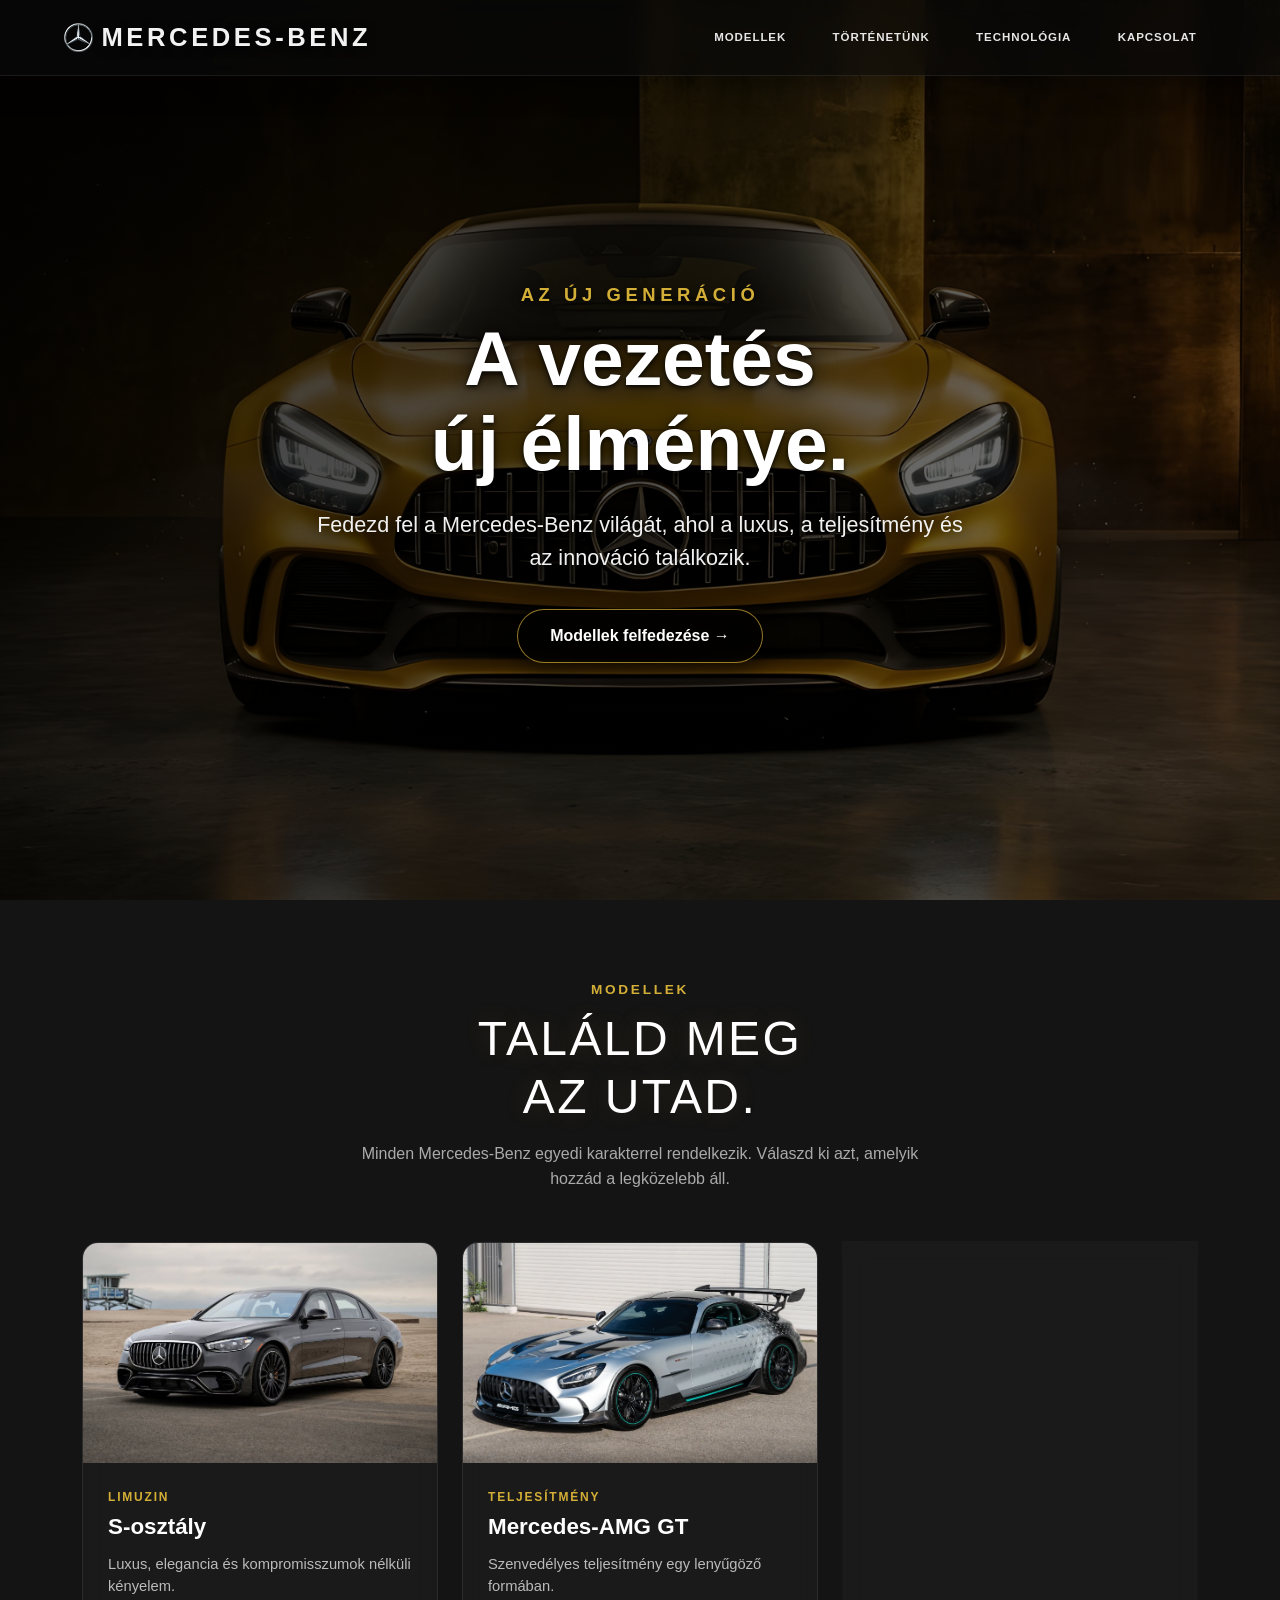
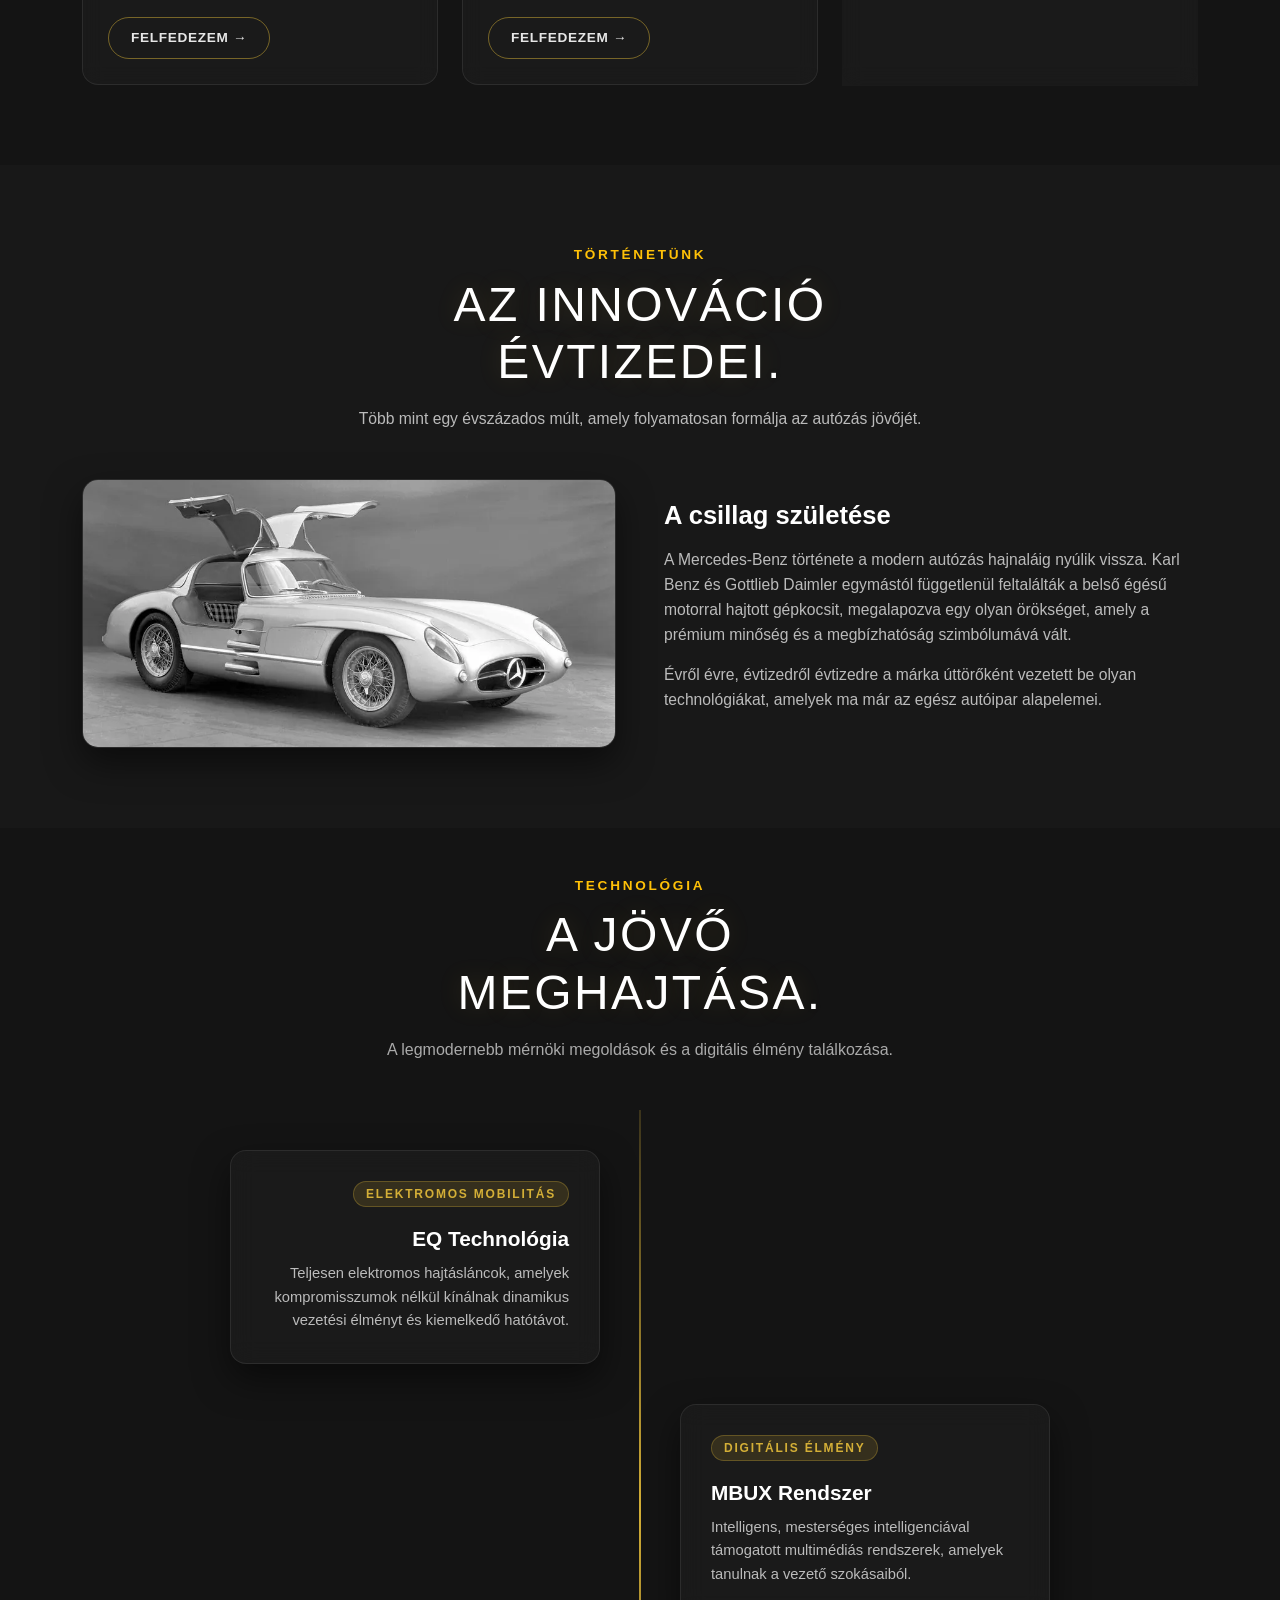
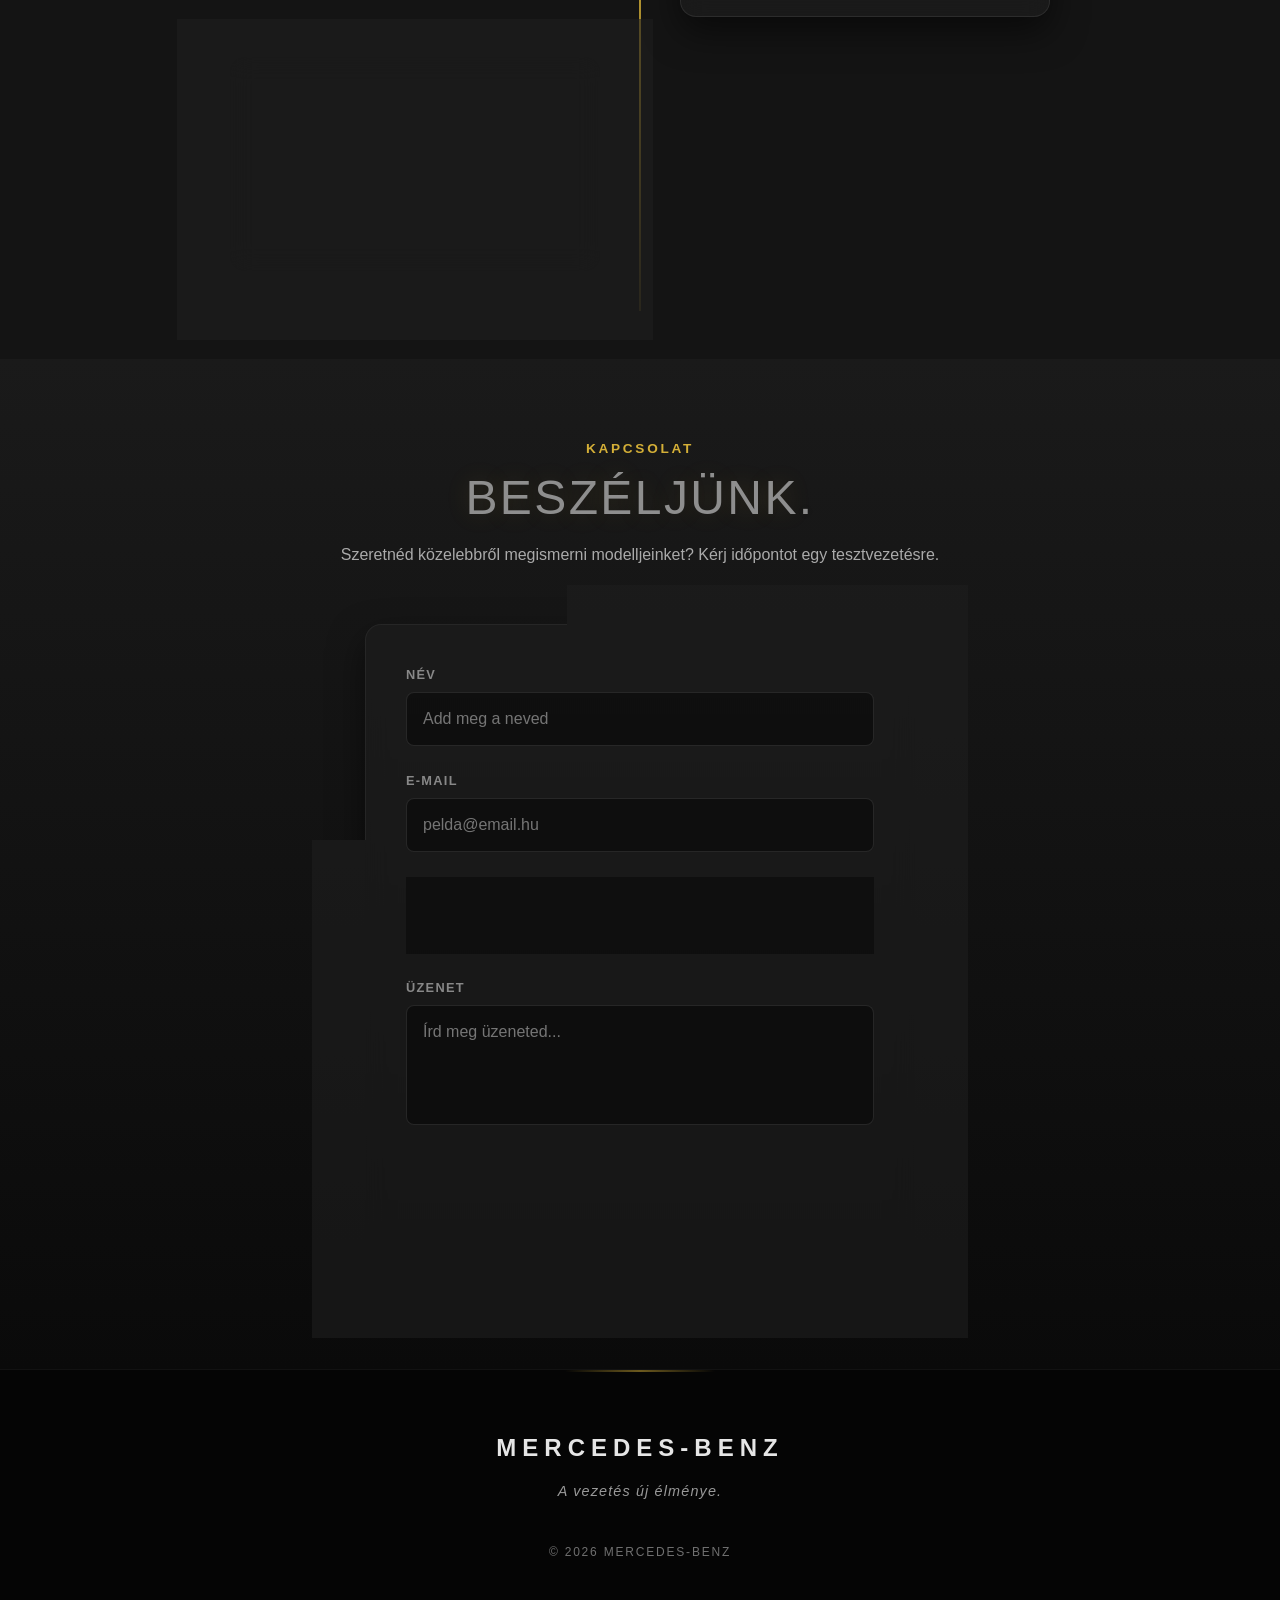
==== commit 06a5df66: "teszt" ====
--- a/index.html
+++ b/index.html
@@ -191,4 +191,5 @@
     </footer>
 </body>
 
+
 </html>
--- a/style.css
+++ b/style.css
@@ -1,15 +1,21 @@
+html {
+    scroll-behavior: smooth;
+}
+
+* {
+    box-sizing: border-box;
+}
+
+
 #index {
 
-    * {
-        box-sizing: border-box;
-    }
-
-    body {
-        margin: 0;
-        background: #1a1a1a;
-        color: white;
-        font-family: "Segoe UI", Arial, sans-serif;
-    }
+    margin: 0;
+    background: #1a1a1a;
+    color: white;
+    font-family: "Segoe UI",
+        Arial,
+        sans-serif;
+
 
     .top {
         position: relative;
@@ -136,6 +142,7 @@
         text-align: center;
         padding: 2rem 5vw 4rem;
     }
+    
 
     .bevezeto h1 {
         font-size: clamp(2.8rem, 6vw, 4.8rem);
@@ -144,6 +151,9 @@
         margin: 0.5rem 0 1.5rem;
         color: #ffffff;
         text-shadow: 0 4px 25px rgba(0, 0, 0, 0.9), 0 2px 5px rgba(0, 0, 0, 0.9);
+        opacity: 0;
+        animation: slideInFromBottom 0.8s ease forwards;
+        animation-delay: 0.4s; /* Egymás után úsznak be */
     }
 
     .bevezeto .alcim {
@@ -153,6 +163,9 @@
         margin: 0;
         font-weight: 700;
         text-shadow: 0 2px 10px rgba(0, 0, 0, 0.9);
+        opacity: 0; /* Kezdetben rejtve vannak, hogy ne villanjanak fel */
+        animation: slideInFromBottom 0.8s ease forwards;
+        animation-delay: 0.2s; /* Kicsit később indul */
     }
 
     .bevezeto .leiras {
@@ -161,6 +174,9 @@
         margin-bottom: 2.2rem;
         color: #f0f0f0;
         text-shadow: 0 3px 15px rgba(0, 0, 0, 0.9);
+        opacity: 0;
+        animation: slideInFromBottom 0.8s ease forwards;
+        animation-delay: 0.6s;
     }
 
     .bevezeto a {
@@ -175,6 +191,9 @@
         border: 1px solid rgba(212, 175, 55, 0.7);
         backdrop-filter: blur(8px);
         box-shadow: 0 10px 25px rgba(0, 0, 0, 0.5);
+        opacity: 0;
+        animation: slideInFromBottom 0.8s ease forwards;
+        animation-delay: 0.8s;
     }
 
     .bevezeto a:hover {
@@ -560,7 +579,6 @@
         color: white;
         font-family: inherit;
         font-size: 1rem;
-        box-sizing: border-box;
         transition: all 0.3s ease;
     }
 
@@ -714,9 +732,15 @@
 
     }
 
+    header nav {
+        position: relative;
+        z-index: 1000;
+    }
+
     @media (max-width: 768px) {
         .hamburger {
             display: flex;
+            z-index: 1001;
         }
 
         .navbar {
@@ -733,6 +757,12 @@
             box-shadow: none !important;
             visibility: hidden;
             transition: max-height 0.4s ease, padding 0.4s ease, visibility 0.4s ease;
+            background: rgba(10, 10, 10, 0.95);
+            backdrop-filter: blur(12px);
+            box-shadow: 0 8px 30px rgba(0, 0, 0, 0.4);
+            border-bottom-left-radius: 10px;
+            border-bottom-right-radius: 10px;
+            z-index: 1000;
         }
 
         .navbar li {
@@ -741,7 +771,6 @@
             display: flex;
             justify-content: center;
             border: 1px solid rgba(212, 175, 55, 0.7);
-            ;
             border-radius: 999px;
         }
 
@@ -802,49 +831,74 @@
         }
     }
 
-    @keyframes gradientShift {
-        0% {
-            background-position: 0% 0%;
-            opacity: 0.75;
-        }
-
-        50% {
-            background-position: 100% 100%;
-            opacity: 0.88;
-        }
-
-        100% {
-            background-position: 0% 100%;
-            opacity: 0.80;
-        }
-    }
-
-
-    @keyframes shineButton {
-        0% {
-            background-position: 0% center;
-        }
-
-        100% {
-            background-position: 200% center;
-        }
-    }
+
 }
 
-
-
+@keyframes slideInFromBottom {
+    0% {
+        opacity: 0;
+        transform: translateY(40px); /* Alulról indul */
+    }
+    100% {
+        opacity: 1;
+        transform: translateY(0); /* A eredeti helyére érkezik */
+    }
+}
+
+@keyframes gradientShift {
+    0% {
+        background-position: 0% 0%;
+        opacity: 0.75;
+    }
+
+    50% {
+        background-position: 100% 100%;
+        opacity: 0.88;
+    }
+
+    100% {
+        background-position: 0% 100%;
+        opacity: 0.80;
+    }
+}
+
+
+@keyframes shineButton {
+    0% {
+        background-position: 0% center;
+    }
+
+    100% {
+        background-position: 200% center;
+    }
+}
+
+@keyframes heroFadeIn {
+    0% {
+        opacity: 0;
+        transform: translateY(20px);
+    }
+
+    100% {
+        opacity: 1;
+        transform: translateY(0);
+    }
+}
+
+@keyframes fillProgress {
+    to {
+        stroke-dashoffset: calc(264 - (264 * var(--percent)) / 100);
+    }
+}
 
 #s_class {
-    * {
-        box-sizing: border-box;
-    }
-
-    body {
-        margin: 0;
-        background: #1a1a1a;
-        color: white;
-        font-family: "Segoe UI", Arial, sans-serif;
-    }
+
+    margin: 0;
+    background: #1a1a1a;
+    color: white;
+    font-family: "Segoe UI",
+        Arial,
+        sans-serif;
 
     .top {
         position: relative;
@@ -860,12 +914,28 @@
         position: absolute;
         inset: 0;
         background: linear-gradient(135deg,
-                rgba(0, 0, 0, 0.65) 0%,
-                rgba(0, 0, 0, 0.15) 50%,
+                rgba(0, 0, 0, 0.7) 0%,
+                rgba(0, 0, 0, 0.2) 50%,
                 rgba(0, 0, 0, 0.9) 100%);
         background-size: 200% 200%;
         animation: gradientShift 8s ease infinite alternate;
         z-index: 1;
+    }
+
+    .s-hero-content p.badge-text {
+        animation: heroFadeIn 1s ease 0.8s backwards;
+    }
+
+    .s-hero-content h1 {
+        animation: heroFadeIn 1.2s ease 1s backwards;
+    }
+
+    .s-hero-content p.leiras {
+        animation: heroFadeIn 1.2s ease 1.2s backwards;
+    }
+
+    .cta-btn {
+        animation: heroFadeIn 1.2s ease 1.4s backwards;
     }
 
 
@@ -884,10 +954,10 @@
         flex-wrap: wrap;
         gap: 1rem;
         padding: 1rem 5vw;
-        background: rgba(10, 10, 10, 0.65);
+        background: rgba(10, 10, 10, 0.75);
         backdrop-filter: blur(12px);
-        border-bottom: 1px solid rgba(255, 255, 255, 0.08);
-        box-shadow: 0 8px 30px rgba(0, 0, 0, 0.4);
+        border-bottom: 1px solid rgba(255, 255, 255, 0.12);
+        box-shadow: 0 8px 30px rgba(0, 0, 0, 0.5);
     }
 
     .menu-checkbox {
@@ -901,7 +971,7 @@
         width: 30px;
         height: 21px;
         cursor: pointer;
-        z-index: 100;
+        z-index: 1001;
     }
 
     .hamburger span {
@@ -988,10 +1058,11 @@
     .bevezeto .alcim {
         font-size: clamp(0.85rem, 1.5vw, 1.15rem);
         letter-spacing: 0.25em;
-        color: #d4af37;
+        color: #e2e8f0;
         margin: 0;
         font-weight: 700;
         text-shadow: 0 2px 10px rgba(0, 0, 0, 0.9);
+        text-transform: uppercase;
     }
 
     .bevezeto .leiras {
@@ -1010,18 +1081,18 @@
         transition: all 0.3s ease;
         border-radius: 999px;
         padding: 14px 32px;
-        background: rgba(0, 0, 0, 0.4);
-        border: 1px solid rgba(212, 175, 55, 0.7);
+        background: rgba(0, 0, 0, 0.5);
+        border: 1px solid rgba(226, 232, 240, 0.6);
         backdrop-filter: blur(8px);
         box-shadow: 0 10px 25px rgba(0, 0, 0, 0.5);
     }
 
     .bevezeto a:hover {
         transform: translateY(-3px) scale(1.05);
-        background: linear-gradient(135deg, #d4af37, #aa820a);
+        background: linear-gradient(135deg, #ffffff, #94a3b8);
         color: #000;
-        border-color: #d4af37;
-        box-shadow: 0 12px 30px rgba(212, 175, 55, 0.5);
+        border-color: #ffffff;
+        box-shadow: 0 12px 30px rgba(255, 255, 255, 0.25);
     }
 
     .features-grid {
@@ -1034,7 +1105,7 @@
 
     .feature-card {
         background: rgba(25, 25, 25, 0.7);
-        border: 1px solid rgba(255, 255, 255, 0.06);
+        border: 1px solid rgba(255, 255, 255, 0.08);
         border-radius: 16px;
         padding: 35px 30px;
         transition: all 0.4s ease;
@@ -1045,8 +1116,8 @@
 
     .feature-card:hover {
         transform: translateY(-8px);
-        border-color: rgba(212, 175, 55, 0.4);
-        box-shadow: 0 20px 40px rgba(0, 0, 0, 0.6);
+        border-color: rgba(226, 232, 240, 0.5);
+        box-shadow: 0 20px 40px rgba(0, 0, 0, 0.6), 0 0 20px rgba(255, 255, 255, 0.05);
     }
 
     .feature-card::before {
@@ -1056,7 +1127,7 @@
         left: 0;
         width: 100%;
         height: 3px;
-        background: linear-gradient(90deg, transparent, #d4af37, transparent);
+        background: linear-gradient(90deg, transparent, #e2e8f0, transparent);
         opacity: 0;
         transition: opacity 0.4s ease;
     }
@@ -1067,7 +1138,7 @@
 
     .feature-icon {
         font-size: 2.2rem;
-        color: #d4af37;
+        color: #e2e8f0;
         margin-bottom: 20px;
     }
 
@@ -1112,7 +1183,7 @@
 
     .comparison-table th {
         background: rgba(35, 35, 35, 0.9);
-        color: #d4af37;
+        color: #e2e8f0;
         text-transform: uppercase;
         letter-spacing: 0.1em;
         font-weight: 700;
@@ -1124,7 +1195,7 @@
     }
 
     .comparison-table tr:hover td {
-        background: rgba(255, 255, 255, 0.02);
+        background: rgba(255, 255, 255, 0.03);
     }
 
     .comparison-table td:first-child {
@@ -1146,7 +1217,7 @@
         overflow: hidden;
         height: 240px;
         box-shadow: 0 10px 30px rgba(0, 0, 0, 0.5);
-        border: 1px solid rgba(255, 255, 255, 0.06);
+        border: 1px solid rgba(255, 255, 255, 0.08);
     }
 
     .gallery-item img {
@@ -1193,8 +1264,14 @@
         transform: translateX(-50%);
         width: 150px;
         height: 2px;
-        background: linear-gradient(90deg, transparent, #d4af37, transparent);
+        background: linear-gradient(90deg, transparent, #e2e8f0, transparent);
+        transition: width 0.5s ease, opacity 0.5s ease;
         opacity: 0.5;
+    }
+
+    footer:hover::before {
+        width: 300px;
+        opacity: 1;
     }
 
     footer div strong {
@@ -1202,6 +1279,15 @@
         letter-spacing: 0.25em;
         text-transform: uppercase;
         color: #e6e6e6;
+        display: inline-block;
+        cursor: default;
+        transition: all 0.4s ease;
+    }
+
+    footer div strong:hover {
+        color: #e2e8f0;
+        text-shadow: 0 0 20px rgba(226, 232, 240, 0.5);
+        transform: scale(1.05);
     }
 
     footer p {
@@ -1209,6 +1295,7 @@
         color: #777;
         font-size: 0.9rem;
         letter-spacing: 0.08em;
+        transition: color 0.3s ease;
     }
 
     footer p:first-of-type {
@@ -1224,30 +1311,59 @@
         letter-spacing: 0.15em;
     }
 
+    footer p:hover {
+        color: #ccc;
+    }
+
     .css-radio {
         display: none;
     }
 
-    .config-preview .car-img,
+    .preview-img-wrapper {
+        width: 100%;
+        aspect-ratio: 16 / 9;
+        overflow: hidden;
+        border-radius: 8px;
+    }
+
+    .config-preview .car-img {
+        display: none;
+        width: 100%;
+        height: 100%;
+        object-fit: cover;
+        border-radius: 8px;
+    }
+
     .config-preview .spec {
         display: none;
         width: 100%;
         border-radius: 8px;
     }
 
-    #color-obsidian:checked~.configurator-container .img-obsidian,
-    #color-graphite:checked~.configurator-container .img-graphite,
-    #color-silver:checked~.configurator-container .img-silver,
-    #color-emerald:checked~.configurator-container .img-emerald {
+    /* Obsidian Black */
+    #color-obsidian:checked~#model-s450:checked~.configurator-container .img-obsidian-s450,
+    #color-obsidian:checked~#model-s500:checked~.configurator-container .img-obsidian-s500,
+    #color-obsidian:checked~#model-s580e:checked~.configurator-container .img-obsidian-s580e,
+    #color-obsidian:checked~#model-maybach:checked~.configurator-container .img-obsidian-maybach,
+
+    /* Graphite Grey */
+    #color-graphite:checked~#model-s450:checked~.configurator-container .img-graphite-s450,
+    #color-graphite:checked~#model-s500:checked~.configurator-container .img-graphite-s500,
+    #color-graphite:checked~#model-s580e:checked~.configurator-container .img-graphite-s580e,
+    #color-graphite:checked~#model-maybach:checked~.configurator-container .img-graphite-maybach,
+
+    /* High-Tech Silver */
+    #color-silver:checked~#model-s450:checked~.configurator-container .img-silver-s450,
+    #color-silver:checked~#model-s500:checked~.configurator-container .img-silver-s500,
+    #color-silver:checked~#model-s580e:checked~.configurator-container .img-silver-s580e,
+    #color-silver:checked~#model-maybach:checked~.configurator-container .img-silver-maybach,
+
+    /* Emerald Green */
+    #color-emerald:checked~#model-s450:checked~.configurator-container .img-emerald-s450,
+    #color-emerald:checked~#model-s500:checked~.configurator-container .img-emerald-s500,
+    #color-emerald:checked~#model-s580e:checked~.configurator-container .img-emerald-s580e,
+    #color-emerald:checked~#model-maybach:checked~.configurator-container .img-emerald-maybach {
         display: block;
-    }
-
-    #color-obsidian:checked~.configurator-container label[for="color-obsidian"],
-    #color-graphite:checked~.configurator-container label[for="color-graphite"],
-    #color-silver:checked~.configurator-container label[for="color-silver"],
-    #color-emerald:checked~.configurator-container label[for="color-emerald"] {
-        outline: 3px solid #d4af37;
-        transform: scale(1.1);
     }
 
     #model-s450:checked~.configurator-container .spec-s450,
@@ -1257,13 +1373,22 @@
         display: block;
     }
 
+    #color-obsidian:checked~.configurator-container label[for="color-obsidian"],
+    #color-graphite:checked~.configurator-container label[for="color-graphite"],
+    #color-silver:checked~.configurator-container label[for="color-silver"],
+    #color-emerald:checked~.configurator-container label[for="color-emerald"] {
+        outline: 3px solid #e2e8f0;
+        transform: scale(1.1);
+    }
+
     #model-s450:checked~.configurator-container label[for="model-s450"],
     #model-s500:checked~.configurator-container label[for="model-s500"],
     #model-s580e:checked~.configurator-container label[for="model-s580e"],
     #model-maybach:checked~.configurator-container label[for="model-maybach"] {
-        background-color: #d4af37;
+        background: linear-gradient(135deg, #ffffff, #a1a1aa);
         color: #111;
-        border-color: #d4af37;
+        border-color: #ffffff;
+        font-weight: 700;
     }
 
     .swatch {
@@ -1274,26 +1399,32 @@
         cursor: pointer;
         transition: transform 0.2s, outline 0.2s;
         margin-right: 10px;
+        box-shadow: 0 4px 10px rgba(0, 0, 0, 0.4);
     }
 
     .model-btn {
         display: inline-block;
-        padding: 10px 18px;
+        padding: 14px;
         cursor: pointer;
-        border: 1px solid #444;
-        border-radius: 4px;
-        background: #1c1c1c;
-        color: #fff;
-        transition: background 0.2s, color 0.2s;
-        margin-right: 8px;
-        margin-bottom: 8px;
-    }
-
-
-
-
-
-
+        border: 1px solid rgba(255, 255, 255, 0.15);
+        border-radius: 12px;
+        background: rgba(0, 0, 0, 0.5);
+        color: #ccc;
+        transition: all 0.3s ease;
+        text-transform: uppercase;
+        font-size: 0.8rem;
+        letter-spacing: 0.05em;
+        font-weight: 600;
+        text-align: center;
+    }
+
+    .model-btn.active,
+    .model-btn:hover {
+        background: linear-gradient(135deg, #ffffff, #94a3b8);
+        color: #000;
+        border-color: #ffffff;
+        font-weight: 700;
+    }
 
     @media (min-width: 769px) {
         .navbar a::after {
@@ -1303,7 +1434,7 @@
             right: 1.1rem;
             bottom: 0.55rem;
             height: 2px;
-            background: linear-gradient(90deg, #d4af37, #f5e7a3);
+            background: linear-gradient(90deg, #e2e8f0, #ffffff);
             transform: scaleX(0);
             transform-origin: center;
             transition: transform 0.25s ease;
@@ -1313,7 +1444,7 @@
         .navbar a:focus-visible {
             background: rgba(255, 255, 255, 0.1);
             color: white;
-            box-shadow: inset 0 0 0 1px rgba(212, 175, 55, 0.4);
+            box-shadow: inset 0 0 0 1px rgba(226, 232, 240, 0.4);
             outline: none;
         }
 
@@ -1321,12 +1452,17 @@
         .navbar a:focus-visible::after {
             transform: scaleX(1);
         }
-
+    }
+
+    header nav {
+        position: relative;
+        z-index: 1000;
     }
 
     @media (max-width: 768px) {
         .hamburger {
             display: flex;
+            z-index: 1001;
         }
 
         .navbar {
@@ -1343,12 +1479,12 @@
             box-shadow: none !important;
             visibility: hidden;
             transition: max-height 0.4s ease, padding 0.4s ease, visibility 0.4s ease;
-            background: rgba(10, 10, 10, 0.65);
+            background: rgba(10, 10, 10, 0.95);
             backdrop-filter: blur(12px);
             box-shadow: 0 8px 30px rgba(0, 0, 0, 0.4);
             border-bottom-left-radius: 10px;
             border-bottom-right-radius: 10px;
-
+            z-index: 1000;
         }
 
         .navbar li {
@@ -1356,9 +1492,9 @@
             text-align: center;
             display: flex;
             justify-content: center;
-            border: 1px solid rgba(212, 175, 55, 0.7);
-            ;
+            border: 1px solid rgba(226, 232, 240, 0.3);
             border-radius: 999px;
+            margin-bottom: 5px;
         }
 
         .navbar a {
@@ -1366,17 +1502,18 @@
             padding: 15px 0;
             font-size: 1rem;
             text-align: center;
+            width: 100%;
         }
 
         .menu-checkbox:checked~.navbar {
             max-height: 400px !important;
-            padding: 10px 0 20px 0 !important;
+            padding: 10px 15px 20px 15px !important;
             visibility: visible;
         }
 
         .menu-checkbox:checked~.hamburger span:nth-child(1) {
             transform: translateY(9.5px) rotate(45deg);
-            background-color: #d4af37;
+            background-color: #e2e8f0;
         }
 
         .menu-checkbox:checked~.hamburger span:nth-child(2) {
@@ -1385,22 +1522,7 @@
 
         .menu-checkbox:checked~.hamburger span:nth-child(3) {
             transform: translateY(-9.5px) rotate(-45deg);
-            background-color: #d4af37;
-        }
-
-        .timeline::before {
-            left: 20px;
-        }
-
-        .timeline-item {
-            width: 100%;
-            padding-left: 50px;
-            padding-right: 0;
-            text-align: left !important;
-        }
-
-        .timeline-item:nth-child(even) {
-            left: 0;
+            background-color: #e2e8f0;
         }
     }
 
@@ -1408,232 +1530,1585 @@
         nav {
             justify-content: space-between;
         }
-
-        #kapcsolat form {
-            padding: 25px 20px;
-        }
-
-        #kapcsolat button {
-            font-size: 0.9rem;
-        }
-    }
-
-
-
-
-
-
-
-
-
-
-     .s-hero-content {
-            flex: 1;
+    }
+
+    .s-hero-content {
+        flex: 1;
+        display: flex;
+        flex-direction: column;
+        justify-content: center;
+        align-items: center;
+        text-align: center;
+        padding: 2rem 5vw;
+    }
+
+    .s-hero-content p.badge-text {
+        color: #e2e8f0;
+        font-size: 0.9rem;
+        letter-spacing: 0.3em;
+        text-transform: uppercase;
+        font-weight: 700;
+        margin-bottom: 15px;
+        text-shadow: 0 2px 10px rgba(0, 0, 0, 0.8);
+    }
+
+    .s-hero-content h1 {
+        font-size: clamp(2.8rem, 6vw, 5rem);
+        font-weight: 800;
+        line-height: 1.1;
+        margin: 0 0 1.5rem 0;
+        color: #ffffff;
+        text-shadow: 0 4px 25px rgba(0, 0, 0, 0.9);
+    }
+
+    .s-hero-content p.leiras {
+        font-size: clamp(1rem, 2vw, 1.3rem);
+        max-width: 700px;
+        margin-bottom: 2.5rem;
+        color: #dcdcdc;
+        line-height: 1.6;
+        text-shadow: 0 3px 15px rgba(0, 0, 0, 0.9);
+    }
+
+    .cta-btn {
+        display: inline-block;
+        text-decoration: none;
+        color: #ffffff;
+        font-weight: 600;
+        transition: all 0.3s ease;
+        border-radius: 999px;
+        padding: 14px 36px;
+        background: rgba(0, 0, 0, 0.5);
+        border: 1px solid rgba(226, 232, 240, 0.6);
+        backdrop-filter: blur(8px);
+        box-shadow: 0 10px 25px rgba(0, 0, 0, 0.5);
+        text-transform: uppercase;
+        letter-spacing: 0.1em;
+        font-size: 0.85rem;
+    }
+
+    .cta-btn:hover {
+        transform: translateY(-3px) scale(1.05);
+        background: linear-gradient(135deg, #ffffff, #94a3b8);
+        color: #000;
+        border-color: #ffffff;
+        box-shadow: 0 12px 30px rgba(255, 255, 255, 0.25);
+    }
+
+    .section-padding {
+        padding: 90px 5vw;
+    }
+
+    .dark-bg-alt {
+        background: #161616;
+    }
+
+    .dark-bg {
+        background: #111111;
+    }
+
+    .section-header {
+        text-align: center;
+        max-width: 700px;
+        margin: 0 auto 60px auto;
+    }
+
+    .section-header span {
+        color: #e2e8f0;
+        font-size: 0.85rem;
+        letter-spacing: 0.25em;
+        text-transform: uppercase;
+        font-weight: bold;
+        display: block;
+        margin-bottom: 12px;
+    }
+
+    .section-header h2 {
+        font-size: clamp(2rem, 4vw, 3rem);
+        margin: 0 0 15px 0;
+        text-transform: uppercase;
+        letter-spacing: 0.05em;
+        color: #ffffff;
+    }
+
+    .section-header p {
+        color: #999;
+        line-height: 1.6;
+        font-size: 1rem;
+    }
+
+    .configurator-container {
+        display: grid;
+        grid-template-columns: 1fr 1fr;
+        gap: 40px;
+        align-items: center;
+        max-width: 1200px;
+        margin: 0 auto;
+    }
+
+    @media (max-width: 900px) {
+        .configurator-container {
+            grid-template-columns: 1fr;
+        }
+    }
+
+    .config-preview {
+        background: rgba(30, 30, 30, 0.5);
+        border: 1px solid rgba(255, 255, 255, 0.08);
+        border-radius: 20px;
+        padding: 30px;
+        text-align: center;
+        backdrop-filter: blur(10px);
+        box-shadow: 0 20px 40px rgba(0, 0, 0, 0.5);
+    }
+
+    .config-preview img {
+        width: 100%;
+        height: auto;
+        border-radius: 12px;
+        transition: opacity 0.4s ease;
+    }
+
+    .config-options {
+        display: flex;
+        flex-direction: column;
+        gap: 25px;
+    }
+
+    .option-group h3 {
+        font-size: 1.1rem;
+        color: #fff;
+        margin-bottom: 12px;
+        text-transform: uppercase;
+        letter-spacing: 0.08em;
+    }
+
+    .color-swatches {
+        display: flex;
+        gap: 15px;
+    }
+
+    .swatch.active {
+        border-color: #e2e8f0;
+        transform: scale(1.15);
+    }
+
+    .model-buttons {
+        display: grid;
+        grid-template-columns: 1fr 1fr;
+        gap: 12px;
+    }
+
+    .spec-summary {
+        margin-top: 20px;
+        background: rgba(20, 20, 20, 0.8);
+        border-left: 3px solid #e2e8f0;
+        padding: 15px 20px;
+        border-radius: 0 12px 12px 0;
+        font-size: 0.92rem;
+        color: #ccc;
+        line-height: 1.5;
+    }
+}
+
+#gt {
+    margin: 0;
+    background: #141414;
+    color: white;
+    font-family: "Segoe UI", Arial, sans-serif;
+    box-sizing: border-box;
+
+    *,
+    *::before,
+    *::after {
+        box-sizing: border-box;
+    }
+
+    .top {
+        position: relative;
+        min-height: 100vh;
+        background: url('images/AMG_GT.webp') center/cover no-repeat;
+        display: flex;
+        flex-direction: column;
+    }
+
+    .top::before {
+        content: '';
+        position: absolute;
+        inset: 0;
+        background: linear-gradient(135deg,
+                rgba(0, 0, 0, 0.75) 0%,
+                rgba(0, 0, 0, 0.35) 50%,
+                rgba(0, 0, 0, 0.92) 100%);
+        background-size: 200% 200%;
+        animation: gradientShift 8s ease infinite alternate;
+        z-index: 1;
+    }
+
+    nav {
+        position: sticky;
+        top: 0;
+        z-index: 100;
+        display: flex;
+        justify-content: space-between;
+        align-items: center;
+        flex-wrap: wrap;
+        gap: 1rem;
+        padding: 1rem 5vw;
+        background: rgba(10, 10, 10, 0.80);
+        backdrop-filter: blur(12px);
+        border-bottom: 1px solid rgba(255, 255, 255, 0.1);
+        box-shadow: 0 8px 30px rgba(0, 0, 0, 0.45);
+    }
+
+    .menu-checkbox {
+        display: none;
+    }
+
+    .hamburger {
+        display: none;
+        flex-direction: column;
+        justify-content: space-between;
+        width: 30px;
+        height: 21px;
+        cursor: pointer;
+        z-index: 101;
+    }
+
+    .hamburger span {
+        display: block;
+        height: 2px;
+        width: 100%;
+        background-color: #e6e6e6;
+        border-radius: 2px;
+        transition: all 0.3s ease;
+    }
+
+    .link_semmi {
+        text-decoration: none;
+    }
+
+    .cim {
+        display: flex;
+        gap: 8px;
+        align-items: center;
+    }
+
+    .cim img {
+        width: clamp(1.4rem, 2.3vw, 2.1rem);
+        align-self: center;
+    }
+
+    .cim strong {
+        font-size: clamp(1.2rem, 2vw, 1.9rem);
+        letter-spacing: 0.14em;
+        text-transform: uppercase;
+        color: #f2f2f2;
+        text-shadow: 0 2px 10px rgba(0, 0, 0, 0.8);
+    }
+
+    .navbar {
+        list-style: none;
+        margin: 0;
+        padding: 0;
+        display: flex;
+        flex-wrap: wrap;
+        gap: 0.5rem;
+        align-items: center;
+    }
+
+    .navbar li {
+        display: flex;
+    }
+
+    .navbar a {
+        position: relative;
+        display: inline-flex;
+        align-items: center;
+        justify-content: center;
+        padding: 0.8rem 1.2rem;
+        color: #e6e6e6;
+        text-decoration: none;
+        text-transform: uppercase;
+        letter-spacing: 0.08em;
+        font-size: 0.72rem;
+        font-weight: 700;
+        border-radius: 999px;
+        transition: all 0.25s ease;
+    }
+
+    .bevezeto {
+        position: relative;
+        z-index: 2;
+        flex: 1;
+        display: flex;
+        flex-direction: column;
+        justify-content: center;
+        align-items: center;
+        text-align: center;
+        padding: 2rem 5vw 4rem;
+    }
+
+    .bevezeto h1 {
+        font-size: clamp(2.8rem, 6vw, 4.8rem);
+        font-weight: 800;
+        line-height: 1.05;
+        margin: 0.5rem 0 1.5rem;
+        color: #ffffff;
+        text-shadow: 0 4px 25px rgba(0, 0, 0, 0.9), 0 2px 5px rgba(0, 0, 0, 0.9);
+    }
+
+    .bevezeto .alcim {
+        font-size: clamp(0.85rem, 1.5vw, 1.15rem);
+        letter-spacing: 0.25em;
+        color: #145D54;
+        margin: 0;
+        font-weight: 700;
+        text-shadow: 0 2px 10px rgba(0, 0, 0, 0.9);
+        text-transform: uppercase;
+    }
+
+    .bevezeto .leiras {
+        font-size: clamp(1.05rem, 2vw, 1.35rem);
+        max-width: 680px;
+        margin-bottom: 2.2rem;
+        color: #f0f0f0;
+        text-shadow: 0 3px 15px rgba(0, 0, 0, 0.9);
+    }
+
+    .bevezeto a {
+        display: inline-block;
+        text-decoration: none;
+        color: #ffffff;
+        font-weight: 600;
+        transition: all 0.3s ease;
+        border-radius: 999px;
+        padding: 14px 32px;
+        background: rgba(0, 0, 0, 0.45);
+        border: 1px solid rgba(20, 93, 84, 0.7);
+        backdrop-filter: blur(8px);
+        box-shadow: 0 10px 25px rgba(0, 0, 0, 0.5);
+    }
+
+    .bevezeto a:hover {
+        transform: translateY(-3px) scale(1.05);
+        background: linear-gradient(135deg, #145D54, #1a8074);
+        color: #000;
+        border-color: #145D54;
+        box-shadow: 0 12px 30px rgba(17, 74, 68, 0.3);
+    }
+
+    .section-padding {
+        padding: 90px 5vw;
+    }
+
+    .dark-bg {
+        background: #111111;
+    }
+
+    .dark-bg-alt {
+        background: #161616;
+    }
+
+    .section-header {
+        text-align: center;
+        max-width: 700px;
+        margin: 0 auto 60px auto;
+    }
+
+    .section-header span {
+        color: #145D54;
+        font-size: 0.85rem;
+        letter-spacing: 0.25em;
+        text-transform: uppercase;
+        font-weight: bold;
+        display: block;
+        margin-bottom: 12px;
+    }
+
+    .section-header h2 {
+        font-size: clamp(2rem, 4vw, 3rem);
+        margin: 0 0 15px 0;
+        text-transform: uppercase;
+        letter-spacing: 0.05em;
+        color: #ffffff;
+    }
+
+    .section-header p {
+        color: #999;
+        line-height: 1.6;
+        font-size: 1rem;
+    }
+
+    .features-grid {
+        display: grid;
+        grid-template-columns: repeat(auto-fit, minmax(260px, 1fr));
+        gap: 24px;
+        max-width: 1200px;
+        margin: 0 auto;
+    }
+
+    .feature-card {
+        background: rgba(25, 25, 25, 0.72);
+        border: 1px solid rgba(255, 255, 255, 0.08);
+        border-radius: 16px;
+        padding: 32px 28px;
+        transition: all 0.4s ease;
+        backdrop-filter: blur(10px);
+    }
+
+    .feature-card:hover {
+        transform: translateY(-8px);
+        border-color: rgba(20, 108, 98, 0.75);
+        box-shadow: 0 20px 40px rgba(0, 0, 0, 0.6);
+    }
+
+    .feature-icon {
+        display: inline-flex;
+        align-items: center;
+        justify-content: center;
+        width: 52px;
+        height: 52px;
+        border-radius: 50%;
+        color: #145D54;
+        font-size: 0.95rem;
+        font-weight: 800;
+        letter-spacing: 0.12em;
+        margin-bottom: 18px;
+        border: 1px solid rgba(33, 194, 175, 0.2);
+    }
+
+    .feature-card h3 {
+        font-size: 1.2rem;
+        color: #fff;
+        margin-bottom: 12px;
+        font-weight: 700;
+    }
+
+    .feature-card p {
+        color: #aaa;
+        font-size: 0.95rem;
+        line-height: 1.6;
+        margin: 0;
+    }
+
+    .comparison-wrapper {
+        max-width: 1000px;
+        margin: 0 auto;
+        overflow-x: auto;
+    }
+
+    .comparison-table {
+        width: 100%;
+        border-collapse: collapse;
+        background: rgba(25, 25, 25, 0.82);
+        border-radius: 16px;
+        overflow: hidden;
+        border: 1px solid rgba(255, 255, 255, 0.08);
+        backdrop-filter: blur(10px);
+        box-shadow: 0 20px 40px rgba(0, 0, 0, 0.5);
+    }
+
+    .comparison-table th,
+    .comparison-table td {
+        padding: 18px 25px;
+        text-align: left;
+        border-bottom: 1px solid rgba(255, 255, 255, 0.06);
+        font-size: 0.95rem;
+    }
+
+    .comparison-table th {
+        background: rgba(35, 35, 35, 0.92);
+        color: #145D54;
+        text-transform: uppercase;
+        letter-spacing: 0.1em;
+        font-weight: 700;
+        font-size: 0.85rem;
+    }
+
+    .comparison-table tr:last-child td {
+        border-bottom: none;
+    }
+
+    .comparison-table tr:hover td {
+        background: rgba(255, 255, 255, 0.03);
+    }
+
+    .comparison-table td:first-child {
+        font-weight: 600;
+        color: #fff;
+    }
+
+    .mode-selector {
+        max-width: 800px;
+        margin: 0 auto;
+        position: relative;
+    }
+
+    .mode-selector input[type="radio"] {
+        display: none;
+    }
+
+    .mode-buttons {
+        display: flex;
+        justify-content: center;
+        gap: 15px;
+        margin-bottom: 30px;
+    }
+
+    .mode-btn {
+        padding: 12px 28px;
+        border-radius: 999px;
+        background: rgba(255, 255, 255, 0.05);
+        border: 1px solid rgba(255, 255, 255, 0.15);
+        color: #aaa;
+        font-weight: 700;
+        cursor: pointer;
+        transition: all 0.3s ease;
+        letter-spacing: 0.1em;
+        text-transform: uppercase;
+        font-size: 0.85rem;
+    }
+
+    .mode-btn:hover {
+        color: #fff;
+        border-color: #145D54;
+    }
+
+    .mode-display {
+        position: relative;
+        min-height: 180px;
+    }
+
+    .mode-card {
+        position: absolute;
+        inset: 0;
+        padding: 35px;
+        border-radius: 16px;
+        background: rgba(20, 20, 20, 0.8);
+        border: 1px solid rgba(255, 255, 255, 0.1);
+        opacity: 0;
+        transform: translateY(20px) scale(0.95);
+        transition: all 0.5s cubic-bezier(0.4, 0, 0.2, 1);
+        pointer-events: none;
+        backdrop-filter: blur(10px);
+    }
+
+    .mode-card h3 {
+        margin: 0 0 10px 0;
+        font-size: 1.5rem;
+        color: #fff;
+    }
+
+    .mode-card p {
+        color: #ccc;
+        margin: 0;
+        line-height: 1.6;
+    }
+
+    #mode-comfort:checked~.mode-buttons label[for="mode-comfort"],
+    #mode-sport:checked~.mode-buttons label[for="mode-sport"],
+    #mode-race:checked~.mode-buttons label[for="mode-race"] {
+        background: #145D54;
+        color: #fff;
+        border-color: #145D54;
+        box-shadow: 0 0 20px rgba(20, 93, 84, 0.6);
+    }
+
+    #mode-comfort:checked~.mode-display .comfort,
+    #mode-sport:checked~.mode-display .sport,
+    #mode-race:checked~.mode-display .race {
+        opacity: 1;
+        transform: translateY(0) scale(1);
+        pointer-events: auto;
+    }
+
+    #mode-sport:checked~.mode-display .sport {
+        border-color: rgba(20, 93, 84, 0.5);
+        box-shadow: 0 0 30px rgba(20, 93, 84, 0.25);
+    }
+
+
+    #mode-race:checked~.mode-display .race {
+        border-color: rgba(220, 38, 38, 0.5);
+        box-shadow: 0 0 30px rgba(220, 38, 38, 0.25);
+    }
+
+    .telemetry-grid {
+        display: grid;
+        grid-template-columns: repeat(auto-fit, minmax(220px, 1fr));
+        gap: 30px;
+        max-width: 1000px;
+        margin: 0 auto;
+    }
+
+    .stat-card {
+        background: rgba(25, 25, 25, 0.7);
+        border: 1px solid rgba(255, 255, 255, 0.08);
+        border-radius: 16px;
+        padding: 30px 20px;
+        text-align: center;
+        backdrop-filter: blur(10px);
+        transition: transform 0.3s ease;
+    }
+
+    .stat-card:hover {
+        transform: translateY(-5px);
+        border-color: rgba(20, 93, 84, 0.5);
+    }
+
+    .stat-circle {
+        position: relative;
+        width: 130px;
+        height: 130px;
+        margin: 0 auto 20px;
+        display: flex;
+        align-items: center;
+        justify-content: center;
+    }
+
+    .stat-circle svg {
+        width: 100%;
+        height: 100%;
+        transform: rotate(-90deg);
+    }
+
+    .stat-circle circle {
+        fill: none;
+        stroke-width: 8;
+        stroke-linecap: round;
+    }
+
+    .stat-circle .bg-circle {
+        stroke: rgba(255, 255, 255, 0.08);
+    }
+
+    .stat-circle .progress-circle {
+        stroke: #145D54;
+        stroke-dasharray: 264;
+        stroke-dashoffset: 264;
+        animation: fillProgress 2s ease-out forwards;
+    }
+
+    .stat-value {
+        position: absolute;
+        font-size: 1.4rem;
+        font-weight: 800;
+        color: #fff;
+        letter-spacing: -0.02em;
+    }
+
+    .stat-card h4 {
+        margin: 0 0 6px 0;
+        font-size: 1.1rem;
+        color: #fff;
+    }
+
+    .stat-card p {
+        margin: 0;
+        font-size: 0.85rem;
+        color: #888;
+    }
+
+    .gallery-strip {
+        display: grid;
+        grid-template-columns: repeat(auto-fit, minmax(260px, 1fr));
+        gap: 20px;
+        max-width: 1200px;
+        margin: 0 auto;
+    }
+
+    .gallery-item {
+        position: relative;
+        border-radius: 12px;
+        overflow: hidden;
+        height: 240px;
+        box-shadow: 0 10px 30px rgba(0, 0, 0, 0.5);
+        border: 1px solid rgba(255, 255, 255, 0.08);
+    }
+
+    .gallery-item img {
+        width: 100%;
+        height: 100%;
+        object-fit: cover;
+        transition: transform 0.5s ease;
+    }
+
+    .gallery-item:hover img {
+        transform: scale(1.08);
+    }
+
+    .gallery-overlay {
+        position: absolute;
+        bottom: 0;
+        left: 0;
+        right: 0;
+        padding: 20px;
+        background: linear-gradient(to top, rgba(0, 0, 0, 0.9), transparent);
+        color: #fff;
+        font-weight: 600;
+        font-size: 0.95rem;
+    }
+
+    footer {
+        background: #050505;
+        padding: 60px 20px 40px;
+        text-align: center;
+        border-top: 1px solid rgba(255, 255, 255, 0.05);
+        position: relative;
+        display: flex;
+        flex-direction: column;
+        align-items: center;
+        gap: 15px;
+        overflow: hidden;
+    }
+
+    footer::before {
+        content: "";
+        position: absolute;
+        top: 0;
+        left: 50%;
+        transform: translateX(-50%);
+        width: 150px;
+        height: 2px;
+        background: linear-gradient(90deg, transparent, #145D54, transparent);
+        transition: width 0.5s ease, opacity 0.5s ease;
+        opacity: 0.5;
+    }
+
+    footer:hover::before {
+        width: 300px;
+        opacity: 1;
+    }
+
+    footer div strong {
+        font-size: clamp(1.2rem, 2vw, 1.5rem);
+        letter-spacing: 0.25em;
+        text-transform: uppercase;
+        color: #e6e6e6;
+        display: inline-block;
+        cursor: default;
+        transition: all 0.4s ease;
+    }
+
+    footer div strong:hover {
+        color: #145D54;
+        text-shadow: 0 0 20px rgba(20, 93, 84, 0.5);
+        transform: scale(1.05);
+    }
+
+    footer p {
+        margin: 0;
+        color: #777;
+        font-size: 0.9rem;
+        letter-spacing: 0.08em;
+        transition: color 0.3s ease;
+    }
+
+    footer p:first-of-type {
+        font-style: italic;
+        color: #999;
+    }
+
+    footer p:last-child {
+        font-size: 0.75rem;
+        margin-top: 25px;
+        color: #707070;
+        text-transform: uppercase;
+        letter-spacing: 0.15em;
+    }
+
+    footer p:hover {
+        color: #ccc;
+    }
+
+
+    @media (min-width: 769px) {
+        .navbar a::after {
+            content: "";
+            position: absolute;
+            left: 1.1rem;
+            right: 1.1rem;
+            bottom: 0.55rem;
+            height: 2px;
+            background: linear-gradient(90deg, #145D54, #c0c0c0);
+            transform: scaleX(0);
+            transform-origin: center;
+            transition: transform 0.25s ease;
+        }
+
+        .navbar a:hover,
+        .navbar a:focus-visible {
+            background: rgba(255, 255, 255, 0.1);
+            color: white;
+            box-shadow: inset 0 0 0 1px rgba(192, 192, 192, 0.35);
+            outline: none;
+        }
+
+        .navbar a:hover::after,
+        .navbar a:focus-visible::after {
+            transform: scaleX(1);
+        }
+    }
+
+    @media (max-width: 768px) {
+        .hamburger {
             display: flex;
+            z-index: 101;
+        }
+
+        .navbar {
+            position: absolute;
+            top: 100%;
+            left: 0;
+            width: 100%;
             flex-direction: column;
+            align-items: center;
+            padding: 0 !important;
+            max-height: 0 !important;
+            overflow: hidden;
+            border-bottom: none !important;
+            box-shadow: none !important;
+            visibility: hidden;
+            transition: max-height 0.4s ease, padding 0.4s ease, visibility 0.4s ease;
+            background: rgba(10, 10, 10, 0.80);
+            border-bottom-left-radius: 12px;
+            border-bottom-right-radius: 12px;
+            z-index: 100;
+        }
+
+        .navbar li {
+            width: 100%;
+            text-align: center;
+            display: flex;
             justify-content: center;
+            border: 1px solid rgba(20, 93, 84, 0.5);
+            border-radius: 999px;
+            margin-bottom: 8px;
+            transition: border-color 0.3s ease;
+        }
+
+        .navbar li:hover {
+            border-color: rgba(96, 165, 250, 0.8);
+        }
+
+        .navbar a {
+            display: inline-block;
+            padding: 12px 0;
+            font-size: 1rem;
+            text-align: center;
+            width: 100%;
+        }
+
+        .menu-checkbox:checked~.navbar {
+            max-height: 400px !important;
+            padding: 15px 20px 20px 20px !important;
+            visibility: visible;
+            box-shadow: 0 15px 35px rgba(0, 0, 0, 0.6);
+            border-bottom: 1px solid rgba(37, 99, 235, 0.3) !important;
+        }
+
+        .menu-checkbox:checked~.hamburger span:nth-child(1) {
+            transform: translateY(9.5px) rotate(45deg);
+            background-color: #e2e8f0;
+        }
+
+        .menu-checkbox:checked~.hamburger span:nth-child(2) {
+            opacity: 0;
+        }
+
+        .menu-checkbox:checked~.hamburger span:nth-child(3) {
+            transform: translateY(-9.5px) rotate(-45deg);
+            background-color: #e2e8f0;
+        }
+    }
+
+    @media (max-width: 640px) {
+        nav {
+            justify-content: space-between;
+        }
+    }
+}
+
+#gle {
+    margin: 0;
+    background: #0b0f14;
+    color: #e2e8f0;
+    font-family: "Segoe UI", Arial, sans-serif;
+    box-sizing: border-box;
+
+    *,
+    *::before,
+    *::after {
+        box-sizing: border-box;
+    }
+
+    .hero-header {
+        position: relative;
+        min-height: 100vh;
+        background: url('images/gle-hatter.jpg') center/cover no-repeat;
+        display: flex;
+        flex-direction: column;
+    }
+
+    .hero-header::before {
+        content: '';
+        position: absolute;
+        inset: 0;
+        background: linear-gradient(180deg,
+                rgba(11, 15, 20, 0.85) 0%,
+                rgba(11, 15, 20, 0.4) 50%,
+                rgba(11, 15, 20, 0.95) 100%);
+        z-index: 1;
+    }
+
+    .main-nav {
+        position: sticky;
+        top: 0;
+        z-index: 100;
+        display: flex;
+        justify-content: space-between;
+        align-items: center;
+        flex-wrap: wrap;
+        gap: 1rem;
+        padding: 1rem 5vw;
+        background: rgba(11, 15, 20, 0.85);
+        backdrop-filter: blur(12px);
+        border-bottom: 1px solid rgba(255, 255, 255, 0.1);
+        box-shadow: 0 8px 30px rgba(0, 0, 0, 0.45);
+    }
+
+    .logo-link {
+        text-decoration: none;
+        flex-shrink: 0;
+    }
+
+    .brand {
+        display: flex;
+        gap: 8px;
+        align-items: center;
+        white-space: nowrap;
+    }
+
+    .brand img {
+        width: clamp(1.4rem, 2.3vw, 2.1rem);
+        align-self: center;
+    }
+
+    .brand strong {
+        font-size: clamp(1.2rem, 2vw, 1.9rem);
+        letter-spacing: 0.14em;
+        text-transform: uppercase;
+        color: #f2f2f2;
+        text-shadow: 0 2px 10px rgba(0, 0, 0, 0.8);
+    }
+
+    .menu-checkbox {
+        display: none;
+    }
+
+    .hamburger {
+        display: none;
+        flex-direction: column;
+        justify-content: space-between;
+        width: 30px;
+        height: 21px;
+        cursor: pointer;
+        z-index: 101;
+    }
+
+    .hamburger span {
+        display: block;
+        height: 2px;
+        width: 100%;
+        background-color: #e6e6e6;
+        border-radius: 2px;
+        transition: all 0.3s ease;
+    }
+
+    .nav-links {
+        list-style: none;
+        margin: 0;
+        padding: 0;
+        display: flex;
+        flex-wrap: wrap;
+        gap: 0.5rem;
+        align-items: center;
+    }
+
+    .nav-links li {
+        display: flex;
+    }
+
+    .nav-links a {
+        position: relative;
+        display: inline-flex;
+        align-items: center;
+        justify-content: center;
+        padding: 0.8rem 1.2rem;
+        color: #e6e6e6;
+        text-decoration: none;
+        text-transform: uppercase;
+        letter-spacing: 0.08em;
+        font-size: 0.72rem;
+        font-weight: 700;
+        border-radius: 999px;
+        transition: all 0.25s ease;
+    }
+
+    .hero-content {
+        position: relative;
+        z-index: 2;
+        flex: 1;
+        display: flex;
+        flex-direction: column;
+        justify-content: center;
+        align-items: center;
+        text-align: center;
+        padding: 2rem 5vw 4rem;
+    }
+
+    .badge {
+        background: rgba(37, 99, 235, 0.15);
+        color: #60a5fa;
+        border: 1px solid rgba(96, 165, 250, 0.3);
+        padding: 6px 18px;
+        border-radius: 999px;
+        font-size: 0.75rem;
+        font-weight: 700;
+        letter-spacing: 0.2em;
+        margin-bottom: 1.5rem;
+    }
+
+    .hero-content h1 {
+        font-size: clamp(2.8rem, 6vw, 4.8rem);
+        font-weight: 800;
+        line-height: 1.05;
+        margin: 0.5rem 0 1.5rem;
+        color: #ffffff;
+        text-shadow: 0 4px 25px rgba(0, 0, 0, 0.9), 0 2px 5px rgba(0, 0, 0, 0.9);
+    }
+
+    .tagline {
+        font-size: clamp(1.05rem, 2vw, 1.35rem);
+        max-width: 680px;
+        margin-bottom: 2.2rem;
+        color: #f0f0f0;
+        text-shadow: 0 3px 15px rgba(0, 0, 0, 0.9);
+    }
+
+    .hero-quick-stats {
+        display: flex;
+        align-items: center;
+        gap: 2rem;
+        background: rgba(20, 27, 36, 0.75);
+        border: 1px solid rgba(255, 255, 255, 0.1);
+        padding: 1.2rem 2.5rem;
+        border-radius: 16px;
+        backdrop-filter: blur(12px);
+        margin-bottom: 2.5rem;
+    }
+
+    .q-stat {
+        display: flex;
+        flex-direction: column;
+    }
+
+    .q-stat strong {
+        font-size: 1.3rem;
+        color: #fff;
+    }
+
+    .q-stat span {
+        font-size: 0.75rem;
+        color: #64748b;
+        text-transform: uppercase;
+        letter-spacing: 0.08em;
+    }
+
+    .q-stat-divider {
+        width: 1px;
+        height: 30px;
+        background: rgba(255, 255, 255, 0.12);
+    }
+
+    .cta-button {
+        display: inline-block;
+        text-decoration: none;
+        color: #ffffff;
+        font-weight: 600;
+        transition: all 0.3s ease;
+        border-radius: 999px;
+        padding: 14px 32px;
+        background: rgba(0, 0, 0, 0.45);
+        border: 1px solid rgba(37, 99, 235, 0.7);
+        backdrop-filter: blur(8px);
+        box-shadow: 0 10px 25px rgba(0, 0, 0, 0.5);
+    }
+
+    .cta-button:hover {
+        transform: translateY(-3px) scale(1.05);
+        background: linear-gradient(135deg, #2563eb, #1d4ed8);
+        color: #fff;
+        border-color: #2563eb;
+        box-shadow: 0 12px 30px rgba(37, 99, 235, 0.4);
+    }
+
+    .section-container {
+        padding: 100px 5vw;
+        max-width: 1200px;
+        margin: 0 auto;
+    }
+
+    .alt-bg {
+        background: #0f151d;
+    }
+
+    .section-title {
+        text-align: center;
+        margin-bottom: 60px;
+    }
+
+    .sub-heading {
+        color: #3b82f6;
+        font-size: 0.8rem;
+        font-weight: 800;
+        text-transform: uppercase;
+        letter-spacing: 0.2em;
+        display: block;
+        margin-bottom: 8px;
+    }
+
+    .section-title h2 {
+        font-size: clamp(1.8rem, 3.5vw, 2.8rem);
+        color: #fff;
+        margin: 0;
+        text-transform: uppercase;
+        letter-spacing: 0.04em;
+    }
+
+    .split-features {
+        display: flex;
+        flex-direction: column;
+        gap: 50px;
+    }
+
+    .split-card {
+        display: grid;
+        grid-template-columns: 1fr 1fr;
+        gap: 40px;
+        align-items: center;
+        background: rgba(18, 25, 35, 0.6);
+        border: 1px solid rgba(255, 255, 255, 0.06);
+        border-radius: 20px;
+        padding: 30px;
+        backdrop-filter: blur(10px);
+    }
+
+    .split-card.reverse {
+        direction: rtl;
+    }
+
+    .split-card.reverse .split-info {
+        direction: ltr;
+    }
+
+    .split-img-wrapper {
+        border-radius: 14px;
+        overflow: hidden;
+        height: 300px;
+    }
+
+    .split-img-wrapper img {
+        width: 100%;
+        height: 100%;
+        object-fit: cover;
+        transition: transform 0.5s ease;
+    }
+
+    .split-card:hover .split-img-wrapper img {
+        transform: scale(1.05);
+    }
+
+    .feature-badge {
+        display: inline-block;
+        font-size: 0.75rem;
+        font-weight: 800;
+        color: #60a5fa;
+        text-transform: uppercase;
+        letter-spacing: 0.15em;
+        margin-bottom: 12px;
+        background: rgba(37, 99, 235, 0.12);
+        padding: 5px 14px;
+        border-radius: 6px;
+        border: 1px solid rgba(96, 165, 250, 0.25);
+    }
+
+    .split-info h3 {
+        font-size: 1.4rem;
+        color: #fff;
+        margin: 0 0 12px 0;
+    }
+
+    .split-info p {
+        color: #94a3b8;
+        line-height: 1.7;
+        margin: 0;
+    }
+
+    .variant-grid {
+        display: grid;
+        grid-template-columns: repeat(auto-fit, minmax(280px, 1fr));
+        gap: 30px;
+    }
+
+    .variant-card {
+        background: rgba(20, 27, 38, 0.8);
+        border: 1px solid rgba(255, 255, 255, 0.08);
+        border-radius: 18px;
+        padding: 35px 28px;
+        display: flex;
+        flex-direction: column;
+        transition: all 0.3s ease;
+    }
+
+    .variant-card.featured {
+        border-color: rgba(212, 175, 55, 0.5);
+        box-shadow: 0 10px 30px rgba(212, 175, 55, 0.1);
+    }
+
+    .variant-card:hover {
+        transform: translateY(-6px);
+        border-color: rgba(59, 130, 246, 0.5);
+    }
+
+    .v-tag {
+        font-size: 0.7rem;
+        font-weight: 800;
+        color: #60a5fa;
+        text-transform: uppercase;
+        letter-spacing: 0.12em;
+    }
+
+    .v-tag.gold {
+        color: #d4af37;
+    }
+
+    .variant-header h3 {
+        font-size: 1.3rem;
+        color: #fff;
+        margin: 8px 0 20px 0;
+    }
+
+    .v-specs {
+        list-style: none;
+        padding: 0;
+        margin: 0 0 25px 0;
+        display: flex;
+        flex-direction: column;
+        gap: 12px;
+        flex: 1;
+    }
+
+    .v-specs li {
+        font-size: 0.9rem;
+        color: #cbd5e1;
+        border-bottom: 1px solid rgba(255, 255, 255, 0.05);
+        padding-bottom: 8px;
+    }
+
+    .v-footer {
+        font-size: 0.8rem;
+        color: #64748b;
+        font-style: italic;
+    }
+
+    .capability-bars {
+        display: flex;
+        flex-direction: column;
+        gap: 25px;
+        max-width: 800px;
+        margin: 0 auto;
+    }
+
+    .cap-item {
+        background: rgba(18, 25, 35, 0.6);
+        padding: 20px 25px;
+        border-radius: 14px;
+        border: 1px solid rgba(255, 255, 255, 0.05);
+    }
+
+    .cap-info {
+        display: flex;
+        justify-content: space-between;
+        margin-bottom: 10px;
+        font-size: 0.95rem;
+    }
+
+    .cap-info span {
+        color: #cbd5e1;
+    }
+
+    .cap-info strong {
+        color: #60a5fa;
+    }
+
+    .cap-track {
+        height: 8px;
+        background: rgba(255, 255, 255, 0.08);
+        border-radius: 999px;
+        overflow: hidden;
+    }
+
+    .cap-fill {
+        height: 100%;
+        background: linear-gradient(90deg, #2563eb, #60a5fa);
+        border-radius: 999px;
+        transition: width 1s ease;
+    }
+
+    .bento-gallery {
+        display: grid;
+        grid-template-columns: repeat(3, 1fr);
+        gap: 20px;
+    }
+
+    .bento-item {
+        position: relative;
+        border-radius: 16px;
+        overflow: hidden;
+        height: 220px;
+        border: 1px solid rgba(255, 255, 255, 0.08);
+    }
+
+    .bento-large {
+        grid-column: span 2;
+        grid-row: span 2;
+        height: 460px;
+    }
+
+    .bento-wide {
+        grid-column: span 2;
+    }
+
+    .bento-item img {
+        width: 100%;
+        height: 100%;
+        object-fit: cover;
+        transition: transform 0.5s ease;
+    }
+
+    .bento-item:hover img {
+        transform: scale(1.06);
+    }
+
+    .bento-caption {
+        position: absolute;
+        bottom: 0;
+        left: 0;
+        right: 0;
+        padding: 16px;
+        background: linear-gradient(to top, rgba(0, 0, 0, 0.85), transparent);
+        color: #fff;
+        font-size: 0.85rem;
+        font-weight: 600;
+    }
+
+    footer {
+        background: #050505;
+        padding: 60px 20px 40px;
+        text-align: center;
+        border-top: 1px solid rgba(255, 255, 255, 0.05);
+        position: relative;
+        display: flex;
+        flex-direction: column;
+        align-items: center;
+        gap: 15px;
+        overflow: hidden;
+    }
+
+    footer::before {
+        content: "";
+        position: absolute;
+        top: 0;
+        left: 50%;
+        transform: translateX(-50%);
+        width: 150px;
+        height: 2px;
+        background: linear-gradient(90deg, transparent, #3b82f6, transparent);
+        transition: width 0.5s ease, opacity 0.5s ease;
+        opacity: 0.5;
+    }
+
+    footer:hover::before {
+        width: 300px;
+        opacity: 1;
+    }
+
+    footer div strong {
+        font-size: clamp(1.2rem, 2vw, 1.5rem);
+        letter-spacing: 0.25em;
+        text-transform: uppercase;
+        color: #e6e6e6;
+        display: inline-block;
+        cursor: default;
+        transition: all 0.4s ease;
+    }
+
+    footer div strong:hover {
+        color: #3b82f6;
+        text-shadow: 0 0 20px rgba(59, 130, 246, 0.5);
+        transform: scale(1.05);
+    }
+
+    footer p {
+        margin: 0;
+        color: #777;
+        font-size: 0.9rem;
+        letter-spacing: 0.08em;
+        transition: color 0.3s ease;
+    }
+
+    footer p:first-of-type {
+        font-style: italic;
+        color: #999;
+    }
+
+    footer p:last-child {
+        font-size: 0.75rem;
+        margin-top: 25px;
+        color: #707070;
+        text-transform: uppercase;
+        letter-spacing: 0.15em;
+    }
+
+    footer p:hover {
+        color: #ccc;
+    }
+
+
+    @media (min-width: 851px) {
+        .nav-links a::after {
+            content: "";
+            position: absolute;
+            left: 1.1rem;
+            right: 1.1rem;
+            bottom: 0.55rem;
+            height: 2px;
+            background: linear-gradient(90deg, #2563eb, #c0c0c0);
+            transform: scaleX(0);
+            transform-origin: center;
+            transition: transform 0.25s ease;
+        }
+
+        .nav-links a:hover,
+        .nav-links a:focus-visible {
+            background: rgba(255, 255, 255, 0.1);
+            color: white;
+            box-shadow: inset 0 0 0 1px rgba(192, 192, 192, 0.35);
+            outline: none;
+        }
+
+        .nav-links a:hover::after,
+        .nav-links a:focus-visible::after {
+            transform: scaleX(1);
+        }
+    }
+
+    @media (max-width: 850px) {
+        .hamburger {
+            display: flex;
+            z-index: 101;
+        }
+
+
+        .nav-links {
+            position: absolute;
+            top: 100%;
+            left: 0;
+            width: 100%;
+            flex-direction: column;
             align-items: center;
+            padding: 0 !important;
+            max-height: 0 !important;
+            overflow: hidden;
+            border-bottom: none !important;
+            box-shadow: none !important;
+            visibility: hidden;
+            transition: max-height 0.4s ease, padding 0.4s ease, visibility 0.4s ease;
+            background: rgba(11, 15, 20, 0.96);
+            backdrop-filter: blur(16px);
+            border-bottom-left-radius: 16px;
+            border-bottom-right-radius: 16px;
+            z-index: 100;
+        }
+
+        .nav-links li {
+            width: 100%;
             text-align: center;
-            padding: 2rem 5vw;
-        }
-
-        .s-hero-content p.badge-text {
-            color: #d4af37;
-            font-size: 0.9rem;
-            letter-spacing: 0.3em;
-            text-transform: uppercase;
-            font-weight: 700;
-            margin-bottom: 15px;
-            text-shadow: 0 2px 10px rgba(0, 0, 0, 0.8);
-        }
-
-        .s-hero-content h1 {
-            font-size: clamp(2.8rem, 6vw, 5rem);
-            font-weight: 800;
-            line-height: 1.1;
-            margin: 0 0 1.5rem 0;
-            color: #ffffff;
-            text-shadow: 0 4px 25px rgba(0, 0, 0, 0.9);
-        }
-
-        .s-hero-content p.leiras {
-            font-size: clamp(1rem, 2vw, 1.3rem);
-            max-width: 700px;
-            margin-bottom: 2.5rem;
-            color: #dcdcdc;
-            line-height: 1.6;
-            text-shadow: 0 3px 15px rgba(0, 0, 0, 0.9);
-        }
-
-        .cta-btn {
+            display: flex;
+            justify-content: center;
+            border: 1px solid rgba(59, 130, 246, 0.25);
+            border-radius: 999px;
+            margin-bottom: 8px;
+        }
+
+        .nav-links a {
             display: inline-block;
-            text-decoration: none;
-            color: #ffffff;
-            font-weight: 600;
-            transition: all 0.3s ease;
-            border-radius: 999px;
-            padding: 14px 36px;
-            background: rgba(0, 0, 0, 0.5);
-            border: 1px solid rgba(212, 175, 55, 0.7);
-            backdrop-filter: blur(8px);
-            box-shadow: 0 10px 25px rgba(0, 0, 0, 0.5);
-            text-transform: uppercase;
-            letter-spacing: 0.1em;
-            font-size: 0.85rem;
-        }
-
-        .cta-btn:hover {
-            transform: translateY(-3px) scale(1.05);
-            background: linear-gradient(135deg, #d4af37, #aa820a);
-            color: #000;
-            border-color: #d4af37;
-            box-shadow: 0 12px 30px rgba(212, 175, 55, 0.5);
-        }
-
-        .section-padding {
-            padding: 90px 5vw;
-        }
-
-        .dark-bg-alt {
-            background: #161616;
-        }
-
-        .dark-bg {
-            background: #111111;
-        }
-
-        .section-header {
+            padding: 12px 0;
+            font-size: 0.95rem;
             text-align: center;
-            max-width: 700px;
-            margin: 0 auto 60px auto;
-        }
-
-        .section-header span {
-            color: #d4af37;
-            font-size: 0.85rem;
-            letter-spacing: 0.25em;
-            text-transform: uppercase;
-            font-weight: bold;
-            display: block;
-            margin-bottom: 12px;
-        }
-
-        .section-header h2 {
-            font-size: clamp(2rem, 4vw, 3rem);
-            margin: 0 0 15px 0;
-            text-transform: uppercase;
-            letter-spacing: 0.05em;
-            color: #ffffff;
-        }
-
-        .section-header p {
-            color: #999;
-            line-height: 1.6;
-            font-size: 1rem;
-        }
-
-        .configurator-container {
-            display: grid;
-            grid-template-columns: 1fr 1fr;
-            gap: 40px;
-            align-items: center;
-            max-width: 1200px;
-            margin: 0 auto;
-        }
-
-        @media (max-width: 900px) {
-            .configurator-container {
-                grid-template-columns: 1fr;
-            }
-        }
-
-        .config-preview {
-            background: rgba(30, 30, 30, 0.5);
-            border: 1px solid rgba(255, 255, 255, 0.08);
-            border-radius: 20px;
-            padding: 30px;
-            text-align: center;
-            backdrop-filter: blur(10px);
-            box-shadow: 0 20px 40px rgba(0, 0, 0, 0.5);
-        }
-
-        .config-preview img {
             width: 100%;
-            height: auto;
-            border-radius: 12px;
-            transition: opacity 0.4s ease;
-        }
-
-        .config-options {
-            display: flex;
+        }
+
+        .menu-checkbox:checked~.nav-links {
+            max-height: 400px !important;
+            padding: 15px 20px 20px 20px !important;
+            visibility: visible;
+            box-shadow: 0 15px 35px rgba(0, 0, 0, 0.6);
+            border-bottom: 1px solid rgba(255, 255, 255, 0.1) !important;
+        }
+
+        .menu-checkbox:checked~.hamburger span:nth-child(1) {
+            transform: translateY(9.5px) rotate(45deg);
+            background-color: #e2e8f0;
+        }
+
+        .menu-checkbox:checked~.hamburger span:nth-child(2) {
+            opacity: 0;
+        }
+
+        .menu-checkbox:checked~.hamburger span:nth-child(3) {
+            transform: translateY(-9.5px) rotate(-45deg);
+            background-color: #e2e8f0;
+        }
+
+        .split-card,
+        .split-card.reverse {
+            grid-template-columns: 1fr;
+            direction: ltr;
+        }
+
+        .bento-gallery {
+            grid-template-columns: 1fr;
+        }
+
+        .bento-large,
+        .bento-wide {
+            grid-column: span 1;
+            grid-row: span 1;
+            height: 240px;
+        }
+
+        .hero-quick-stats {
             flex-direction: column;
-            gap: 25px;
-        }
-
-        .option-group h3 {
-            font-size: 1.1rem;
-            color: #fff;
-            margin-bottom: 12px;
-            text-transform: uppercase;
-            letter-spacing: 0.08em;
-        }
-
-        .color-swatches {
-            display: flex;
-            gap: 15px;
-        }
-
-        .swatch {
-            width: 40px;
-            height: 40px;
-            border-radius: 50%;
-            cursor: pointer;
-            border: 2px solid transparent;
-            transition: all 0.3s ease;
-            box-shadow: 0 4px 10px rgba(0, 0, 0, 0.4);
-        }
-
-        .swatch.active {
-            border-color: #d4af37;
-            transform: scale(1.15);
-        }
-
-        .model-buttons {
-            display: grid;
-            grid-template-columns: 1fr 1fr;
-            gap: 12px;
-        }
-
-        .model-btn {
-            background: rgba(0, 0, 0, 0.5);
-            border: 1px solid rgba(255, 255, 255, 0.1);
-            color: #ccc;
-            padding: 14px;
-            border-radius: 12px;
-            cursor: pointer;
-            font-weight: 600;
-            transition: all 0.3s ease;
-            text-transform: uppercase;
-            font-size: 0.8rem;
-            letter-spacing: 0.05em;
-        }
-
-        .model-btn.active,
-        .model-btn:hover {
-            background: linear-gradient(135deg, #d4af37, #aa820a);
-            color: #000;
-            border-color: #d4af37;
-            font-weight: 700;
-        }
-
-        .spec-summary {
-            margin-top: 20px;
-            background: rgba(20, 20, 20, 0.8);
-            border-left: 3px solid #d4af37;
-            padding: 15px 20px;
-            border-radius: 0 12px 12px 0;
-            font-size: 0.92rem;
-            color: #ccc;
-            line-height: 1.5;
-        }
+            gap: 1rem;
+            padding: 1.5rem;
+        }
+
+        .q-stat-divider {
+            width: 80%;
+            height: 1px;
+        }
+    }
 }
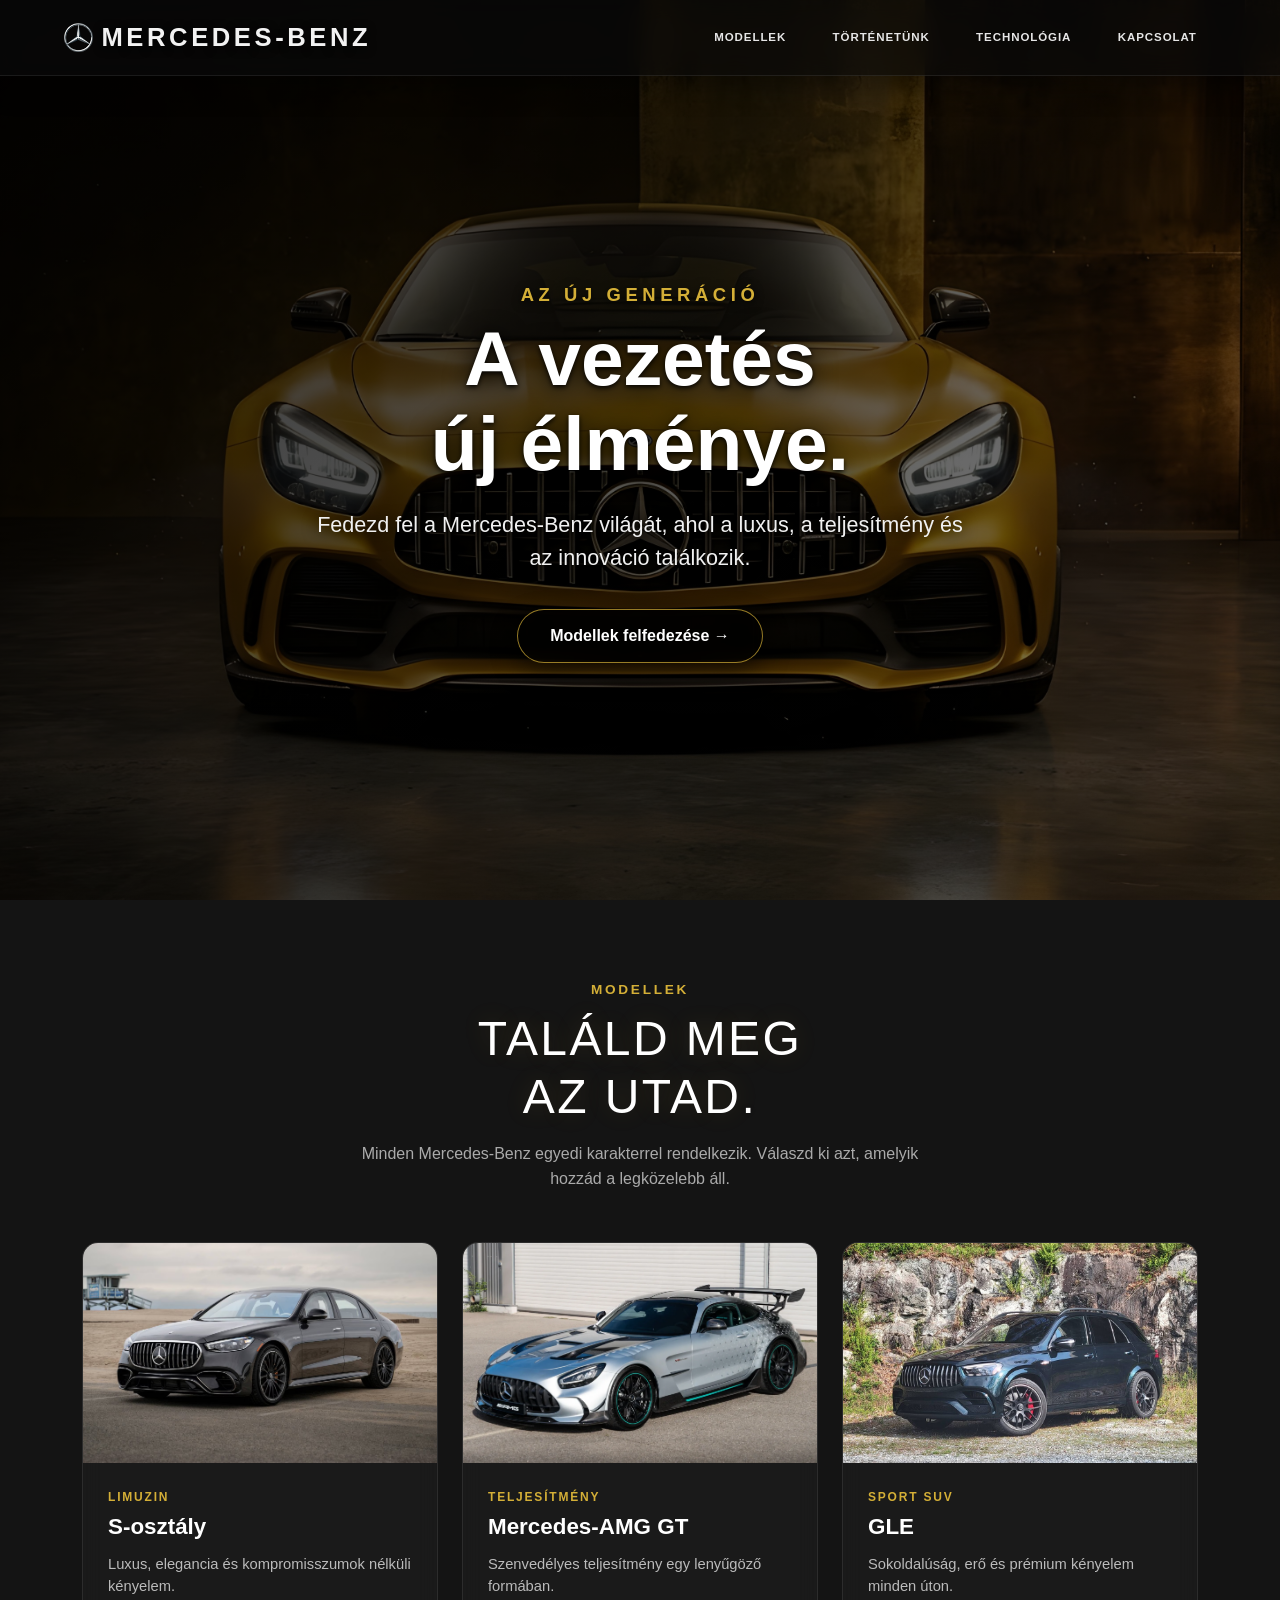
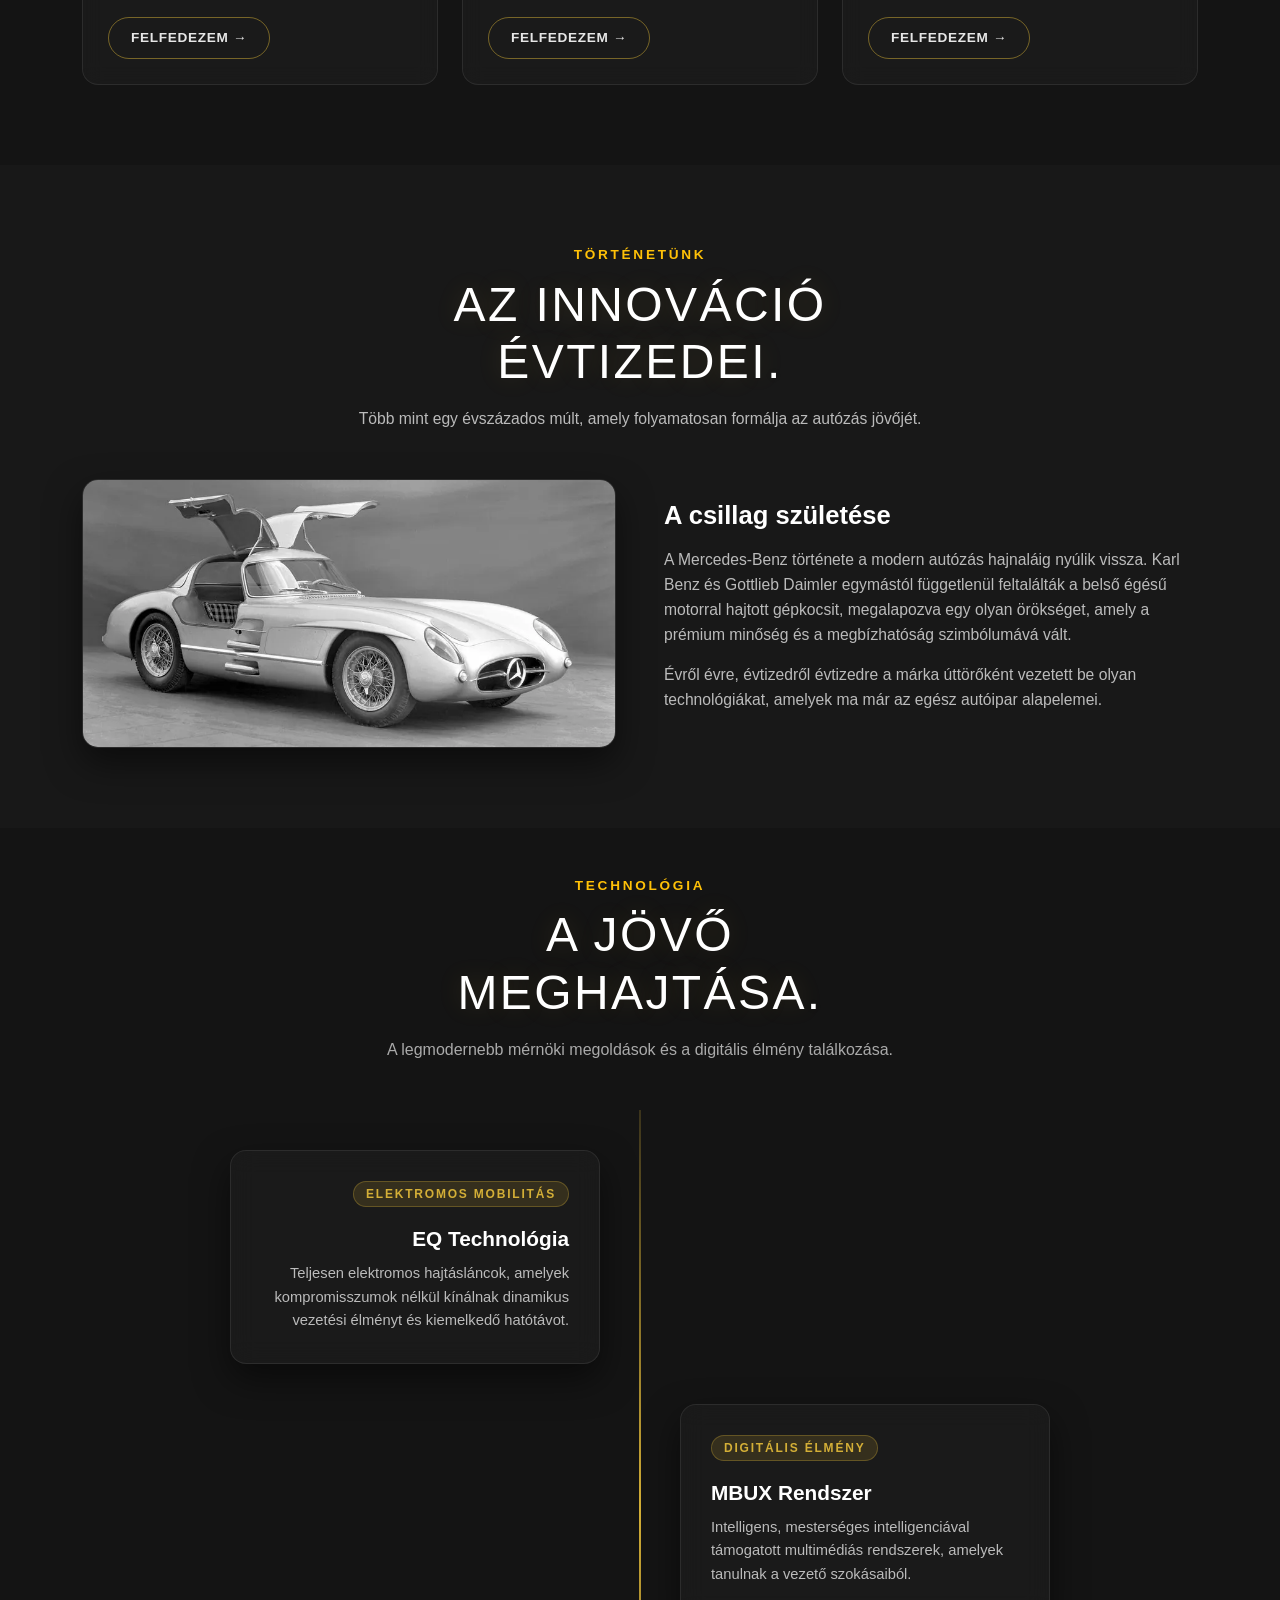
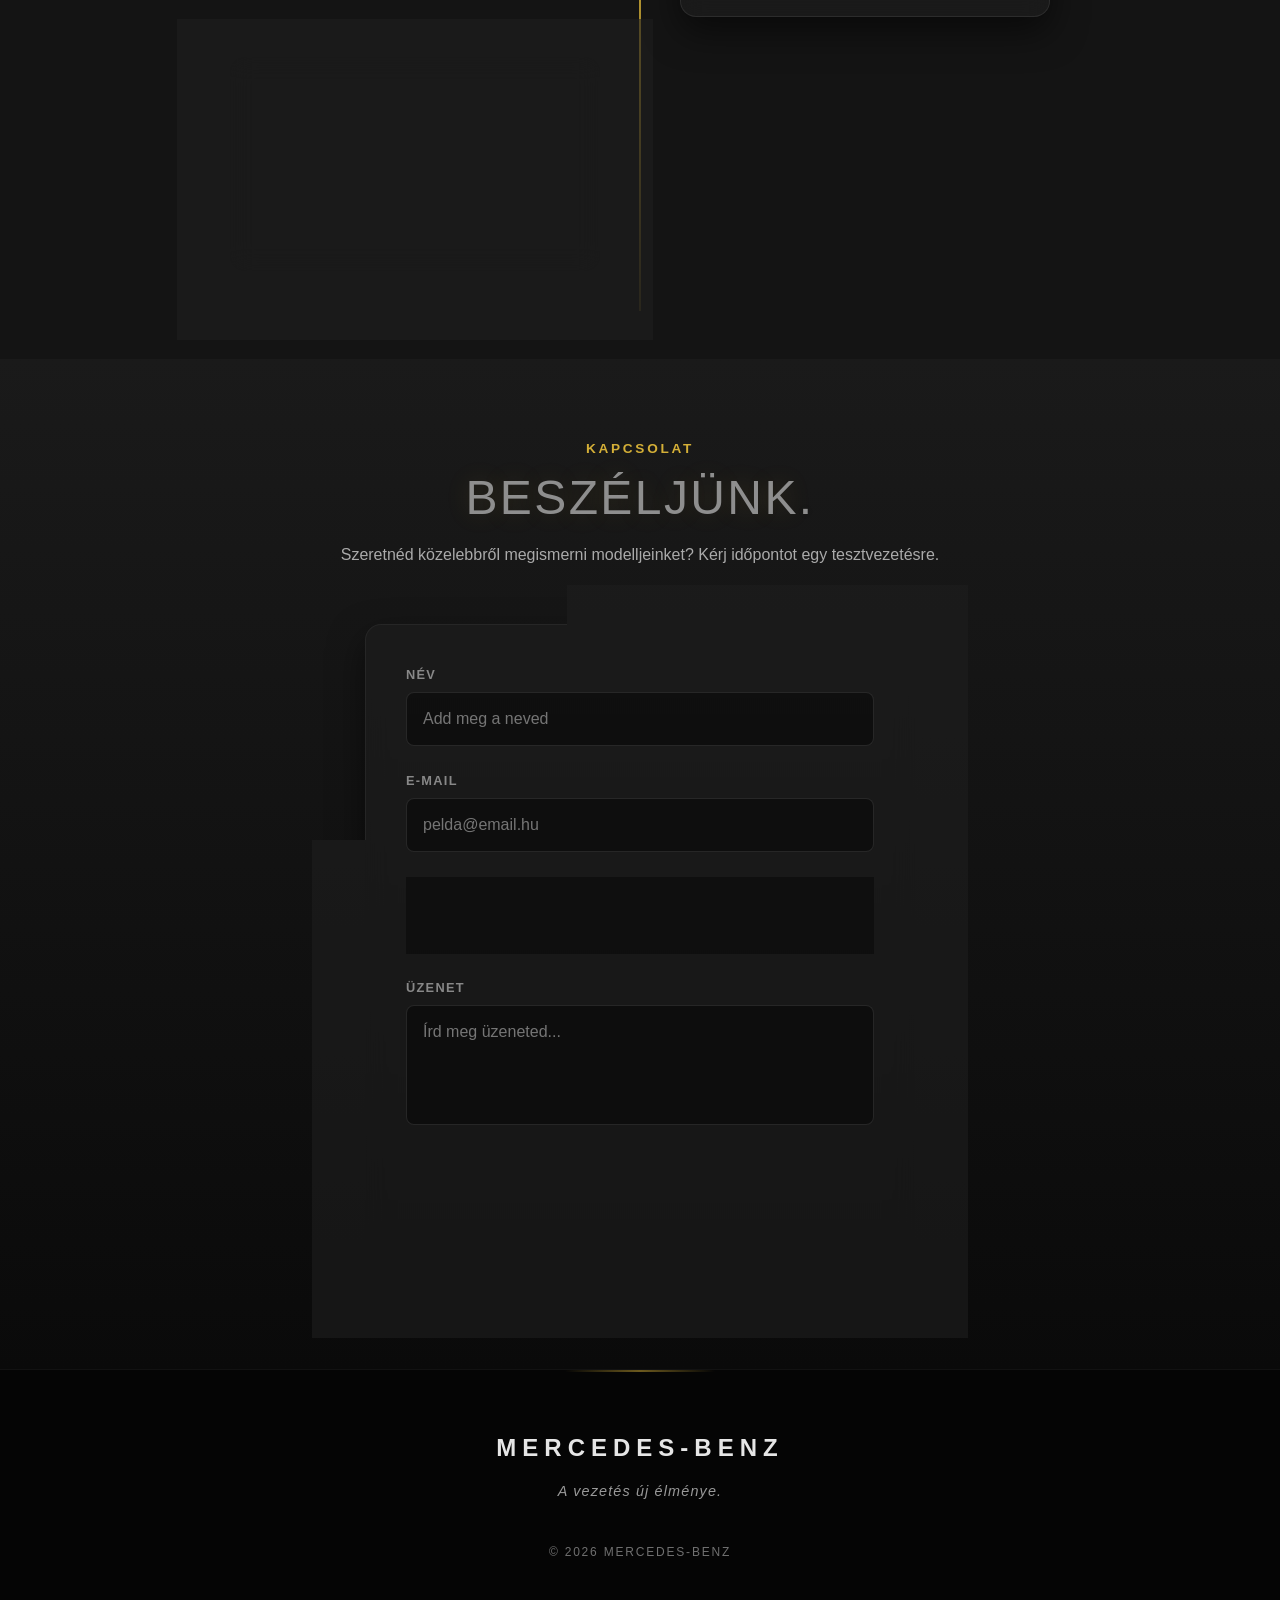
==== commit 3f25f3a2: "index_cim" ====
--- a/index.html
+++ b/index.html
@@ -14,10 +14,12 @@
 <body id="index">
     <header class="top">
         <nav>
-            <div class="cim">
-                <img src="images/Mercedes-Benz-Logo-Background-PNG.png" alt="Mercedes-Benz logó">
-                <strong> MERCEDES-BENZ</strong>
-            </div>
+            <a class="link_semmi" href="index.html">
+                <div class="cim">
+                    <img src="images/Mercedes-Benz-Logo-Background-PNG.png" alt="Mercedes-Benz logó">
+                    <strong> MERCEDES-BENZ</strong>
+                </div>
+            </a>
             <input type="checkbox" id="menu-toggle" class="menu-checkbox">
             <label for="menu-toggle" class="hamburger">
                 <span></span>
--- a/style.css
+++ b/style.css
@@ -142,7 +142,7 @@
         text-align: center;
         padding: 2rem 5vw 4rem;
     }
-    
+
 
     .bevezeto h1 {
         font-size: clamp(2.8rem, 6vw, 4.8rem);
@@ -153,7 +153,7 @@
         text-shadow: 0 4px 25px rgba(0, 0, 0, 0.9), 0 2px 5px rgba(0, 0, 0, 0.9);
         opacity: 0;
         animation: slideInFromBottom 0.8s ease forwards;
-        animation-delay: 0.4s; /* Egymás után úsznak be */
+        animation-delay: 0.4s;
     }
 
     .bevezeto .alcim {
@@ -163,9 +163,9 @@
         margin: 0;
         font-weight: 700;
         text-shadow: 0 2px 10px rgba(0, 0, 0, 0.9);
-        opacity: 0; /* Kezdetben rejtve vannak, hogy ne villanjanak fel */
+        opacity: 0;
         animation: slideInFromBottom 0.8s ease forwards;
-        animation-delay: 0.2s; /* Kicsit később indul */
+        animation-delay: 0.2s;
     }
 
     .bevezeto .leiras {
@@ -702,6 +702,15 @@
         color: #ccc;
     }
 
+    header nav {
+        position: relative;
+        z-index: 1000;
+    }
+
+    .link_semmi {
+        text-decoration: none;
+    }
+
 
     @media (min-width: 769px) {
         .navbar a::after {
@@ -730,11 +739,6 @@
             transform: scaleX(1);
         }
 
-    }
-
-    header nav {
-        position: relative;
-        z-index: 1000;
     }
 
     @media (max-width: 768px) {
@@ -837,11 +841,12 @@
 @keyframes slideInFromBottom {
     0% {
         opacity: 0;
-        transform: translateY(40px); /* Alulról indul */
-    }
+        transform: translateY(40px);
+    }
+
     100% {
         opacity: 1;
-        transform: translateY(0); /* A eredeti helyére érkezik */
+        transform: translateY(0);
     }
 }
 
@@ -890,6 +895,20 @@
         stroke-dashoffset: calc(264 - (264 * var(--percent)) / 100);
     }
 }
+
+
+@keyframes fadeInUp {
+    from {
+        opacity: 0;
+        transform: translateY(40px);
+    }
+
+    to {
+        opacity: 1;
+        transform: translateY(0);
+    }
+}
+
 
 #s_class {
 
@@ -1046,6 +1065,18 @@
         padding: 2rem 5vw 4rem;
     }
 
+    .bevezeto .alcim {
+        font-size: clamp(0.85rem, 1.5vw, 1.15rem);
+        letter-spacing: 0.25em;
+        color: #e2e8f0;
+        margin: 0;
+        font-weight: 700;
+        text-shadow: 0 2px 10px rgba(0, 0, 0, 0.9);
+        text-transform: uppercase;
+
+        animation: fadeInUp 0.8s cubic-bezier(0.16, 1, 0.3, 1) 0.1s both;
+    }
+
     .bevezeto h1 {
         font-size: clamp(2.8rem, 6vw, 4.8rem);
         font-weight: 800;
@@ -1053,16 +1084,8 @@
         margin: 0.5rem 0 1.5rem;
         color: #ffffff;
         text-shadow: 0 4px 25px rgba(0, 0, 0, 0.9), 0 2px 5px rgba(0, 0, 0, 0.9);
-    }
-
-    .bevezeto .alcim {
-        font-size: clamp(0.85rem, 1.5vw, 1.15rem);
-        letter-spacing: 0.25em;
-        color: #e2e8f0;
-        margin: 0;
-        font-weight: 700;
-        text-shadow: 0 2px 10px rgba(0, 0, 0, 0.9);
-        text-transform: uppercase;
+
+        animation: fadeInUp 0.8s cubic-bezier(0.16, 1, 0.3, 1) 0.3s both;
     }
 
     .bevezeto .leiras {
@@ -1071,6 +1094,8 @@
         margin-bottom: 2.2rem;
         color: #f0f0f0;
         text-shadow: 0 3px 15px rgba(0, 0, 0, 0.9);
+
+        animation: fadeInUp 0.8s cubic-bezier(0.16, 1, 0.3, 1) 0.5s both;
     }
 
     .bevezeto a {
@@ -1085,6 +1110,8 @@
         border: 1px solid rgba(226, 232, 240, 0.6);
         backdrop-filter: blur(8px);
         box-shadow: 0 10px 25px rgba(0, 0, 0, 0.5);
+
+        animation: fadeInUp 0.8s cubic-bezier(0.16, 1, 0.3, 1) 0.7s both;
     }
 
     .bevezeto a:hover {
@@ -1849,6 +1876,20 @@
         padding: 2rem 5vw 4rem;
     }
 
+    .bevezeto .badge {
+        background: rgba(31, 151, 137, 0.15);
+        color: rgb(24, 146, 132);
+        border: 1px solid rgba(24, 146, 132, 0.3);
+        padding: 6px 18px;
+        border-radius: 999px;
+        font-size: 0.75rem;
+        font-weight: 700;
+        letter-spacing: 0.2em;
+        margin-bottom: 1.5rem;
+
+        animation: fadeInUp 0.8s cubic-bezier(0.16, 1, 0.3, 1) 0.5s both;
+    }
+
     .bevezeto h1 {
         font-size: clamp(2.8rem, 6vw, 4.8rem);
         font-weight: 800;
@@ -1856,6 +1897,9 @@
         margin: 0.5rem 0 1.5rem;
         color: #ffffff;
         text-shadow: 0 4px 25px rgba(0, 0, 0, 0.9), 0 2px 5px rgba(0, 0, 0, 0.9);
+        opacity: 0;
+        animation: slideInFromBottom 0.8s ease forwards;
+        animation-delay: 0.4s;
     }
 
     .bevezeto .alcim {
@@ -1866,6 +1910,9 @@
         font-weight: 700;
         text-shadow: 0 2px 10px rgba(0, 0, 0, 0.9);
         text-transform: uppercase;
+        opacity: 0;
+        animation: slideInFromBottom 0.8s ease forwards;
+        animation-delay: 0.2s;
     }
 
     .bevezeto .leiras {
@@ -1874,6 +1921,9 @@
         margin-bottom: 2.2rem;
         color: #f0f0f0;
         text-shadow: 0 3px 15px rgba(0, 0, 0, 0.9);
+        opacity: 0;
+        animation: slideInFromBottom 0.8s ease forwards;
+        animation-delay: 0.6s;
     }
 
     .bevezeto a {
@@ -1888,6 +1938,9 @@
         border: 1px solid rgba(20, 93, 84, 0.7);
         backdrop-filter: blur(8px);
         box-shadow: 0 10px 25px rgba(0, 0, 0, 0.5);
+        opacity: 0;
+        animation: slideInFromBottom 0.8s ease forwards;
+        animation-delay: 0.8s;
     }
 
     .bevezeto a:hover {
@@ -2449,16 +2502,19 @@
         background: url('images/gle-hatter.jpg') center/cover no-repeat;
         display: flex;
         flex-direction: column;
+        overflow: hidden;
     }
 
     .hero-header::before {
         content: '';
         position: absolute;
         inset: 0;
-        background: linear-gradient(180deg,
-                rgba(11, 15, 20, 0.85) 0%,
-                rgba(11, 15, 20, 0.4) 50%,
-                rgba(11, 15, 20, 0.95) 100%);
+        background: linear-gradient(135deg,
+                rgba(0, 0, 0, 0.7) 0%,
+                rgba(0, 0, 0, 0.2) 50%,
+                rgba(0, 0, 0, 0.9) 100%);
+        background-size: 200% 200%;
+        animation: gradientShift 8s ease infinite alternate;
         z-index: 1;
     }
 
@@ -2578,6 +2634,8 @@
         font-weight: 700;
         letter-spacing: 0.2em;
         margin-bottom: 1.5rem;
+
+        animation: fadeInUp 0.8s cubic-bezier(0.16, 1, 0.3, 1) 0.5s both;
     }
 
     .hero-content h1 {
@@ -2587,6 +2645,8 @@
         margin: 0.5rem 0 1.5rem;
         color: #ffffff;
         text-shadow: 0 4px 25px rgba(0, 0, 0, 0.9), 0 2px 5px rgba(0, 0, 0, 0.9);
+        animation: fadeInUp 0.8s cubic-bezier(0.16, 1, 0.3, 1) 0.5s both;
+        animation-delay: 0.2s;
     }
 
     .tagline {
@@ -2595,6 +2655,8 @@
         margin-bottom: 2.2rem;
         color: #f0f0f0;
         text-shadow: 0 3px 15px rgba(0, 0, 0, 0.9);
+        animation: fadeInUp 0.8s cubic-bezier(0.16, 1, 0.3, 1) 0.5s both;
+        animation-delay: 0.4s;
     }
 
     .hero-quick-stats {
@@ -2607,11 +2669,15 @@
         border-radius: 16px;
         backdrop-filter: blur(12px);
         margin-bottom: 2.5rem;
+        animation: fadeInUp 0.8s cubic-bezier(0.16, 1, 0.3, 1) 0.5s both;
+        animation-delay: 0.6s;
     }
 
     .q-stat {
         display: flex;
         flex-direction: column;
+        animation: fadeInUp 0.8s cubic-bezier(0.16, 1, 0.3, 1) 0.5s both;
+        animation-delay: 0.8s;
     }
 
     .q-stat strong {
@@ -2644,6 +2710,8 @@
         border: 1px solid rgba(37, 99, 235, 0.7);
         backdrop-filter: blur(8px);
         box-shadow: 0 10px 25px rgba(0, 0, 0, 0.5);
+        animation: fadeInUp 0.8s cubic-bezier(0.16, 1, 0.3, 1) 0.5s both;
+        animation-delay: 1s;
     }
 
     .cta-button:hover {
